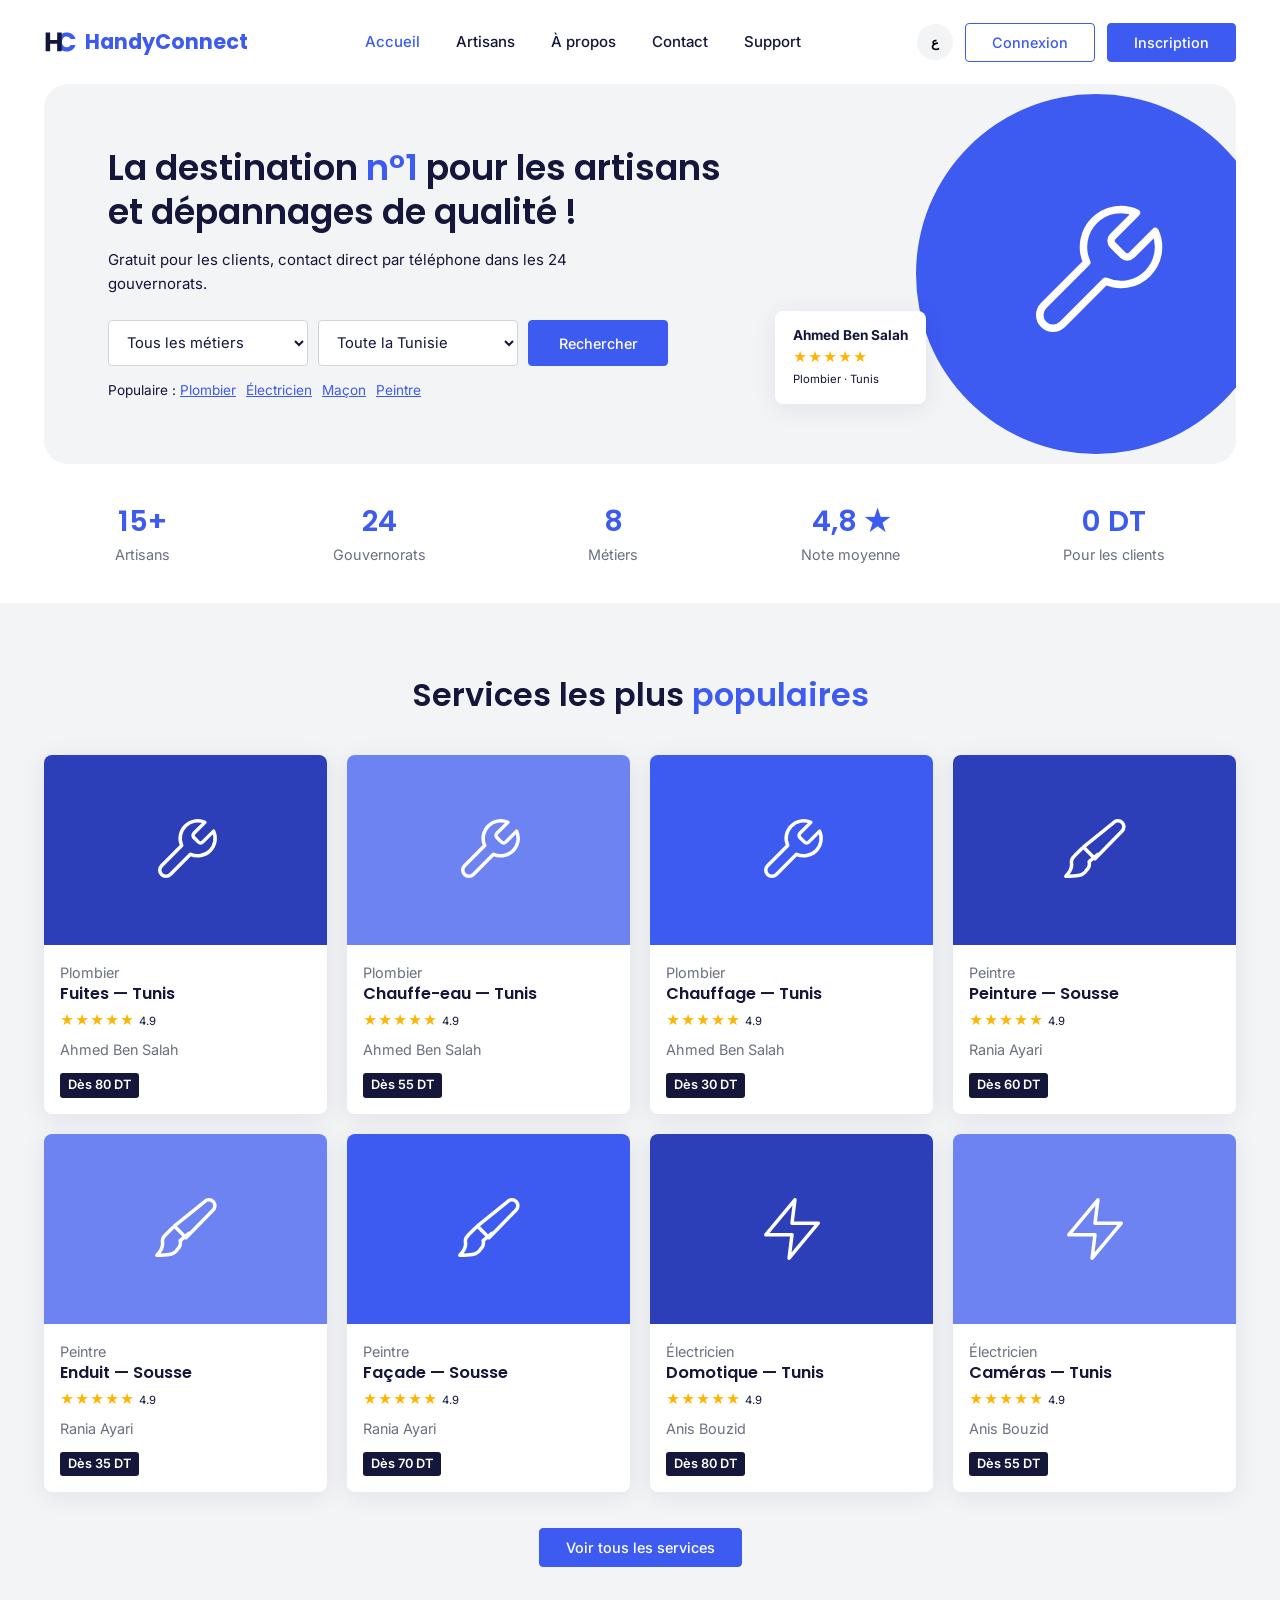
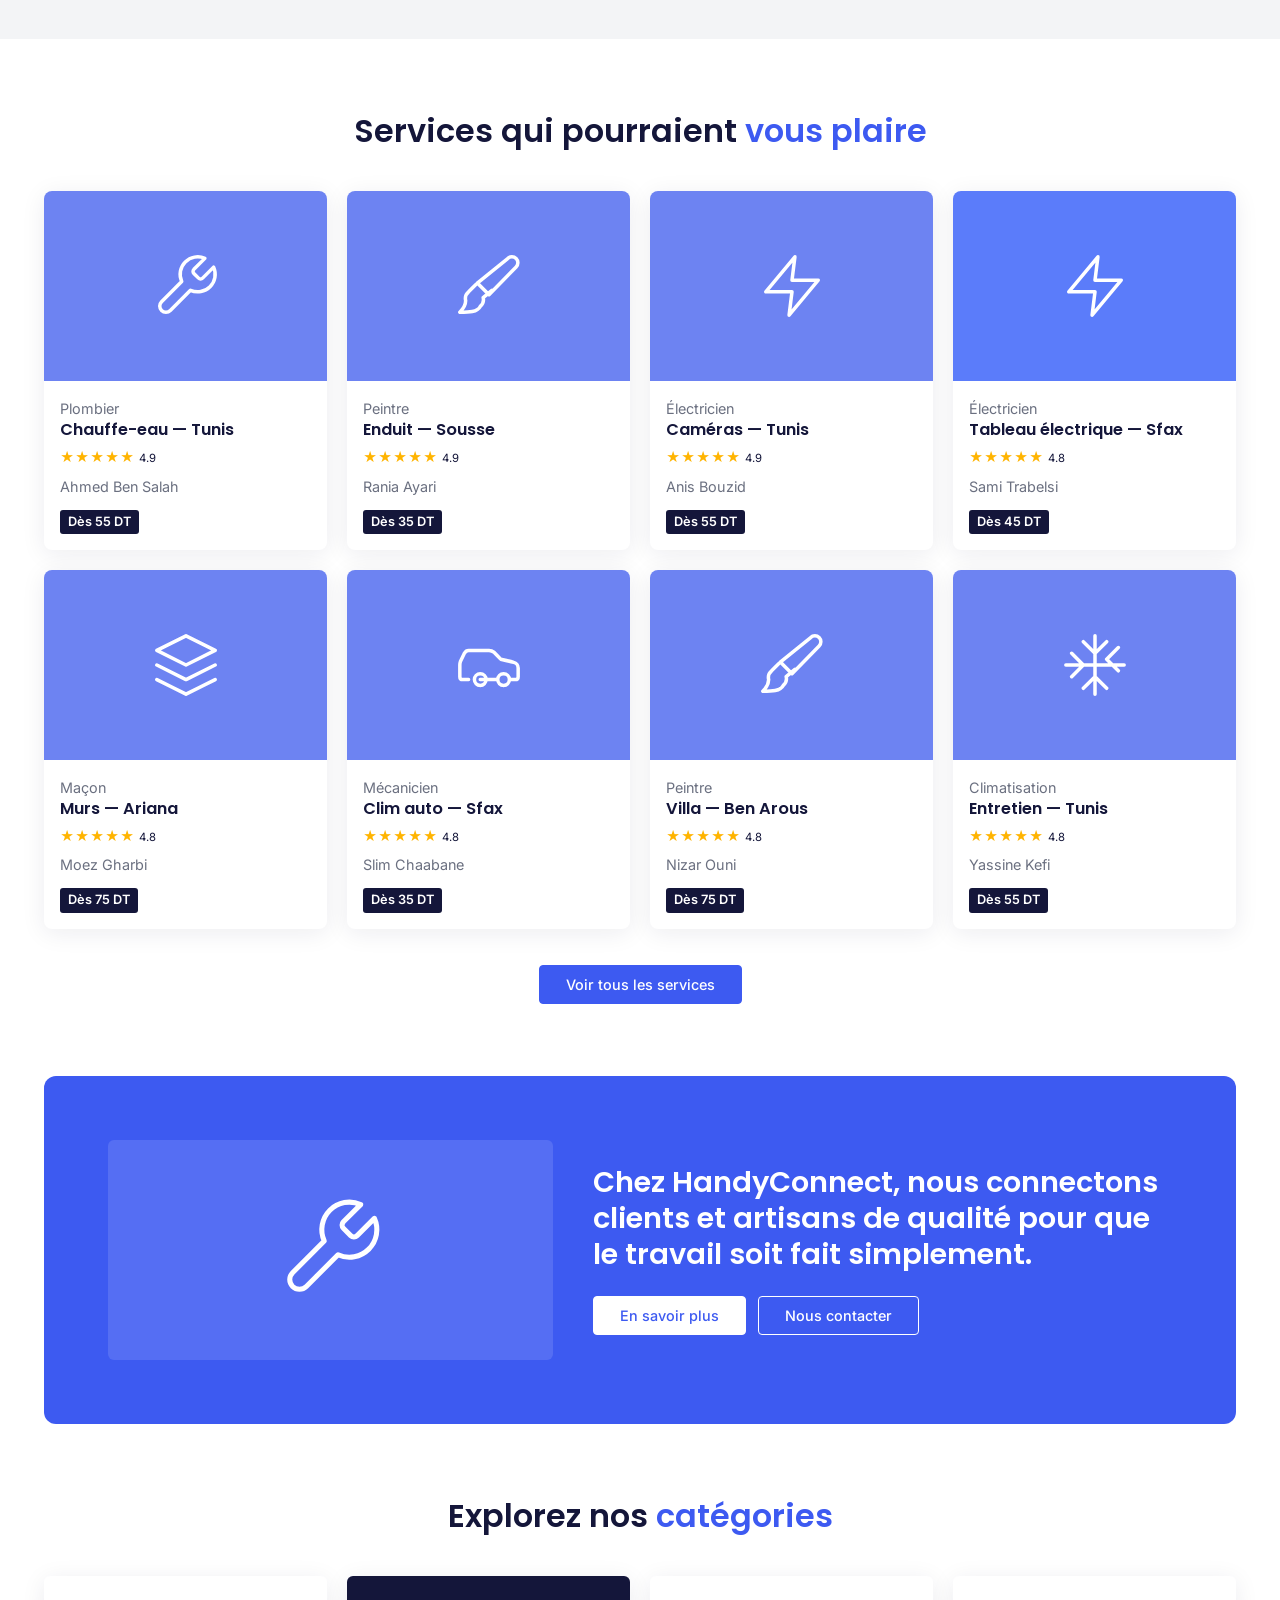
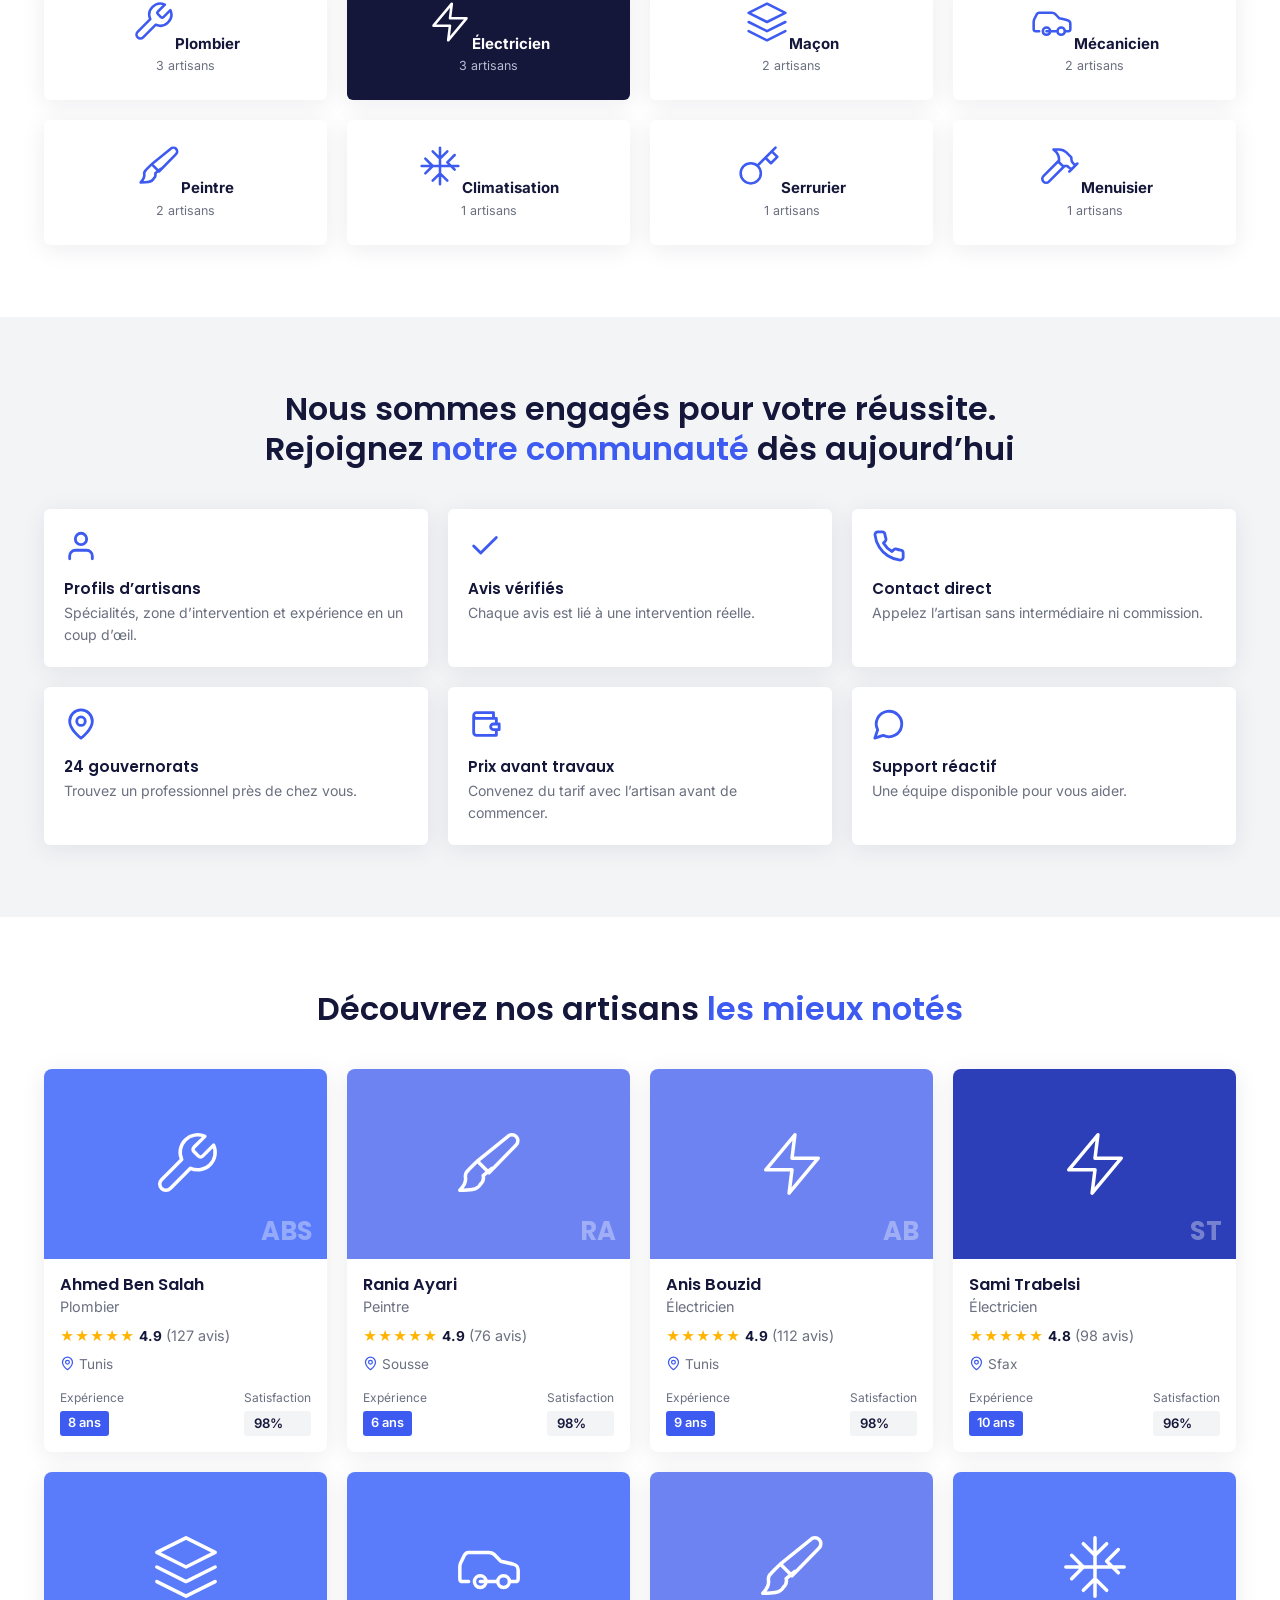
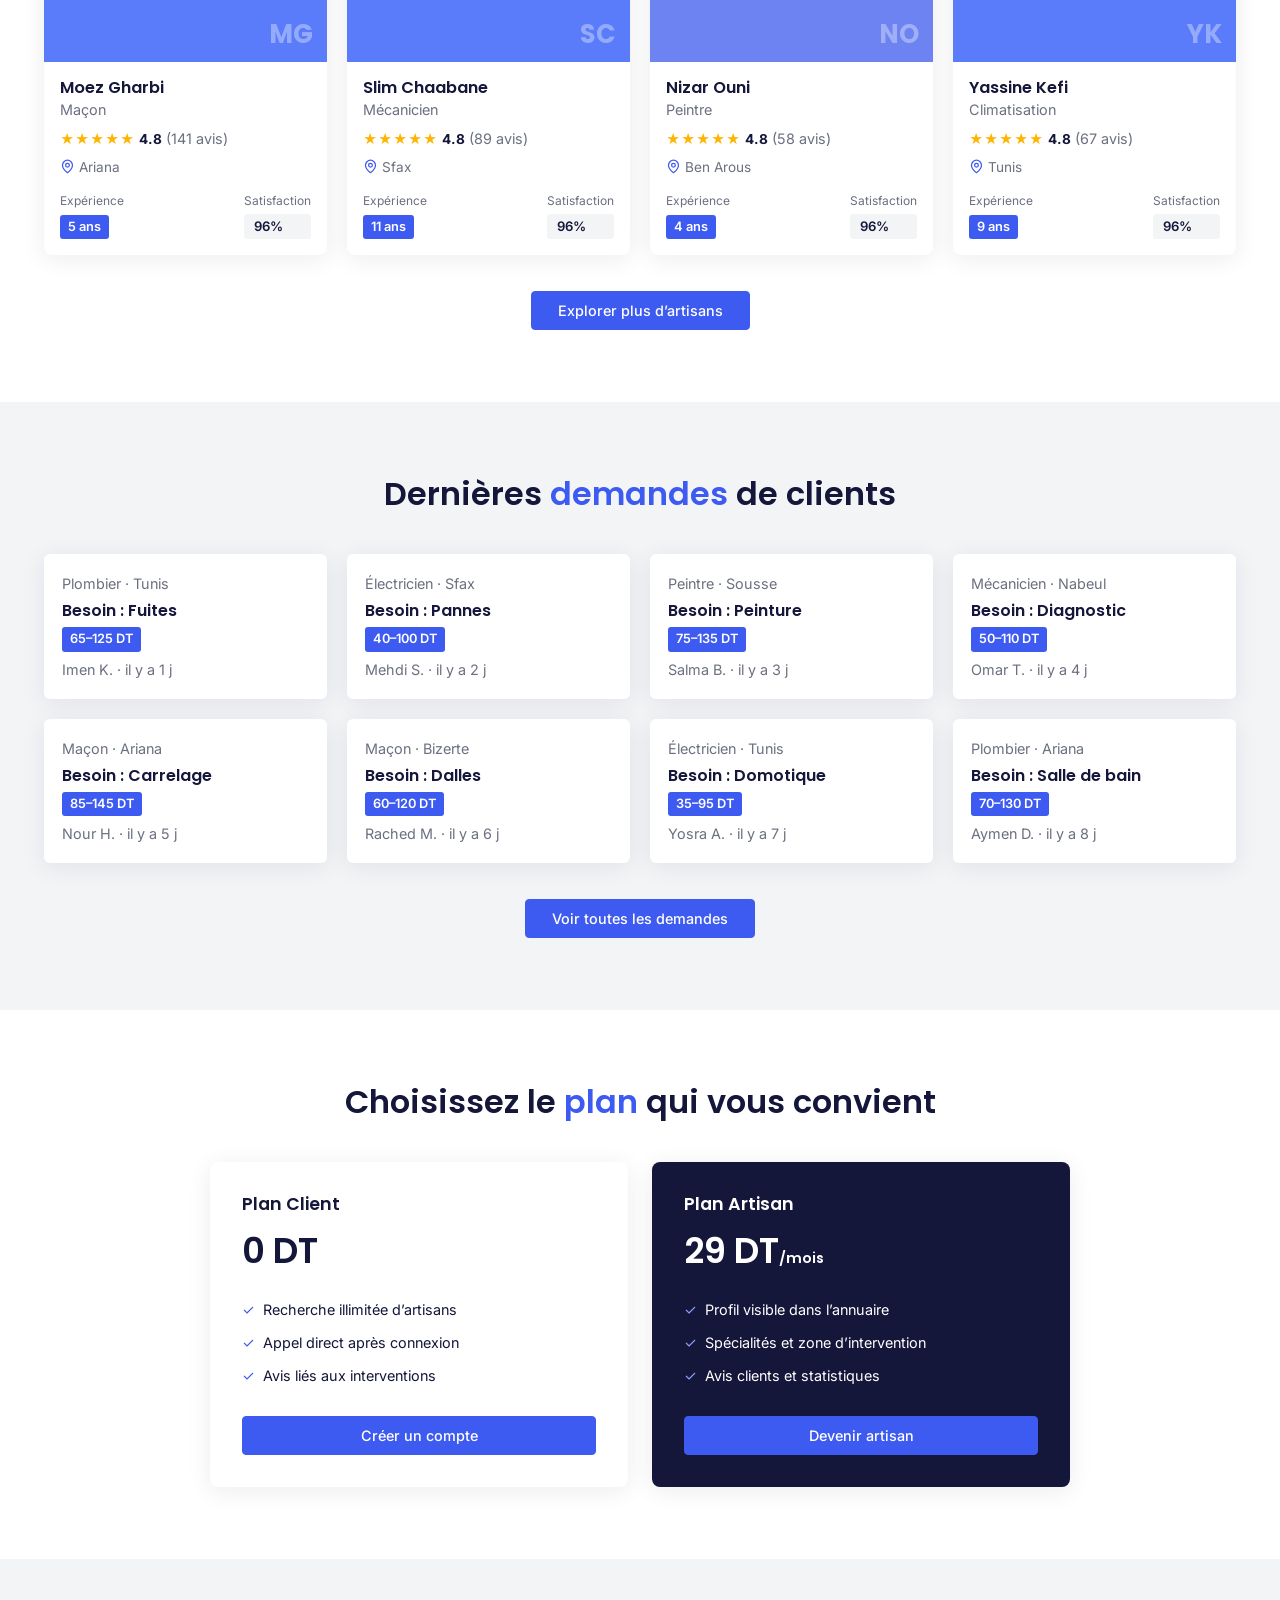
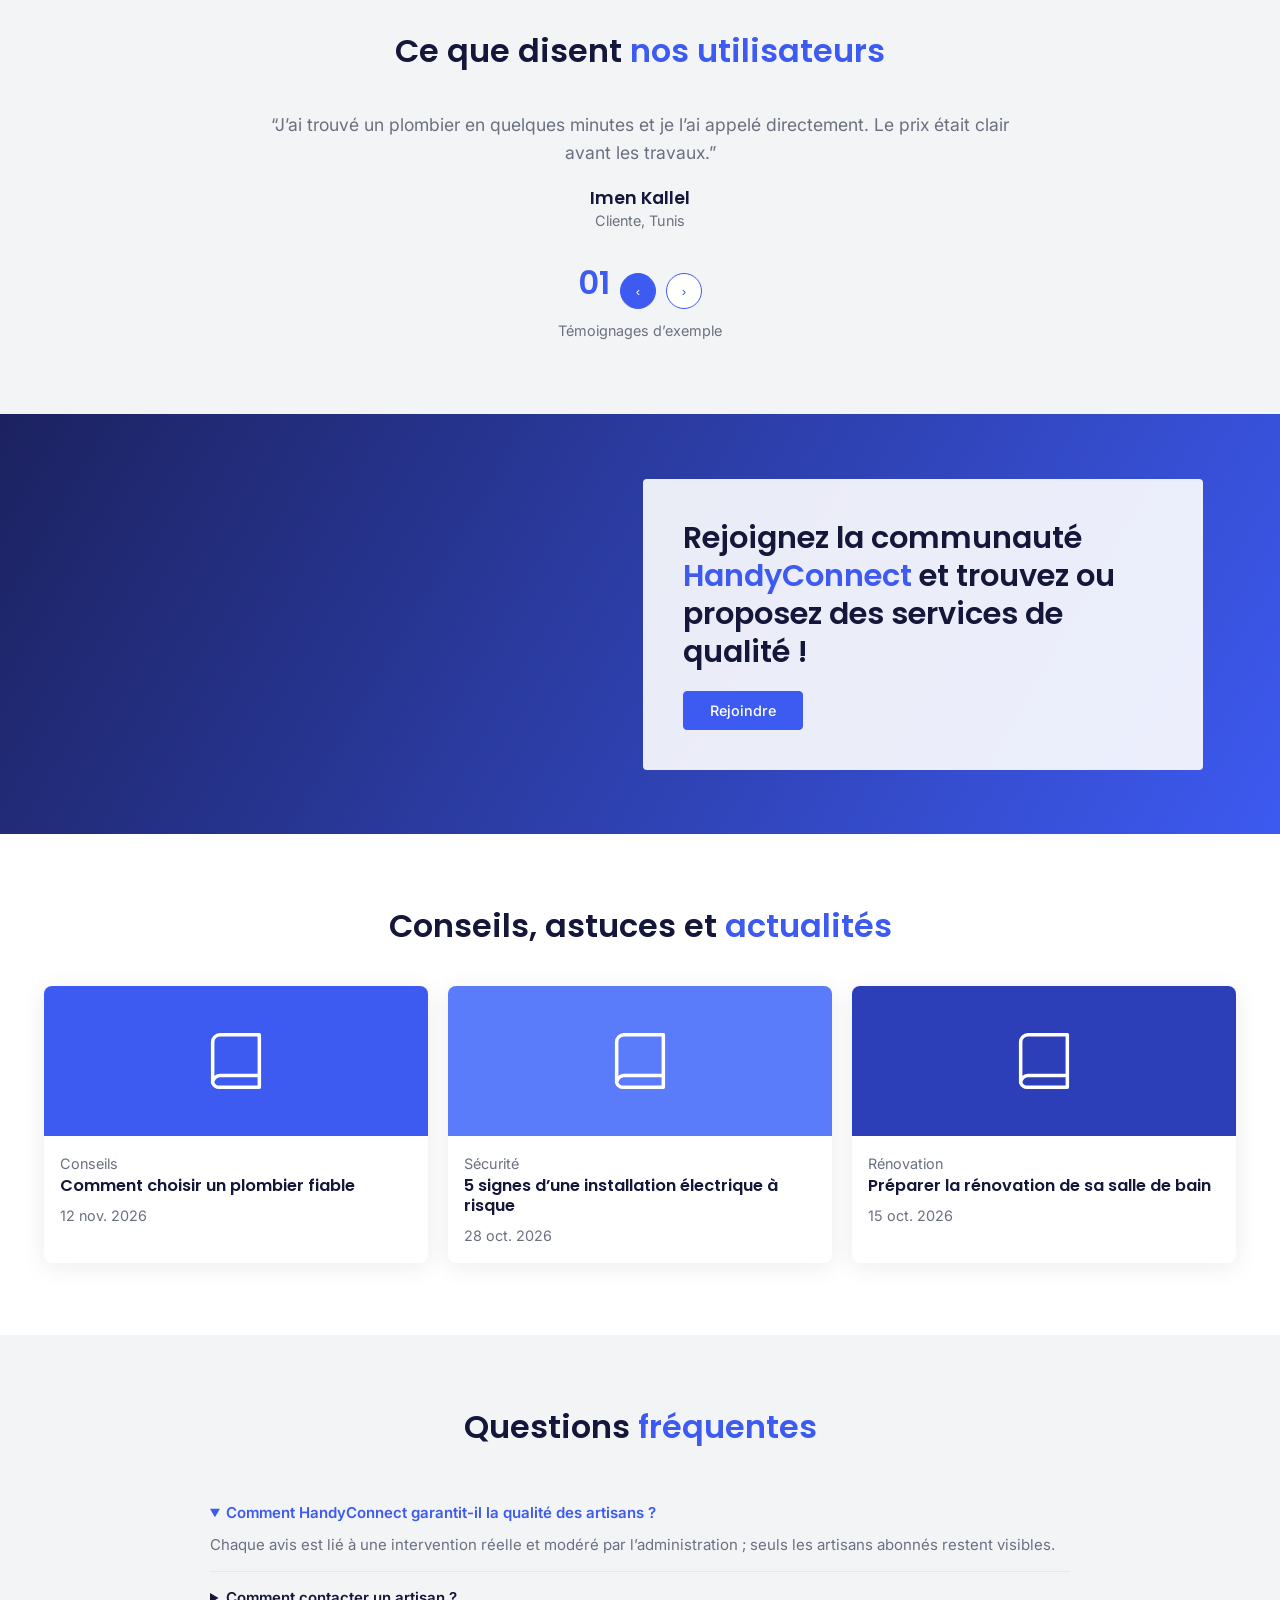
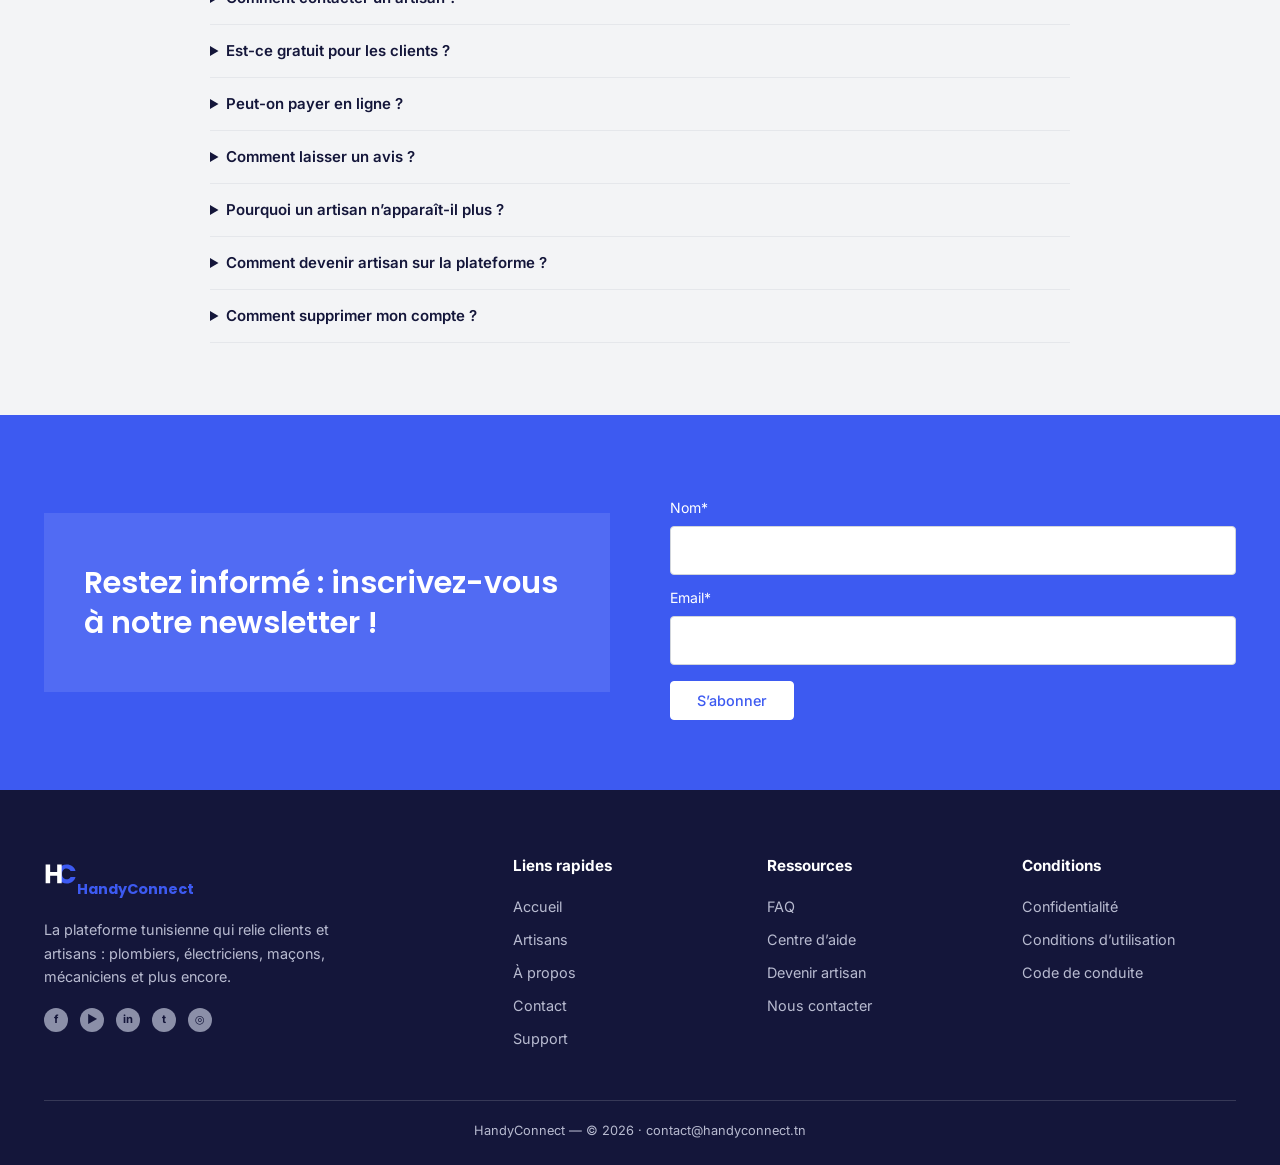
==== index.html @ 137a17ba "v0" ====
<!DOCTYPE html><html lang="fr"><head><meta charset="UTF-8"><meta name="viewport" content="width=device-width,initial-scale=1"><title>Accueil — HandyConnect</title><meta name="theme-color" content="#3D5AF1"><link href="https://fonts.googleapis.com/css2?family=Cairo:wght@400;700&family=Inter:wght@400;500;600&family=Poppins:wght@500;600;700&display=swap" rel="stylesheet"><link rel="icon" href="img/logo.svg"><link rel="stylesheet" href="style.css"></head><body><div id="hd"></div>
<main class="w"><div class="hc"><div><h1 data-ar="الوجهة <span>الأولى</span> للحرفيين والخدمات الجيدة في تونس!">La destination <span>n°1</span> pour les artisans et dépannages de qualité !</h1><p data-ar="مجاني للحرفاء، اتصال هاتفي مباشر.">Gratuit pour les clients, contact direct par téléphone dans les 24 gouvernorats.</p><form class="srch" id="hf"><select class="jm"></select><select class="jv"></select><button class="bf" data-ar="بحث">Rechercher</button></form><p class="pop">Populaire : <a href="artisans.html?m=Plombier">Plombier</a><a href="artisans.html?m=Électricien">Électricien</a><a href="artisans.html?m=Maçon">Maçon</a><a href="artisans.html?m=Peintre">Peintre</a></p></div><div class="hv"><div class="cr"><span data-ic="wrench"></span></div><div class="fc"><b>Ahmed Ben Salah</b><br><span class="sr">★★★★★</span><br><small>Plombier · Tunis</small></div></div></div>
<div class="stt"><div><b>15+</b><span>Artisans</span></div><div><b>24</b><span>Gouvernorats</span></div><div><b>8</b><span>Métiers</span></div><div><b>4,8 ★</b><span>Note moyenne</span></div><div><b>0 DT</b><span>Pour les clients</span></div></div></main>
<section class="sec bg"><div class="w"><h2 class="st" data-ar="الخدمات <span>الأكثر طلبا</span>">Services les plus <span>populaires</span></h2><div class="g4" id="pop"></div><p class="c"><a class="bf" href="artisans.html" data-ar="عرض الكل">Voir tous les services</a></p></div></section>
<section class="sec"><div class="w"><h2 class="st" data-ar="خدمات <span>قد تعجبك</span>">Services qui pourraient <span>vous plaire</span></h2><div class="g4" id="lik"></div><p class="c"><a class="bf" href="artisans.html">Voir tous les services</a></p></div></section>
<section class="w"><div class="bb"><div class="vi"><span data-ic="wrench"></span></div><div><h2 data-ar="في HandyConnect نربطك بأفضل الحرفيين ليسهل إنجاز عملك.">Chez HandyConnect, nous connectons clients et artisans de qualité pour que le travail soit fait simplement.</h2><div class="bt"><a class="bf" href="about.html">En savoir plus</a><a class="bo" href="contact.html">Nous contacter</a></div></div></div></section>
<section class="sec"><div class="w"><h2 class="st" data-ar="استكشف <span>فئات خدماتنا</span>">Explorez nos <span>catégories</span></h2><div class="g4" id="tl"></div></div></section>
<section class="sec bg"><div class="w"><h2 class="st" style="max-width:760px;margin:0 auto 40px" data-ar="نحن ملتزمون بنجاحك. انضم إلى <span>مجتمعنا</span> اليوم">Nous sommes engagés pour votre réussite. Rejoignez <span>notre communauté</span> dès aujourd’hui</h2><div class="g3 ft6" id="f6"></div></div></section>
<section class="sec"><div class="w"><h2 class="st" data-ar="اكتشف <span>نجوم</span> الحرفيين">Découvrez nos artisans <span>les mieux notés</span></h2><div class="g4" id="rs"></div><p class="c"><a class="bf" href="artisans.html">Explorer plus d’artisans</a></p></div></section>
<section class="sec bg"><div class="w"><h2 class="st" data-ar="أحدث <span>الطلبات</span>">Dernières <span>demandes</span> de clients</h2><div class="g4" id="pj"></div><p class="c"><a class="bf" href="signup.html?r=a">Voir toutes les demandes</a></p></div></section>
<section class="sec"><div class="w"><h2 class="st" data-ar="اختر <span>الخطة</span> المناسبة">Choisissez le <span>plan</span> qui vous convient</h2><div class="pl"><div class="plan"><h3>Plan Client</h3><span class="pr">0 DT</span><ul><li>Recherche illimitée d’artisans</li><li>Appel direct après connexion</li><li>Avis liés aux interventions</li></ul><a class="bf" href="signup.html">Créer un compte</a></div><div class="plan k"><h3>Plan Artisan</h3><span class="pr">29 DT<small style="font-size:.9rem">/mois</small></span><ul><li>Profil visible dans l’annuaire</li><li>Spécialités et zone d’intervention</li><li>Avis clients et statistiques</li></ul><a class="bf" href="signup.html?r=a">Devenir artisan</a></div></div></div></section>
<section class="sec bg"><div class="w"><h2 class="st" data-ar="ماذا يقول <span>مستخدمونا</span>">Ce que disent <span>nos utilisateurs</span></h2><div class="tt" id="tt"></div><div class="tn"><b id="tc">01</b><span class="ar2"><button onclick="tn(-1)" aria-label="Précédent">‹</button><button onclick="tn(1)" aria-label="Suivant">›</button></span></div><p class="mu c" style="margin-top:10px">Témoignages d’exemple</p></div></section>
<section class="bn" data-cta></section>
<section class="sec"><div class="w"><h2 class="st" data-ar="نصائح <span>ومقالات</span>">Conseils, astuces et <span>actualités</span></h2><div class="g3" id="bl"></div></div></section>
<section class="sec bg"><div class="w"><h2 class="st" data-ar="الأسئلة <span>الشائعة</span>">Questions <span>fréquentes</span></h2><div class="faq" id="fq" style="max-width:860px;margin:auto"></div></div></section>
<section class="nl" data-nl></section><div id="ft"></div><script src="app.js"></script></body></html>
---- style.css ----
:root{--b:#3D5AF1;--d:#14163A;--g:#F3F4F6;--m:#6B7080;--l:#E5E7EB;--sh:0 4px 24px rgba(20,22,58,.08)}
*{margin:0;padding:0;box-sizing:border-box}html{scroll-behavior:smooth}
body{font:15px/1.6 Inter,system-ui,sans-serif;color:var(--d);background:#fff}
h1,h2,h3,.logo{font-family:Poppins,sans-serif;line-height:1.25;font-weight:600}
[dir=rtl] body,[dir=rtl] h1,[dir=rtl] h2,[dir=rtl] h3,[dir=rtl] .logo{font-family:Cairo,sans-serif}
a{color:inherit;text-decoration:none}.i{width:1.1em;height:1.1em;vertical-align:-.17em;flex-shrink:0}
.w{max-width:1240px;margin:auto;padding:0 24px}h1 span,h2 span{color:var(--b)}.c{text-align:center;margin-top:36px}
.nv{background:#fff;position:sticky;top:0;z-index:20}.ni{height:84px;display:flex;align-items:center;justify-content:space-between;gap:24px}
.logo{display:flex;align-items:center;gap:8px;font-size:1.3rem;font-weight:700;color:var(--b)}
.lm{width:34px;height:34px;border-radius:50%;background:var(--g);display:grid;place-items:center;font-size:1rem}
.nv nav{display:flex;gap:36px;font-weight:500}.nv nav a.on,.nv nav a:hover{color:var(--b)}
.nr{display:flex;gap:12px;align-items:center}
.bf,.bo{display:inline-flex;align-items:center;justify-content:center;gap:8px;padding:10px 26px;border-radius:4px;font:500 .9rem Inter,sans-serif;cursor:pointer;border:1px solid var(--b)}
.bf{background:var(--b);color:#fff}.bo{background:#fff;color:var(--b)}.bf:hover{filter:brightness(.92)}
.lgb{width:36px;height:36px;border:0;background:var(--g);border-radius:50%;cursor:pointer;font-weight:700}
.hc{background:var(--g);border-radius:24px;display:grid;grid-template-columns:1.2fr 1fr;align-items:center;min-height:300px;overflow:hidden;padding:40px 0 40px 64px}
.hc h1{font-size:2.2rem;margin-bottom:14px}.hc p{max-width:480px}
.hv{position:relative;height:300px}.cr{position:absolute;right:-40px;top:-30px;width:360px;height:360px;border-radius:50%;background:var(--b);display:grid;place-items:center;color:#fff}
.cr .i{width:150px;height:150px;stroke-width:1.2}
.fc{position:absolute;left:10%;bottom:20px;background:#fff;border-radius:8px;padding:14px 18px;box-shadow:var(--sh);font-size:.85rem;z-index:2}
.sr{color:#FFB400;letter-spacing:1px}.sr i{color:#D1D5DB;font-style:normal}
input,select,textarea{font:inherit;font-size:.92rem;padding:12px 14px;border:1px solid #D1D5DB;border-radius:4px;background:#fff;color:var(--d);width:100%}
.srch{display:flex;gap:10px;margin-top:24px;flex-wrap:wrap;max-width:560px}.srch>*{flex:1;min-width:140px}.srch .bf{flex:0 0 auto}
.sec{padding:72px 0}.bg{background:var(--g)}.st{text-align:center;font-size:2rem;margin-bottom:40px}
.g4{display:grid;grid-template-columns:repeat(4,1fr);gap:20px}.g3{display:grid;grid-template-columns:repeat(3,1fr);gap:20px}
.cc{background:#fff;box-shadow:var(--sh);border-radius:6px;padding:28px 22px;text-align:center;cursor:pointer}
.cc .i{width:56px;height:56px;color:var(--b);stroke-width:1.3;margin-bottom:14px}.cc h3{font-size:1rem;margin-bottom:8px}.cc p{color:var(--m);font-size:.9rem}
.card{background:#fff;box-shadow:var(--sh);border-radius:8px;overflow:hidden;cursor:pointer;transition:.2s}.card:hover{transform:translateY(-4px)}
.av{height:190px;display:grid;place-items:center;position:relative;color:#fff}.av .i{width:70px;height:70px;stroke-width:1.2}
.av span{position:absolute;bottom:8px;right:14px;font:700 1.6rem Poppins;opacity:.35}
.c0{background:#3D5AF1}.c1{background:#5B7CFA}.c2{background:#2D3FB8}.c3{background:#6D83F2}
.cb{padding:16px}.cb h3{font-size:1.02rem}.mu{color:var(--m);font-size:.9rem}.rt{font-size:.85rem;margin:6px 0}.lc{font-size:.85rem;color:var(--m)}.lc .i{color:var(--b)}
.rr{display:flex;justify-content:space-between;align-items:flex-end;margin-top:12px;font-size:.75rem;color:var(--m)}.rr div{display:flex;flex-direction:column;gap:4px}
.tag{background:var(--b);color:#fff;padding:2px 8px;border-radius:3px;font-size:.8rem;font-weight:600;width:fit-content}.sat{background:var(--g);padding:2px 10px;border-radius:3px;color:var(--d);font-weight:600;font-size:.82rem}
.nm{width:34px;height:34px;background:var(--b);color:#fff;display:grid;place-items:center;font-weight:600;font-size:.85rem;border-radius:3px;flex-shrink:0}
.nc{display:flex;gap:16px;background:#fff;box-shadow:var(--sh);padding:20px;border-radius:6px;align-items:flex-start}.nc p{color:var(--m);font-size:.88rem}.nc h3{font-size:.95rem;margin-bottom:4px}
.bn{background:linear-gradient(120deg,#1c2260,#3D5AF1);min-height:420px;display:flex;align-items:center;justify-content:flex-end;padding:40px 6%}
.bn>div{background:rgba(255,255,255,.9);max-width:560px;padding:40px;border-radius:4px}.bn h2{font-size:1.9rem;margin-bottom:20px}
.nl{background:var(--b);color:#fff;padding:70px 0}.nli{display:grid;grid-template-columns:1fr 1fr;gap:60px;align-items:center}
.pn{background:rgba(255,255,255,.1);padding:50px 40px;font:600 1.9rem/1.3 Poppins,sans-serif}
.nl label,.fm label{display:block;margin:12px 0 6px;font-size:.88rem}.nl .bf{background:#fff;color:var(--b);margin-top:16px;border-color:#fff}
footer{background:var(--d);color:#B8BBD0;padding:64px 0 24px}.fg{display:grid;grid-template-columns:2fr 1fr 1fr 1fr;gap:40px}
.fg h4{color:#fff;margin-bottom:16px;font-size:.95rem}.fg a{display:block;margin-bottom:10px;font-size:.9rem}.fg a:hover{color:#fff}.fg p{margin:20px 0;max-width:340px;font-size:.9rem}
.fb{border-top:1px solid rgba(255,255,255,.15);margin-top:40px;padding-top:20px;text-align:center;font-size:.8rem}
.sc{display:flex;gap:12px}.sc span{width:24px;height:24px;border-radius:50%;background:#8b8fa8;color:var(--d);display:grid;place-items:center;font-size:.7rem;font-weight:700}
footer .lm{background:#fff;width:50px;height:50px}
.lay{display:grid;grid-template-columns:240px 1fr;gap:36px;padding:48px 0 72px}
.gp{padding-bottom:20px;margin-bottom:20px;border-bottom:1px solid var(--l)}.gp h4{font-size:.9rem;margin-bottom:12px}
.gp label{display:flex;gap:10px;align-items:center;font-size:.88rem;margin-bottom:10px;cursor:pointer}.gp label span{margin-inline-start:auto;color:#9CA3AF}.gp input{width:auto;accent-color:var(--b)}
.tb{display:flex;gap:10px;margin-bottom:24px}.tb input{flex:2}.tb select{flex:1}.empty{grid-column:1/-1;padding:40px;text-align:center;color:var(--m)}
.cv{height:230px;border-radius:24px;background:linear-gradient(120deg,#e8ebf5,#c9d2fb)}
.pt{display:grid;grid-template-columns:260px 1fr;gap:40px;margin-top:-120px;padding:0 40px}
.pa{background:var(--b);height:340px;border-radius:12px;display:grid;place-items:center;color:#fff}.pa .i{width:120px;height:120px;stroke-width:1.1}
.pb{display:flex;gap:10px;margin-top:16px}.pb a{flex:1;padding:10px 8px}.pi{padding-top:130px}.pi h2{font-size:1.5rem}
.pi dl{display:grid;grid-template-columns:1fr 1fr;gap:10px 30px;font-size:.88rem;margin:16px 0}.pi dt{font-weight:700;display:inline}.pi dd{display:inline;color:var(--m)}.pi>p{color:var(--m)}
.row{display:flex;gap:20px;overflow-x:auto;scroll-behavior:smooth;padding:8px 4px 16px}.row>.card{flex:0 0 260px}
.ar2{display:flex;gap:10px;align-items:center;margin-top:16px}.ar2 button{width:36px;height:36px;border-radius:50%;border:1px solid var(--b);background:#fff;color:var(--b);cursor:pointer;display:grid;place-items:center}.ar2 button:first-of-type{background:var(--b);color:#fff}
.vs{display:grid;grid-template-columns:1fr 1.6fr;gap:0;align-items:center}.vi{height:340px;background:var(--b);color:#fff;display:grid;place-items:center;border-radius:6px}.vi .i{width:110px;height:110px;stroke-width:1.1}
.vp{background:var(--g);padding:40px;display:flex;flex-direction:column;gap:16px}.vp h2{font-size:1.7rem}
.ms{background:linear-gradient(120deg,#1c2260,#3D5AF1);border-radius:6px;padding:150px 40px 0;margin-bottom:-90px;position:relative}.ms .g3{transform:translateY(90px)}.ms .nc{flex-direction:column;min-height:170px}
.vc{width:64px;height:64px;border-radius:50%;background:var(--g);display:grid;place-items:center;margin:0 auto 12px;color:var(--b)}.vc .i{width:28px;height:28px}
.mil{position:relative;display:grid;grid-template-columns:1fr 1fr;gap:20px 56px}.mil:before{content:'';position:absolute;left:50%;top:0;bottom:0;width:1px;background:var(--b)}.mil .nc:nth-child(even){margin-top:40px}.mil .nc{align-items:center}
.fm{background:#fff;box-shadow:var(--sh);padding:40px;border-radius:6px}.fm h2{font-size:1.8rem;margin-bottom:8px}.fm em{color:#e11;font-style:normal}.fm .bf{margin-top:20px}.fm textarea{min-height:110px}
.cg{display:grid;grid-template-columns:1.2fr 1fr;gap:60px;padding:48px 0;align-items:start}
.dk{background:var(--d);color:#fff;padding:44px;border-radius:6px}.dk h2{font-size:1.9rem;margin-bottom:24px}.dk div{display:flex;gap:14px;margin-bottom:20px}.dk small{display:block;opacity:.8}.dk b{font-size:1.05rem}
.ofc{display:grid;grid-template-columns:1fr 1fr;gap:20px;background:#fff;padding:0}.mp{min-height:420px;background:#e9edf0 repeating-linear-gradient(45deg,transparent 0 40px,#fff 40px 43px),repeating-linear-gradient(-30deg,transparent 0 60px,#dfe4e8 60px 64px);position:relative;border-radius:4px}
.mp .i{position:absolute;width:30px;height:30px;color:var(--b);fill:#fff}.ol{display:flex;flex-direction:column;gap:16px;justify-content:center;padding:20px}
.of{display:flex;gap:16px;align-items:center;border:1px solid #9CA3AF;border-radius:4px;padding:16px 24px;cursor:pointer}.of.on{box-shadow:var(--sh);border-color:#fff}.of .th{width:80px;height:60px;border-radius:4px;background:var(--b);display:grid;place-items:center;color:#fff}
.faq details{border-bottom:1px solid var(--l);padding:14px 0}.faq summary{font-weight:600;cursor:pointer}.faq p{color:var(--m);margin-top:8px}
.sp{display:grid;grid-template-columns:1fr 1fr;gap:40px;align-items:stretch}.sp .vi{height:100%;min-height:420px}
.au{max-width:900px;margin:40px auto;display:grid;grid-template-columns:1fr 1.2fr;box-shadow:var(--sh);border-radius:12px;overflow:hidden}
.al{background:var(--b);color:#fff;padding:40px;display:flex;flex-direction:column;gap:14px}.al h2{font-size:1.8rem}.al ul{list-style:none;margin-top:auto;display:flex;flex-direction:column;gap:8px}
.ar{padding:40px}.ar h1{font-size:1.7rem}.ar label{display:block;margin:14px 0 4px;font-weight:500;font-size:.88rem}.ar .bf{width:100%;margin-top:18px}.ar p.alt{text-align:center;margin-top:14px}.ar a{color:var(--b);font-weight:600}
.tabs{display:flex;gap:8px;margin-top:12px}.tabs label{flex:1;margin:0;text-align:center;border:1px solid var(--b);border-radius:4px;padding:9px;cursor:pointer}.tabs input{display:none;width:auto}.tabs label:has(input:checked){background:var(--b);color:#fff}
.pw{position:relative}.pe{position:absolute;right:10px;top:50%;transform:translateY(-50%);border:0;background:none;cursor:pointer;color:var(--m)}
[dir=rtl] .pe{right:auto;left:10px}
@media(max-width:900px){.nv nav{display:none}.hc{grid-template-columns:1fr;padding:32px 24px}.hv{display:none}.g4,.g3{grid-template-columns:1fr 1fr}.lay,.vs,.cg,.ofc,.sp,.au,.nli,.pt,.fg{grid-template-columns:1fr}.pt{margin-top:-60px;padding:0 16px}.pi{padding-top:0}.mil{grid-template-columns:1fr}.mil:before{display:none}.ms .g3{transform:none}.ms{padding:40px 16px;margin:0}.nr .bo{display:none}}
@media(max-width:560px){.g4,.g3{grid-template-columns:1fr}}
.av img,.pa img{position:absolute;inset:0;width:100%;height:100%;object-fit:cover}.pa{position:relative;overflow:hidden}
.stt{display:flex;justify-content:space-around;flex-wrap:wrap;gap:20px;padding:36px 0;text-align:center}.stt b{display:block;font:600 1.8rem Poppins,sans-serif;color:var(--b)}.stt span{color:var(--m);font-size:.9rem}
.pop{margin-top:14px;font-size:.85rem}.pop a{color:var(--b);margin-inline-end:10px;text-decoration:underline}
.bb{background:var(--b);color:#fff;border-radius:12px;padding:64px;display:grid;grid-template-columns:1fr 1.3fr;gap:40px;align-items:center}.bb h2{font-size:1.8rem}.bb .bo{border-color:#fff;background:none;color:#fff}.bb .bf{background:#fff;color:var(--b);border-color:#fff}.bb .bt{display:flex;gap:12px;margin-top:24px;flex-wrap:wrap}.bb .vi{background:rgba(255,255,255,.12);height:220px}
.tile{background:#fff;box-shadow:var(--sh);border-radius:6px;padding:24px 16px;text-align:center;cursor:pointer}.tile.on{background:var(--d);color:#fff}.tile .i{width:44px;height:44px;margin-bottom:8px;color:var(--b);stroke-width:1.4}.tile.on .i{color:#fff}.tile small{display:block;color:var(--m)}.tile.on small{color:#B8BBD0}
.ft6 .nc{flex-direction:column}.ft6 .i{width:34px;height:34px;color:var(--b)}
.pl{display:grid;grid-template-columns:1fr 1fr;gap:24px;max-width:860px;margin:auto}.plan{padding:32px;border-radius:8px;box-shadow:var(--sh);background:#fff}.plan.k{background:var(--d);color:#fff}.plan .pr{font:600 2.2rem Poppins,sans-serif;display:block;margin:8px 0}.plan ul{list-style:none;margin:16px 0 24px}.plan li{padding:5px 0;display:flex;gap:8px;font-size:.9rem}.plan li:before{content:'✓';color:var(--b)}.plan.k li:before{color:#8fa2ff}.plan .bf{width:100%}
.tt{max-width:760px;margin:auto;text-align:center}.tt p{font-size:1.1rem;color:var(--m);margin-bottom:20px}.tn{display:flex;gap:10px;align-items:center;justify-content:center;margin-top:24px}.tn b{font:600 2rem Poppins,sans-serif;color:var(--b)}
.pc{background:#fff;box-shadow:var(--sh);border-radius:6px;padding:18px;display:flex;flex-direction:column;gap:6px;font-size:.9rem}.bl .av{height:150px}
.faq details[open] summary{color:var(--b)}
@media(max-width:900px){.bb,.pl{grid-template-columns:1fr;padding:32px 20px}.bb{padding:32px 20px}}
.lg{height:40px;width:auto}
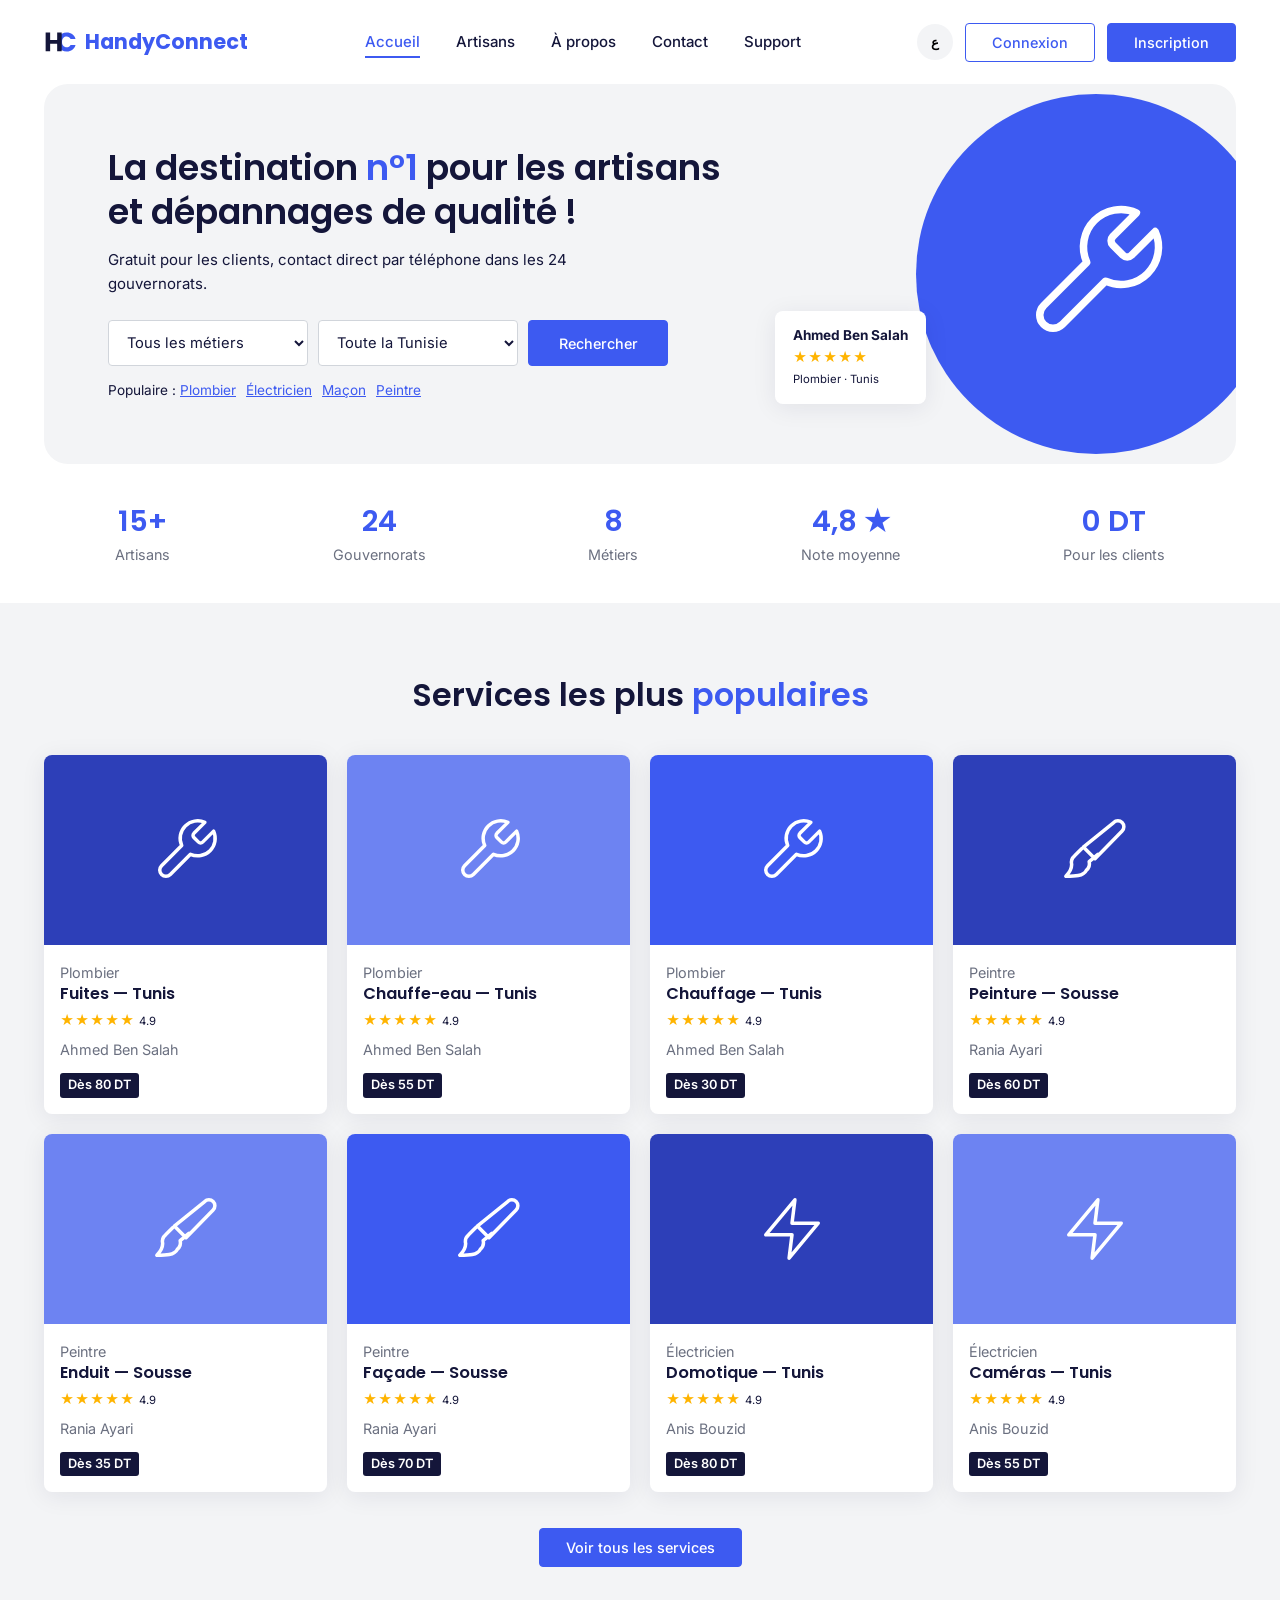
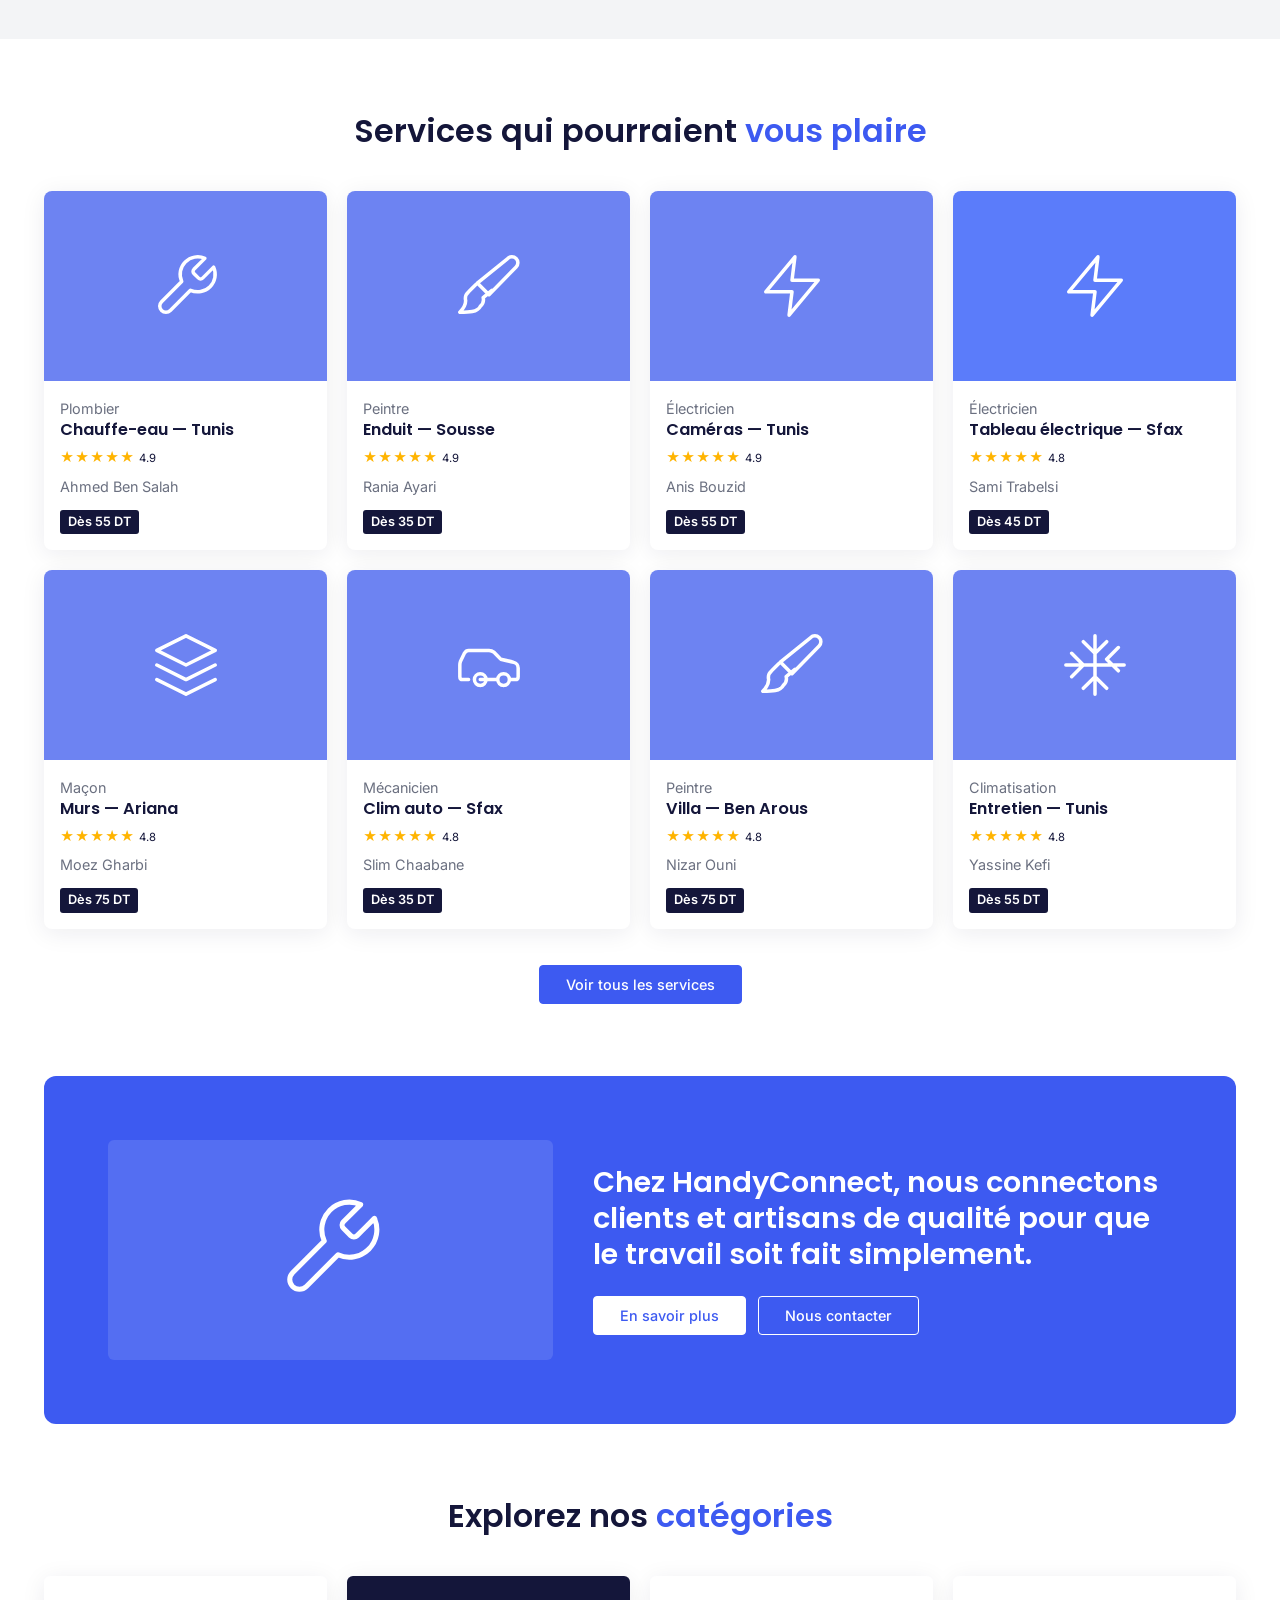
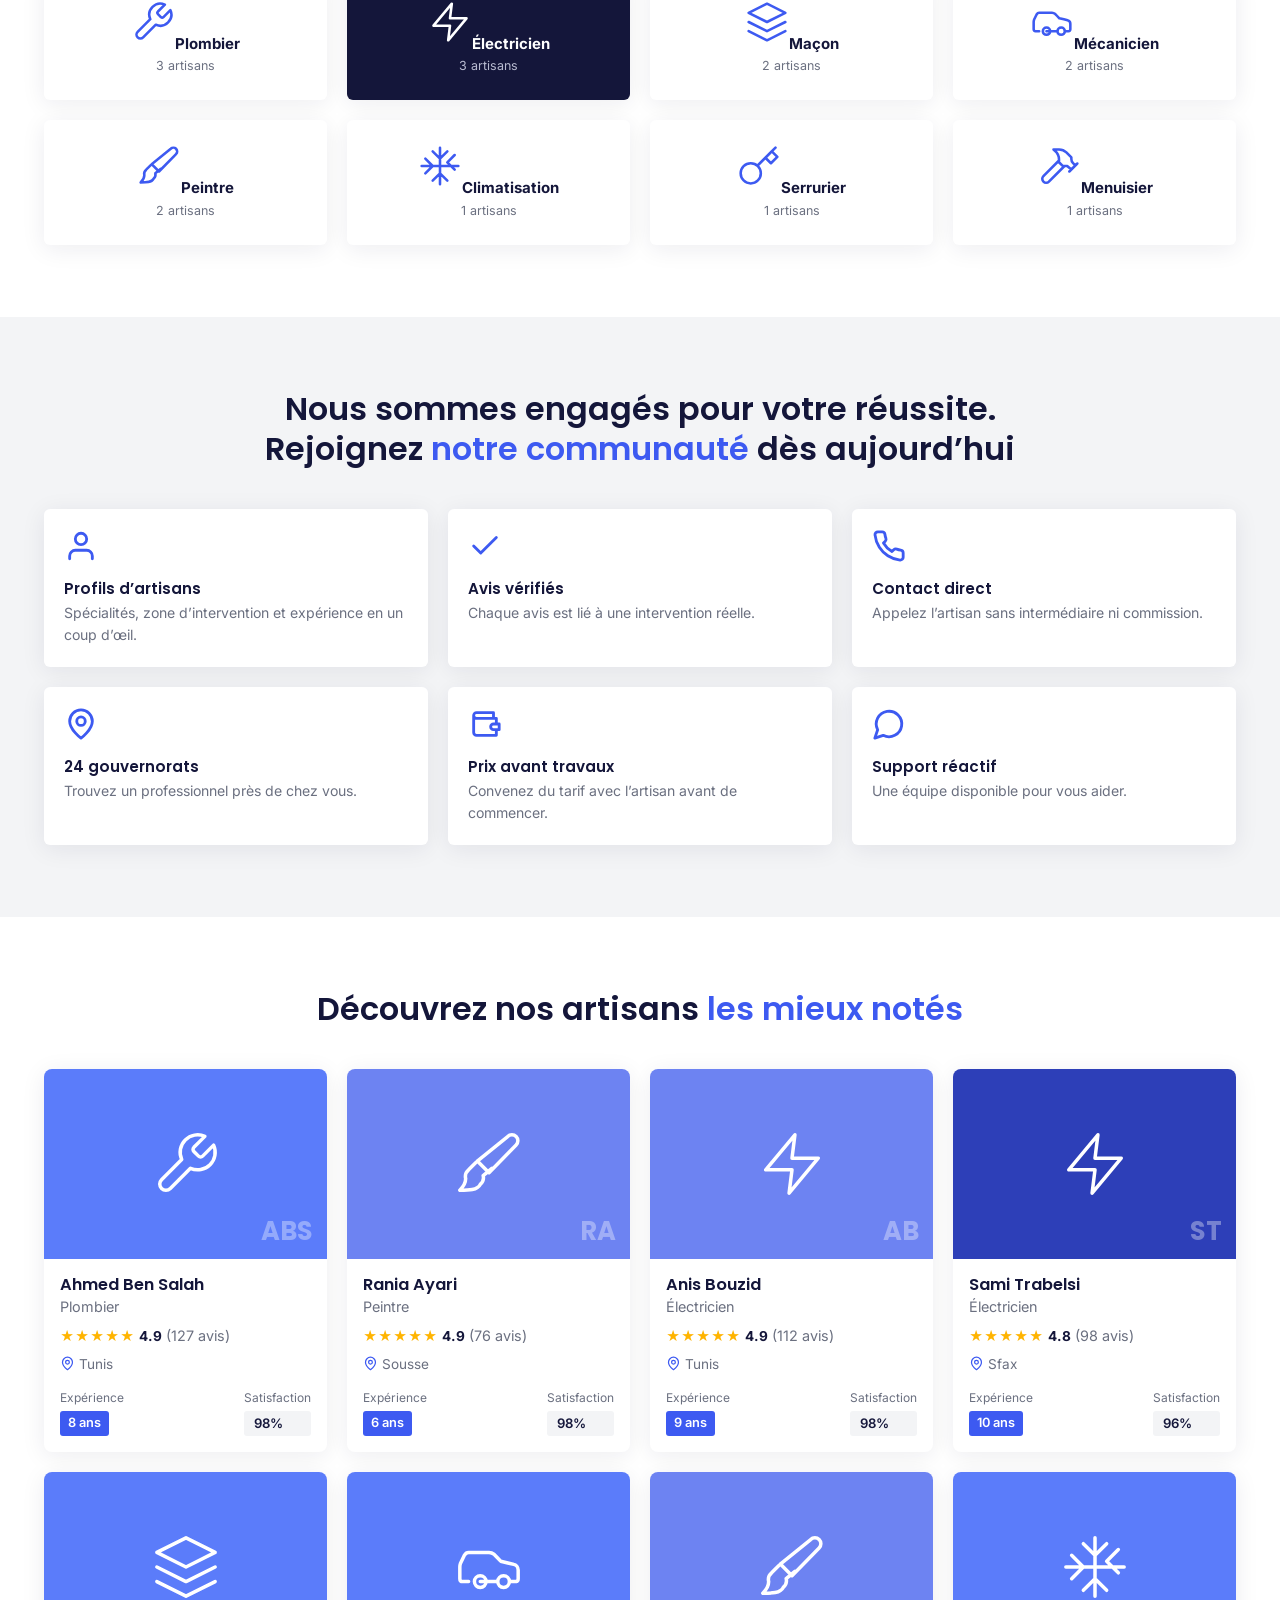
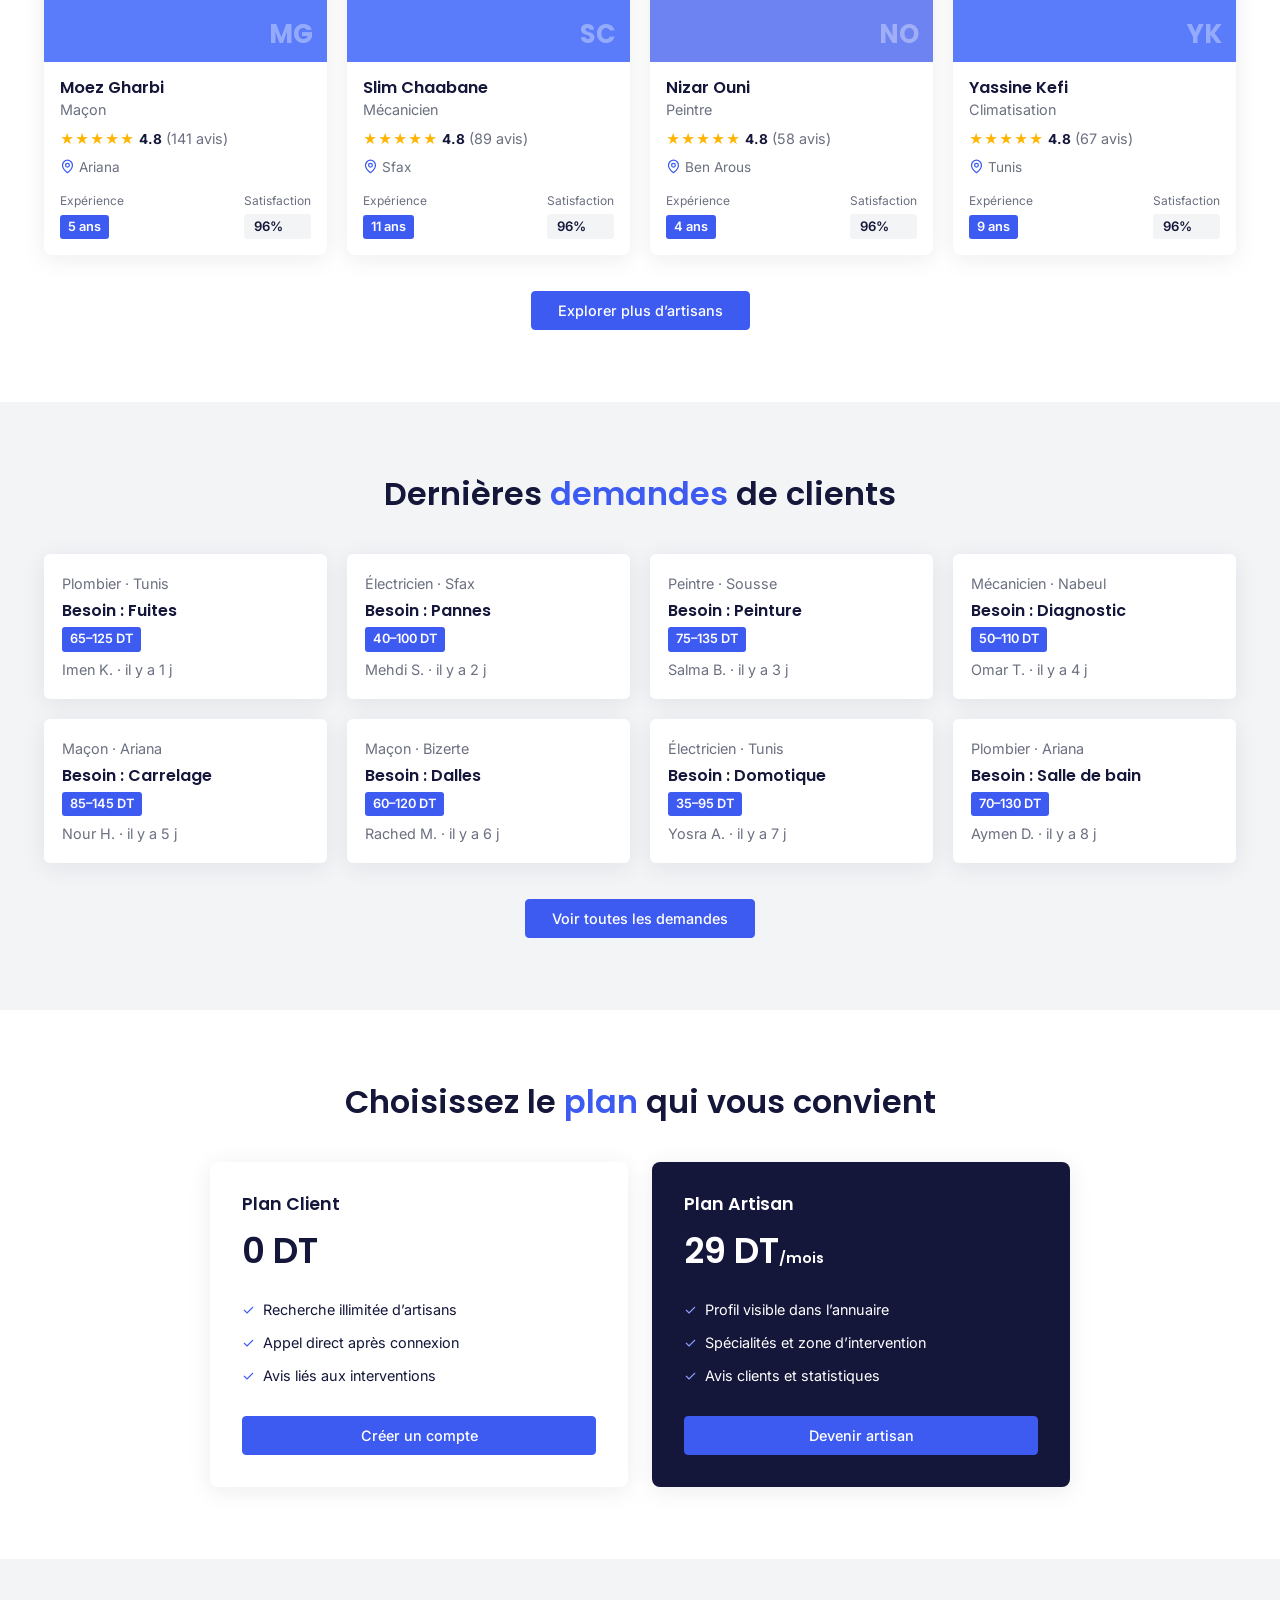
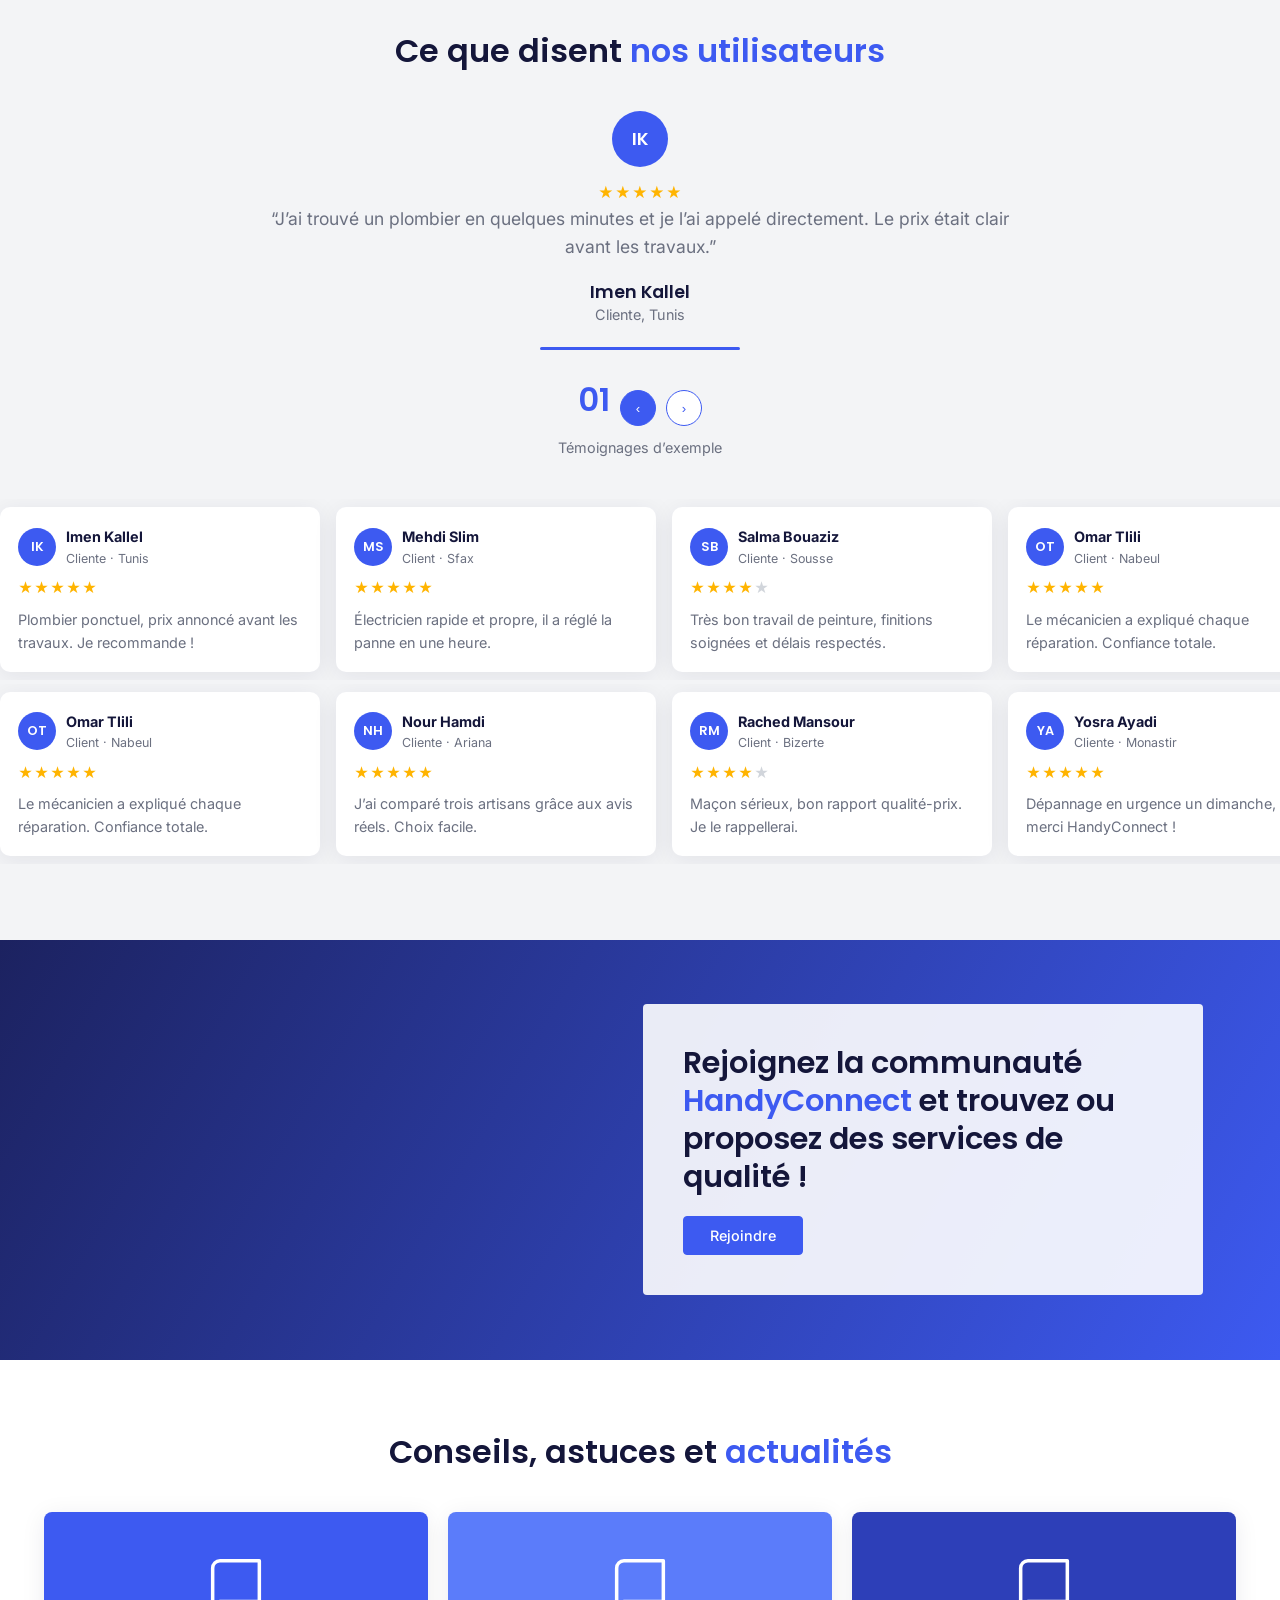
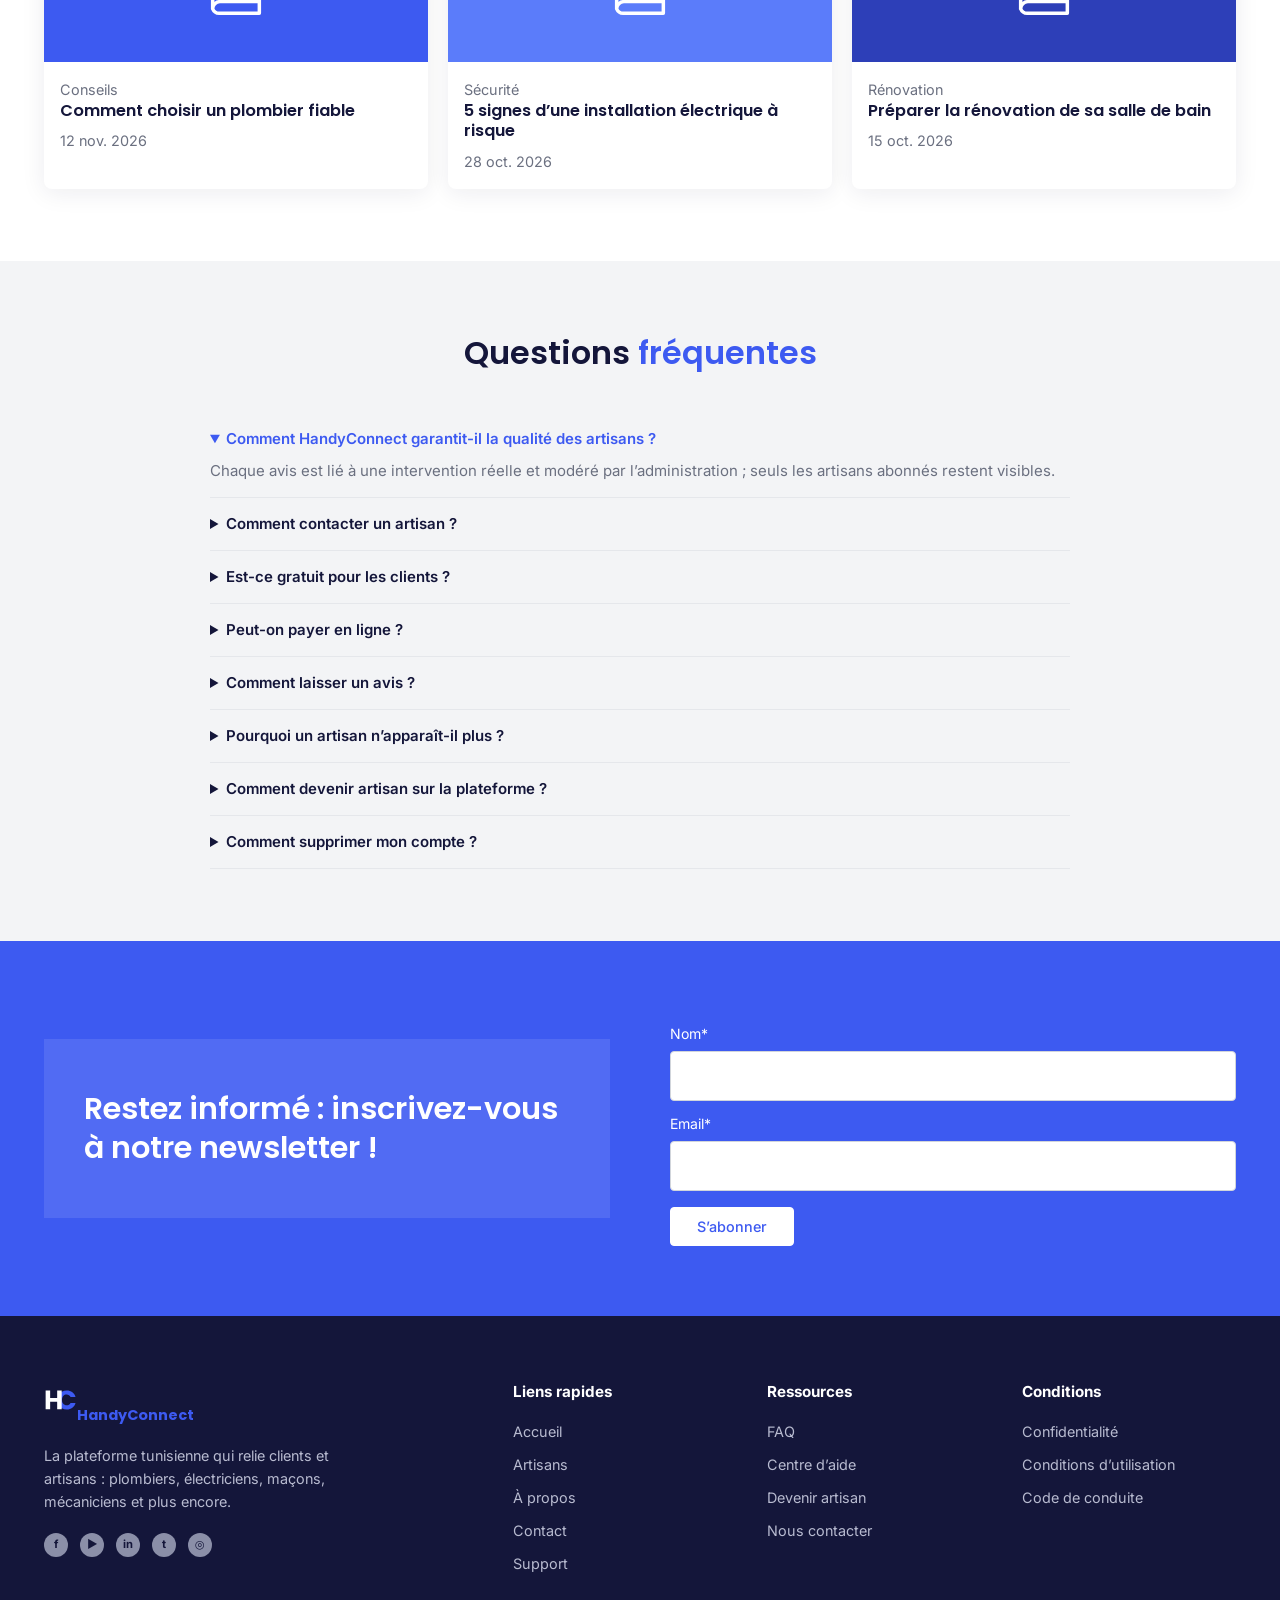
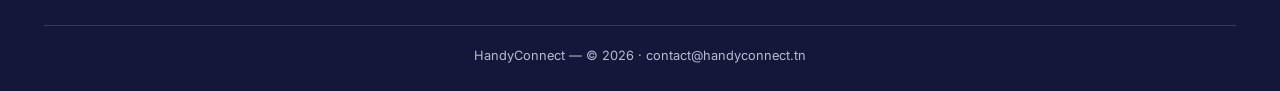
==== commit 6be7aab5: "v1" ====
--- a/index.html
+++ b/index.html
@@ -9,7 +9,7 @@
 <section class="sec"><div class="w"><h2 class="st" data-ar="اكتشف <span>نجوم</span> الحرفيين">Découvrez nos artisans <span>les mieux notés</span></h2><div class="g4" id="rs"></div><p class="c"><a class="bf" href="artisans.html">Explorer plus d’artisans</a></p></div></section>
 <section class="sec bg"><div class="w"><h2 class="st" data-ar="أحدث <span>الطلبات</span>">Dernières <span>demandes</span> de clients</h2><div class="g4" id="pj"></div><p class="c"><a class="bf" href="signup.html?r=a">Voir toutes les demandes</a></p></div></section>
 <section class="sec"><div class="w"><h2 class="st" data-ar="اختر <span>الخطة</span> المناسبة">Choisissez le <span>plan</span> qui vous convient</h2><div class="pl"><div class="plan"><h3>Plan Client</h3><span class="pr">0 DT</span><ul><li>Recherche illimitée d’artisans</li><li>Appel direct après connexion</li><li>Avis liés aux interventions</li></ul><a class="bf" href="signup.html">Créer un compte</a></div><div class="plan k"><h3>Plan Artisan</h3><span class="pr">29 DT<small style="font-size:.9rem">/mois</small></span><ul><li>Profil visible dans l’annuaire</li><li>Spécialités et zone d’intervention</li><li>Avis clients et statistiques</li></ul><a class="bf" href="signup.html?r=a">Devenir artisan</a></div></div></div></section>
-<section class="sec bg"><div class="w"><h2 class="st" data-ar="ماذا يقول <span>مستخدمونا</span>">Ce que disent <span>nos utilisateurs</span></h2><div class="tt" id="tt"></div><div class="tn"><b id="tc">01</b><span class="ar2"><button onclick="tn(-1)" aria-label="Précédent">‹</button><button onclick="tn(1)" aria-label="Suivant">›</button></span></div><p class="mu c" style="margin-top:10px">Témoignages d’exemple</p></div></section>
+<section class="sec bg"><div class="w"><h2 class="st" data-ar="ماذا يقول <span>مستخدمونا</span>">Ce que disent <span>nos utilisateurs</span></h2><div class="tt" id="tt"></div><div class="tn"><b id="tc">01</b><span class="ar2"><button onclick="tn(-1)" aria-label="Précédent">‹</button><button onclick="tn(1)" aria-label="Suivant">›</button></span></div><p class="mu c" style="margin-top:10px">Témoignages d’exemple</p></div><div id="mq" style="margin-top:40px"></div></section>
 <section class="bn" data-cta></section>
 <section class="sec"><div class="w"><h2 class="st" data-ar="نصائح <span>ومقالات</span>">Conseils, astuces et <span>actualités</span></h2><div class="g3" id="bl"></div></div></section>
 <section class="sec bg"><div class="w"><h2 class="st" data-ar="الأسئلة <span>الشائعة</span>">Questions <span>fréquentes</span></h2><div class="faq" id="fq" style="max-width:860px;margin:auto"></div></div></section>
--- a/style.css
+++ b/style.css
@@ -88,3 +88,40 @@
 .faq details[open] summary{color:var(--b)}
 @media(max-width:900px){.bb,.pl{grid-template-columns:1fr;padding:32px 20px}.bb{padding:32px 20px}}
 .lg{height:40px;width:auto}
+/* animations */
+@keyframes fu{from{opacity:0;transform:translateY(18px)}to{opacity:1;transform:none}}
+@keyframes fl{50%{transform:translateY(-12px)}}@keyframes pop{from{opacity:0;transform:scale(0) rotate(-40deg)}to{opacity:1;transform:none}}
+@keyframes mq{to{transform:translateX(-50%)}}@keyframes spin{to{transform:rotate(360deg)}}@keyframes pg{from{width:0}to{width:100%}}
+@keyframes bl{to{transform:translate(40px,30px) scale(1.2)}}@keyframes pl{50%{transform:scale(1.08)}}
+@keyframes orb{from{transform:rotate(var(--a)) translateX(105px) rotate(calc(var(--a)*-1))}to{transform:rotate(calc(var(--a) + 360deg)) translateX(105px) rotate(calc((var(--a) + 360deg)*-1))}}
+body{animation:fu .5s both}:focus-visible{outline:2px solid var(--b);outline-offset:2px}
+.cr{animation:fl 7s ease-in-out infinite}.fc{animation:fl 5s ease-in-out infinite reverse}
+.hc>div>*{animation:fu .7s both}.hc>div>:nth-child(2){animation-delay:.1s}.hc>div>:nth-child(3){animation-delay:.2s}.hc>div>:nth-child(4){animation-delay:.3s}
+.rv{opacity:0;transform:translateY(26px);transition:opacity .6s ease,transform .6s cubic-bezier(.2,.7,.2,1),box-shadow .25s}.rv.in{opacity:1;transform:none}.card.rv.in:hover{transform:translateY(-6px);box-shadow:0 14px 34px rgba(20,22,58,.16)}
+.bf,.bo,.cc,.tile,.nc,.of{transition:transform .25s,box-shadow .25s,filter .25s,background .25s,color .25s}.bf:hover,.bo:hover{transform:translateY(-2px);box-shadow:0 8px 18px rgba(61,90,241,.28)}
+.cc.in:hover,.tile.in:hover,.nc.in:hover{transform:translateY(-5px);box-shadow:0 12px 28px rgba(20,22,58,.14)}
+.cc .i,.tile .i,.av .i{transition:transform .35s cubic-bezier(.3,1.6,.5,1)}.cc:hover .i,.tile:hover .i,.card:hover .av .i{transform:translateY(-4px) scale(1.12) rotate(-5deg)}
+.nv{transition:box-shadow .3s}.nv.sd{box-shadow:0 4px 20px rgba(20,22,58,.08)}.nv nav a{position:relative}.nv nav a:after{content:'';position:absolute;left:0;bottom:-4px;height:2px;width:0;background:var(--b);transition:width .3s}.nv nav a:hover:after,.nv nav a.on:after{width:100%}
+input,select,textarea{transition:border-color .2s,box-shadow .2s}input:focus,select:focus,textarea:focus{outline:0;border-color:var(--b);box-shadow:0 0 0 3px rgba(61,90,241,.15)}
+.ar form>*{animation:fu .5s both}
+.faq details p{animation:fu .35s both}.faq summary{transition:color .2s}
+/* reviews */
+.sa b{display:inline-block;font-weight:400;opacity:0;animation:pop .45s cubic-bezier(.3,1.6,.5,1) both}.rv:not(.in) .sa b{animation-play-state:paused}
+.tt>:not(.avc){animation:fu .6s both}.avc{width:56px;height:56px;border-radius:50%;background:var(--b);color:#fff;display:grid;place-items:center;font:600 1.1rem Poppins,sans-serif;margin:0 auto 14px;animation:pop .5s both}
+.pgb{height:3px;background:var(--l);max-width:200px;margin:20px auto 0;border-radius:2px;overflow:hidden}.pgb i{display:block;height:100%;background:var(--b);animation:pg 5.5s linear both}
+.mq{overflow:hidden;direction:ltr;padding:8px 0;margin-bottom:4px}.mt{display:flex;width:max-content;animation:mq 45s linear infinite}.mt.rv2{animation-direction:reverse}.mq:hover .mt{animation-play-state:paused}
+.rc{flex:0 0 320px;margin-inline-end:16px;background:#fff;box-shadow:var(--sh);border-radius:10px;padding:18px;font-size:.9rem;direction:ltr;text-align:left}.rc p{margin-top:8px;color:var(--m)}.rh{display:flex;gap:10px;align-items:center;margin-bottom:8px}.rh small{display:block;color:var(--m);font-size:.78rem}
+.avc2{width:38px;height:38px;border-radius:50%;background:var(--b);color:#fff;display:grid;place-items:center;font:600 .8rem Poppins,sans-serif}#prv .rc{flex:none;margin:0}
+/* auth art */
+.al{position:relative;overflow:hidden;background:linear-gradient(rgba(61,90,241,.88),rgba(20,22,58,.94)),url(img/auth.jpg) center/cover,var(--b)}.al>*:not(.bl1):not(.bl2){position:relative;z-index:1}
+.bl1,.bl2{position:absolute;border-radius:50%;filter:blur(40px);opacity:.5;animation:bl 12s ease-in-out infinite alternate}.bl1{width:240px;height:240px;background:#8fa2ff;top:-60px;right:-60px}.bl2{width:200px;height:200px;background:#E8552D;bottom:-40px;left:-60px;opacity:.35;animation-delay:-5s}
+.orb{height:250px;width:250px;margin:0 auto 8px}.ring{position:absolute;inset:20px;border:2px dashed rgba(255,255,255,.4);border-radius:50%;animation:spin 30s linear infinite}
+.core{position:absolute;top:50%;left:50%;width:84px;height:84px;margin:-42px;border-radius:50%;background:#fff;color:var(--b);display:grid;place-items:center;box-shadow:0 0 0 12px rgba(255,255,255,.15);animation:pl 3s ease-in-out infinite}.core .i{width:38px;height:38px}
+.ob{position:absolute;top:50%;left:50%;width:42px;height:42px;margin:-21px;border-radius:50%;background:rgba(255,255,255,.18);backdrop-filter:blur(4px);display:grid;place-items:center;animation:orb 16s linear infinite}
+.al ul{margin-top:8px}.fr{margin-top:auto;background:rgba(255,255,255,.14);backdrop-filter:blur(6px);border-radius:10px;padding:16px;font-size:.88rem}.fr p{margin:6px 0}.fr small{opacity:.7}.fx{animation:fu .6s both}
+/* misc */
+.ts{position:fixed;bottom:28px;left:50%;transform:translate(-50%,30px);background:var(--d);color:#fff;padding:12px 24px;border-radius:30px;opacity:0;transition:.4s;z-index:99;box-shadow:var(--sh)}.ts.on{opacity:1;transform:translate(-50%,0)}
+.up{position:fixed;right:20px;bottom:20px;width:44px;height:44px;border:0;border-radius:50%;background:var(--b);color:#fff;font-size:1.2rem;cursor:pointer;opacity:0;pointer-events:none;transform:translateY(20px);transition:.3s;z-index:30}.up.on{opacity:1;pointer-events:auto;transform:none}
+.bm{display:none;width:38px;height:38px;border:0;border-radius:6px;background:var(--g);font-size:1.2rem;cursor:pointer}
+@media(max-width:900px){.bm{display:grid;place-items:center}.mn .nv nav{display:flex;position:absolute;top:84px;left:0;right:0;background:#fff;flex-direction:column;gap:0;padding:8px 24px 16px;box-shadow:var(--sh);animation:fu .3s both}.mn .nv nav a{padding:12px 0;border-bottom:1px solid var(--l)}.orb{transform:scale(.8);margin-top:-20px}}
+@media(prefers-reduced-motion:reduce){*,*:before,*:after{animation:none!important;transition:none!important}.rv{opacity:1;transform:none}.sa b{opacity:1}}
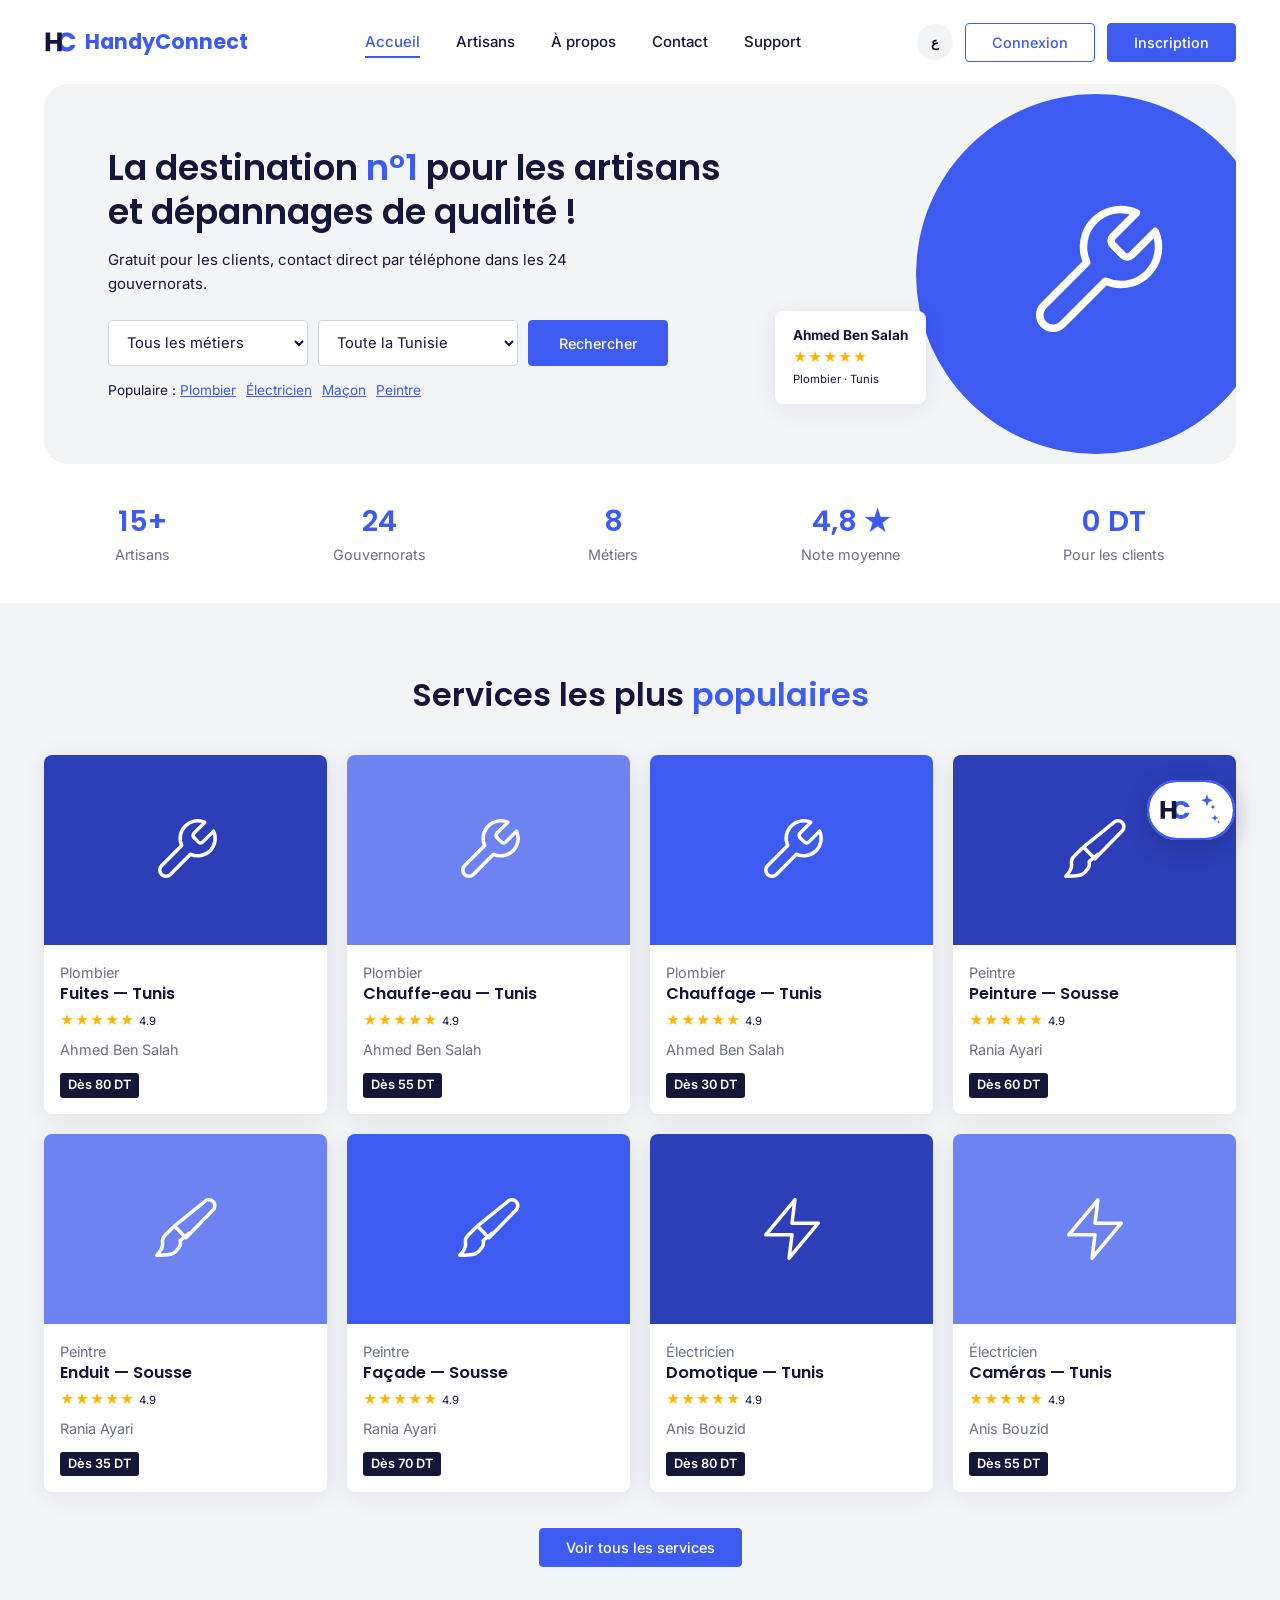
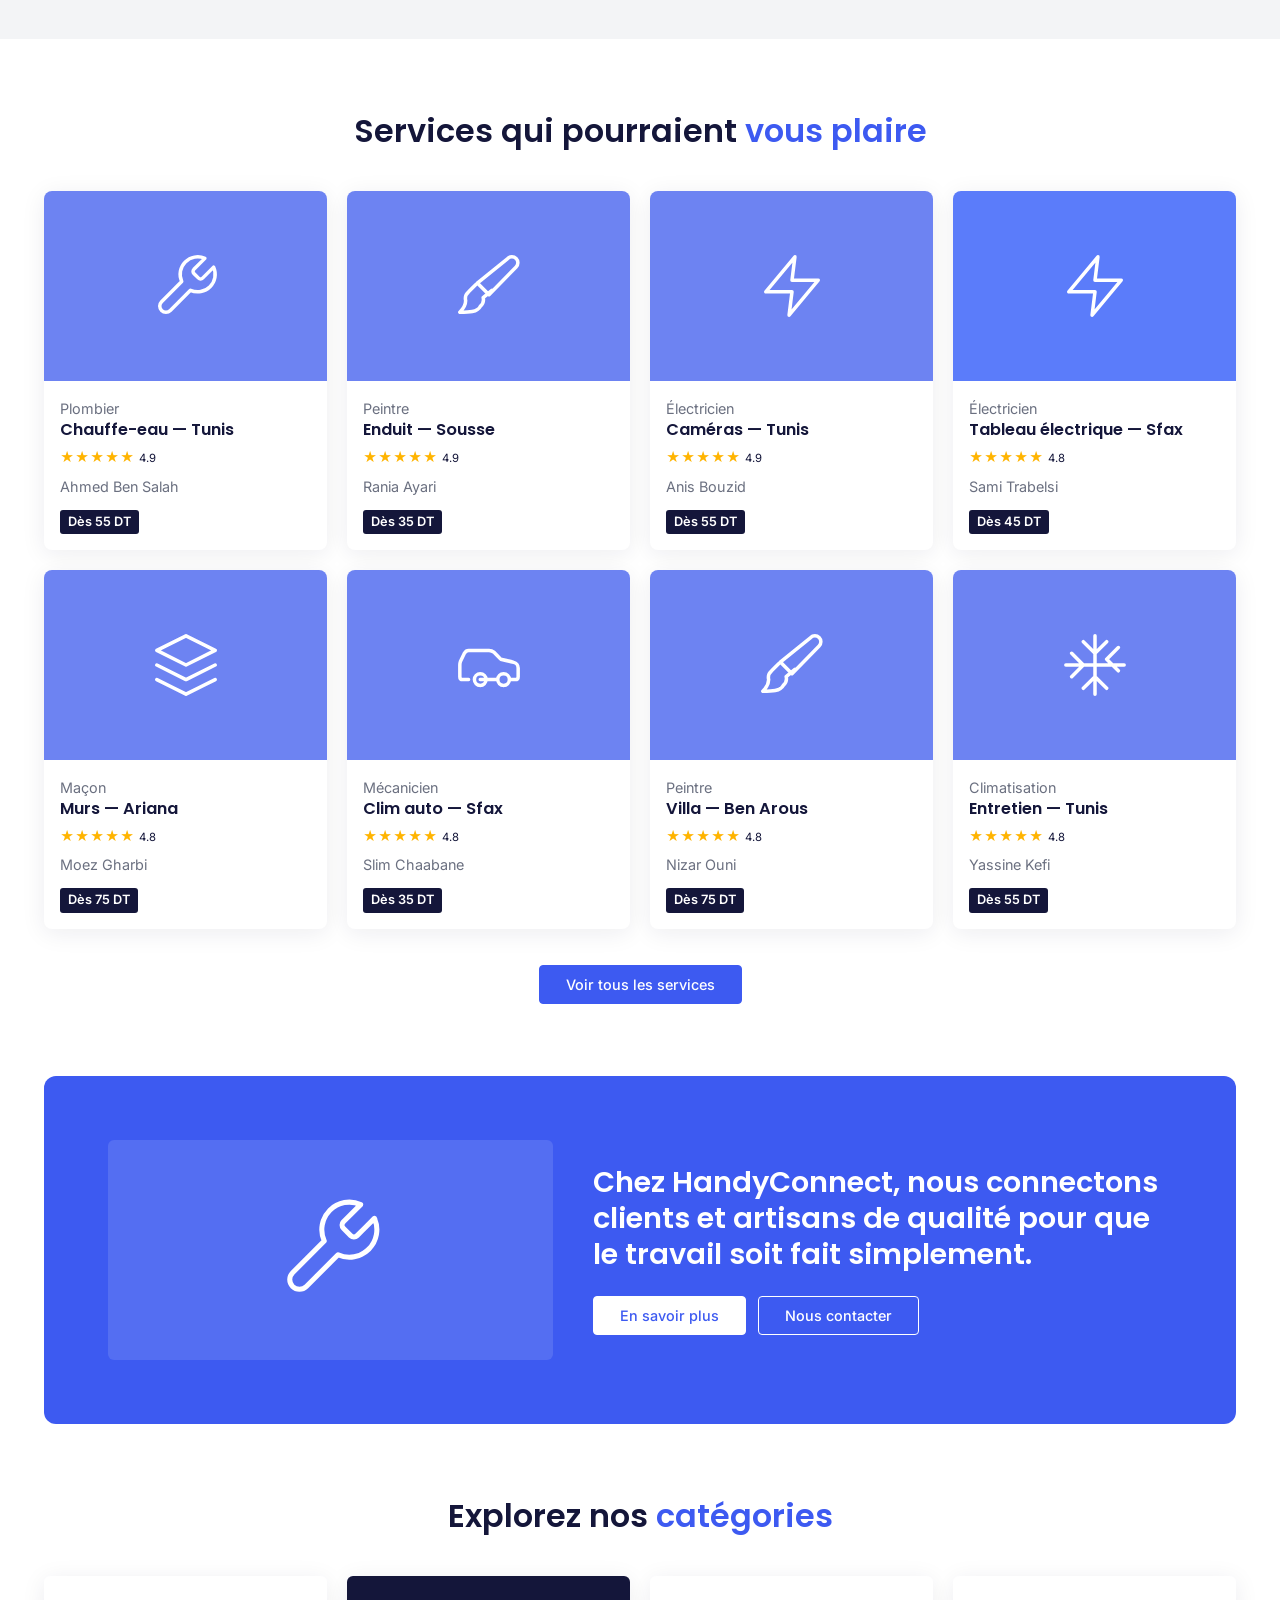
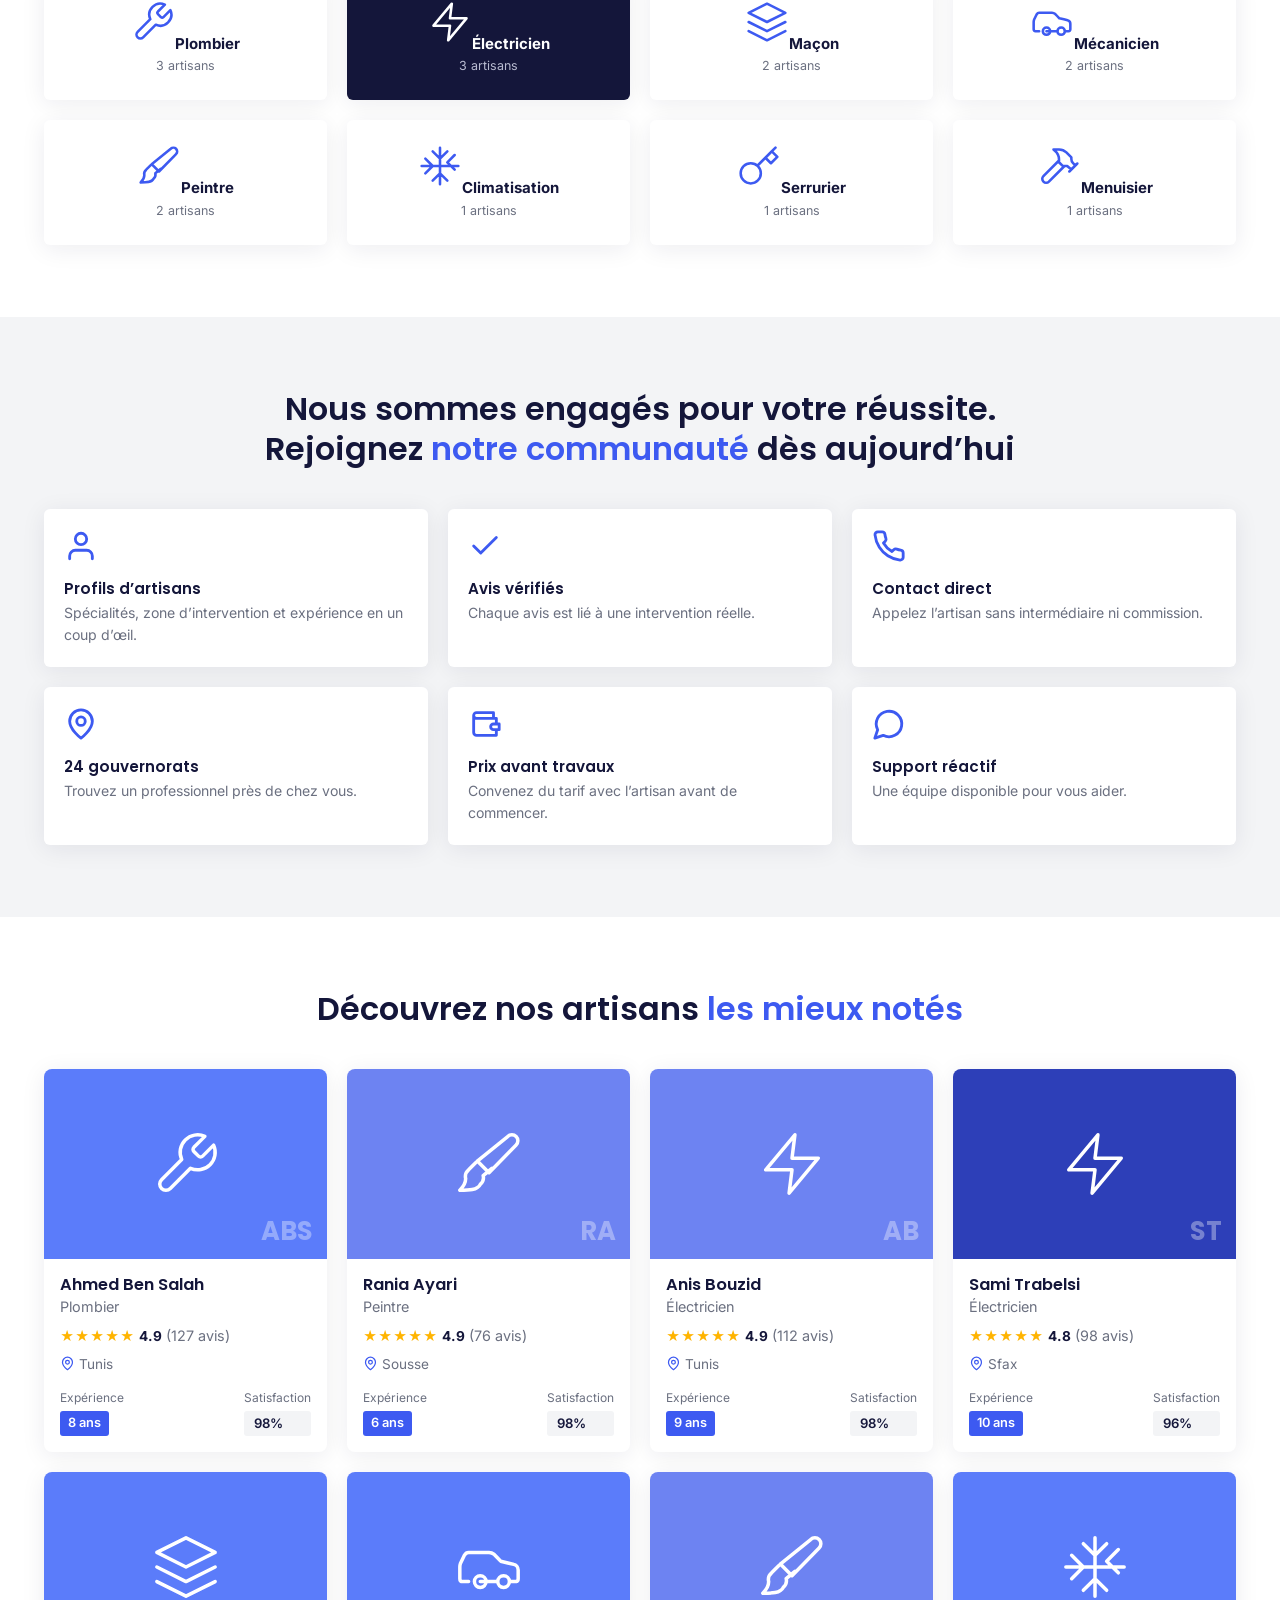
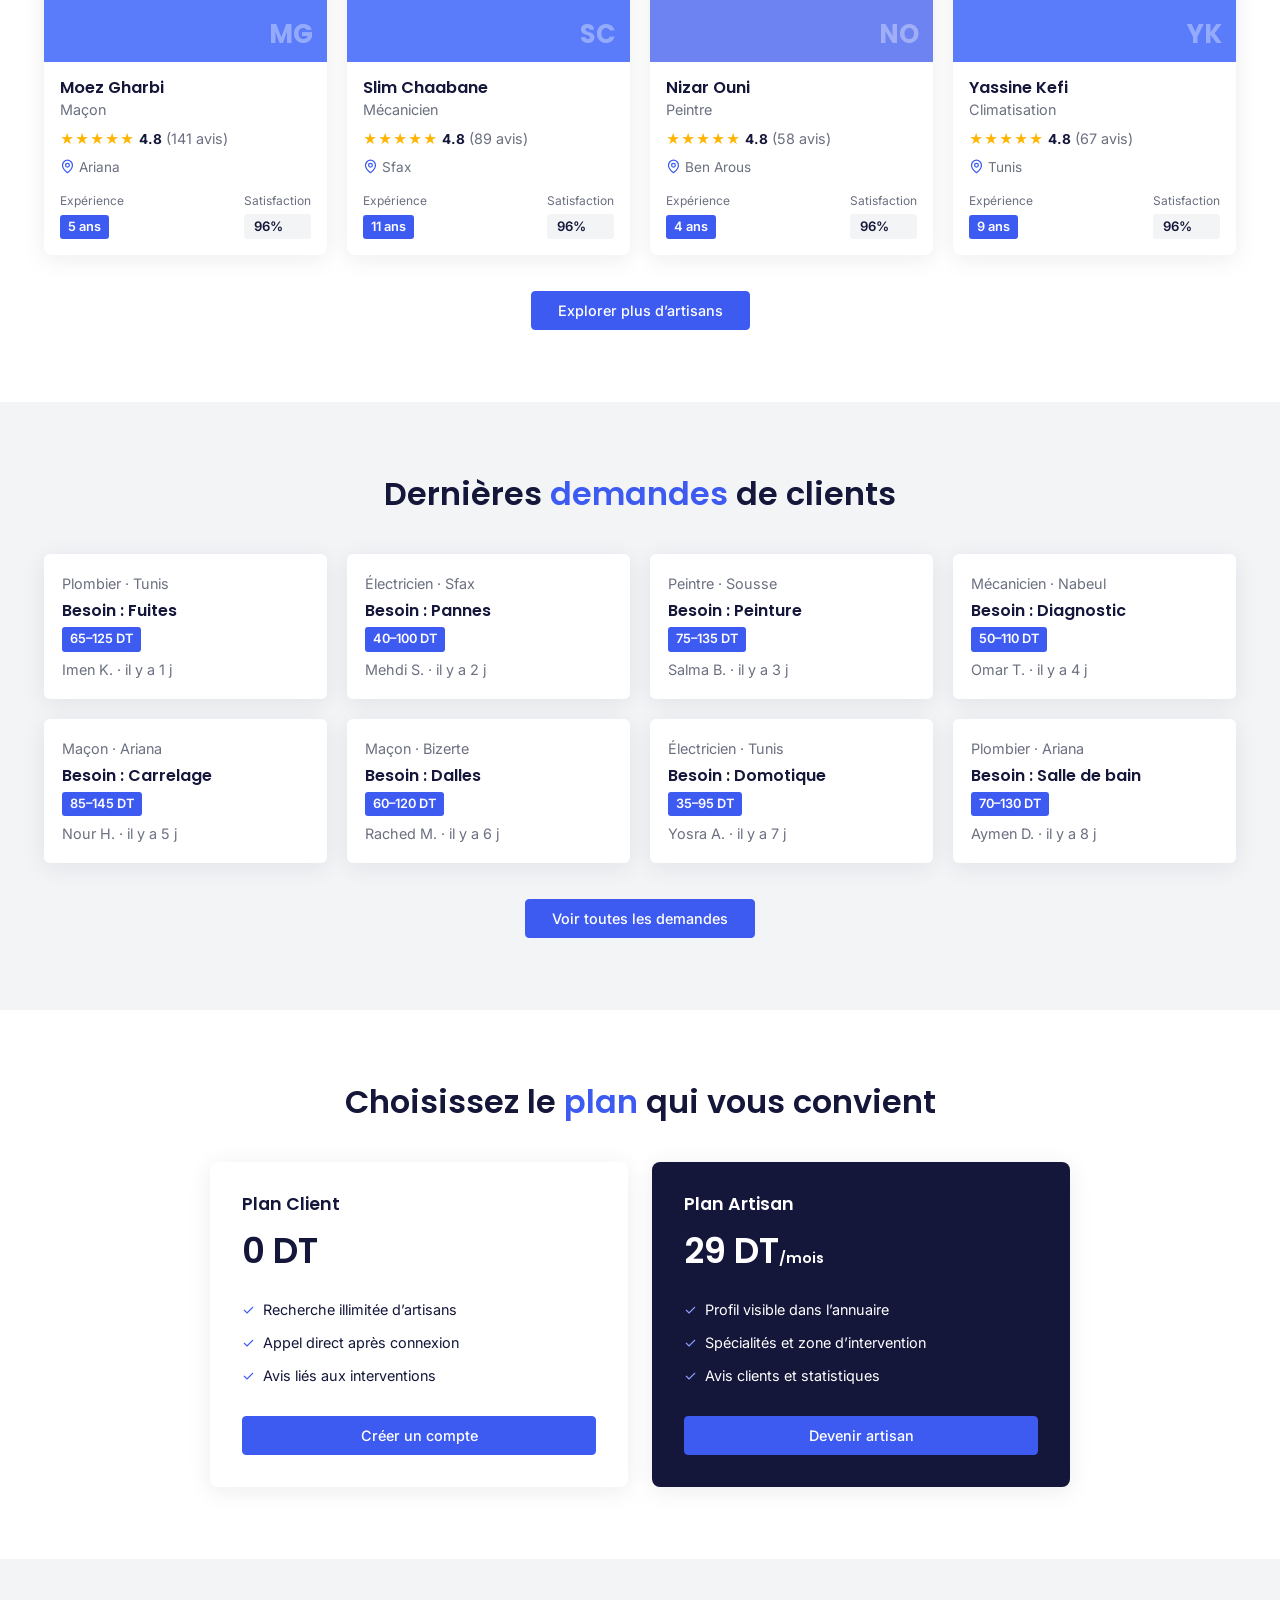
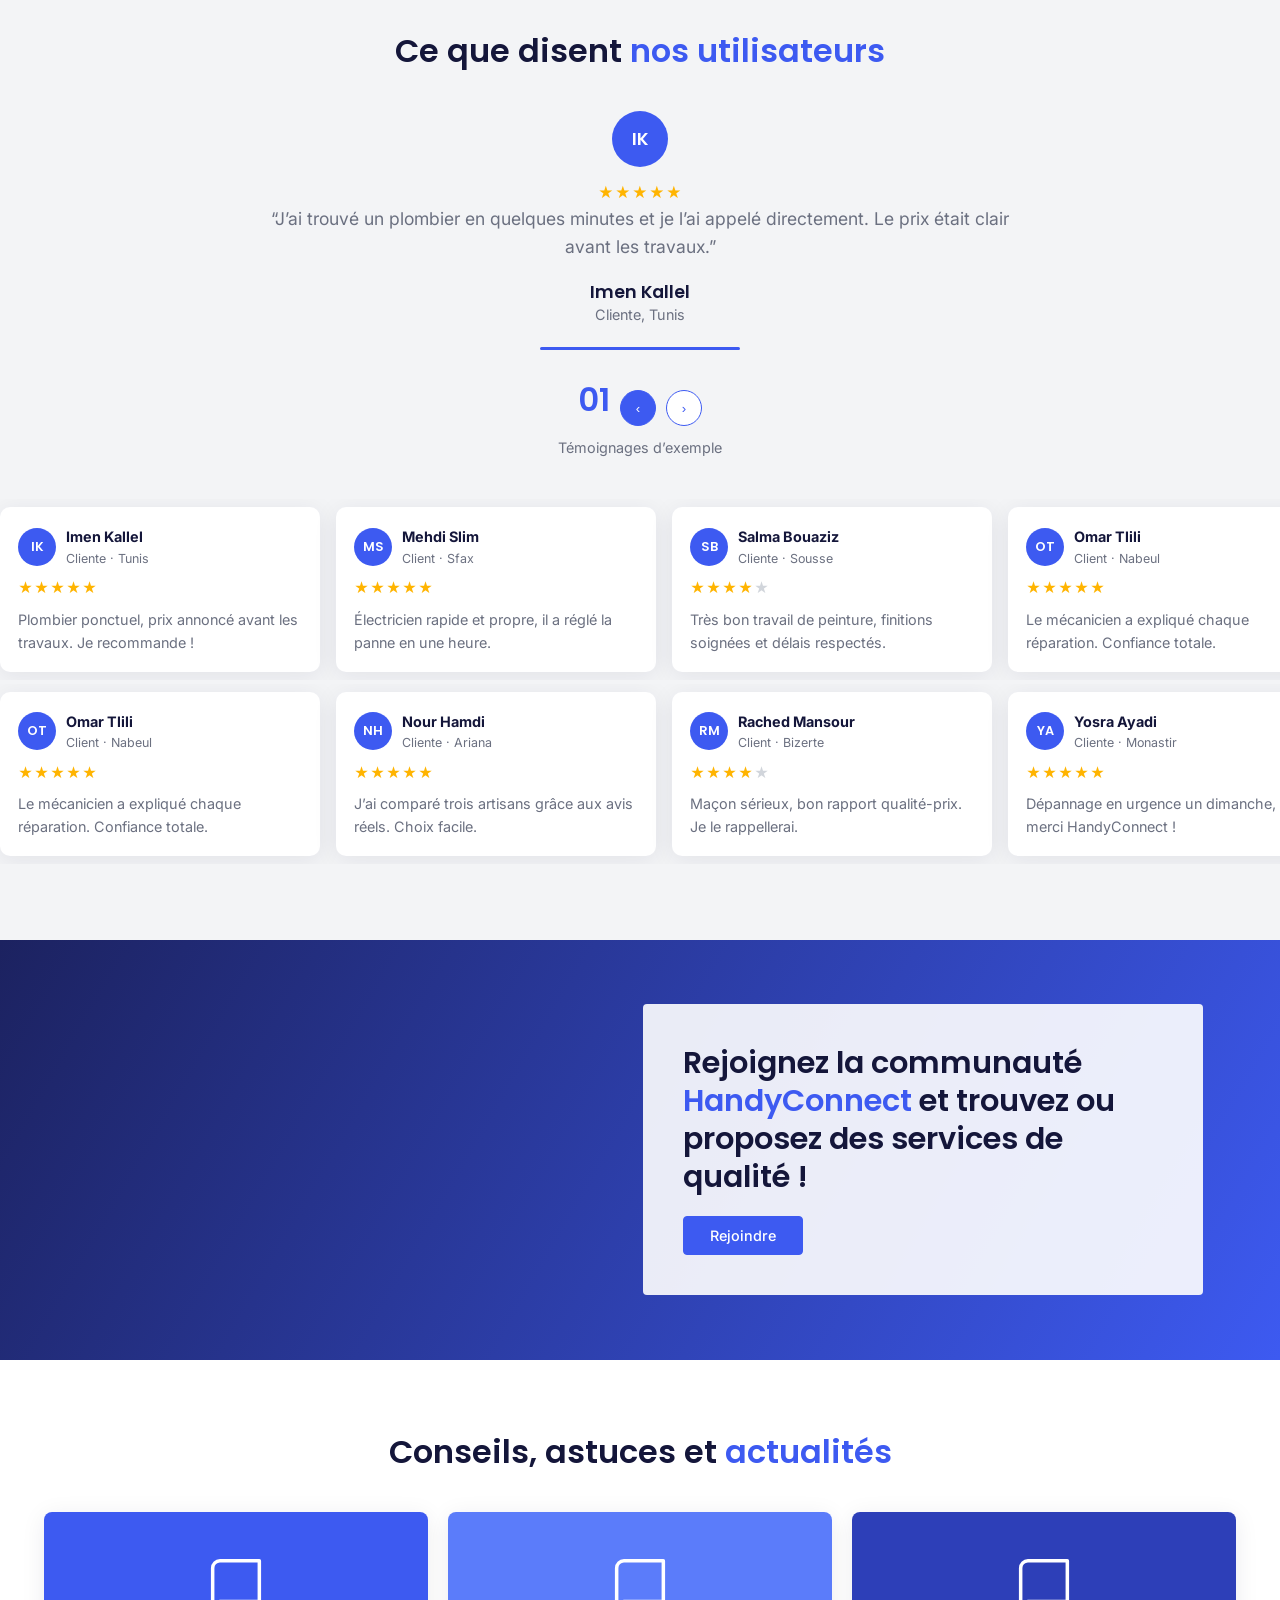
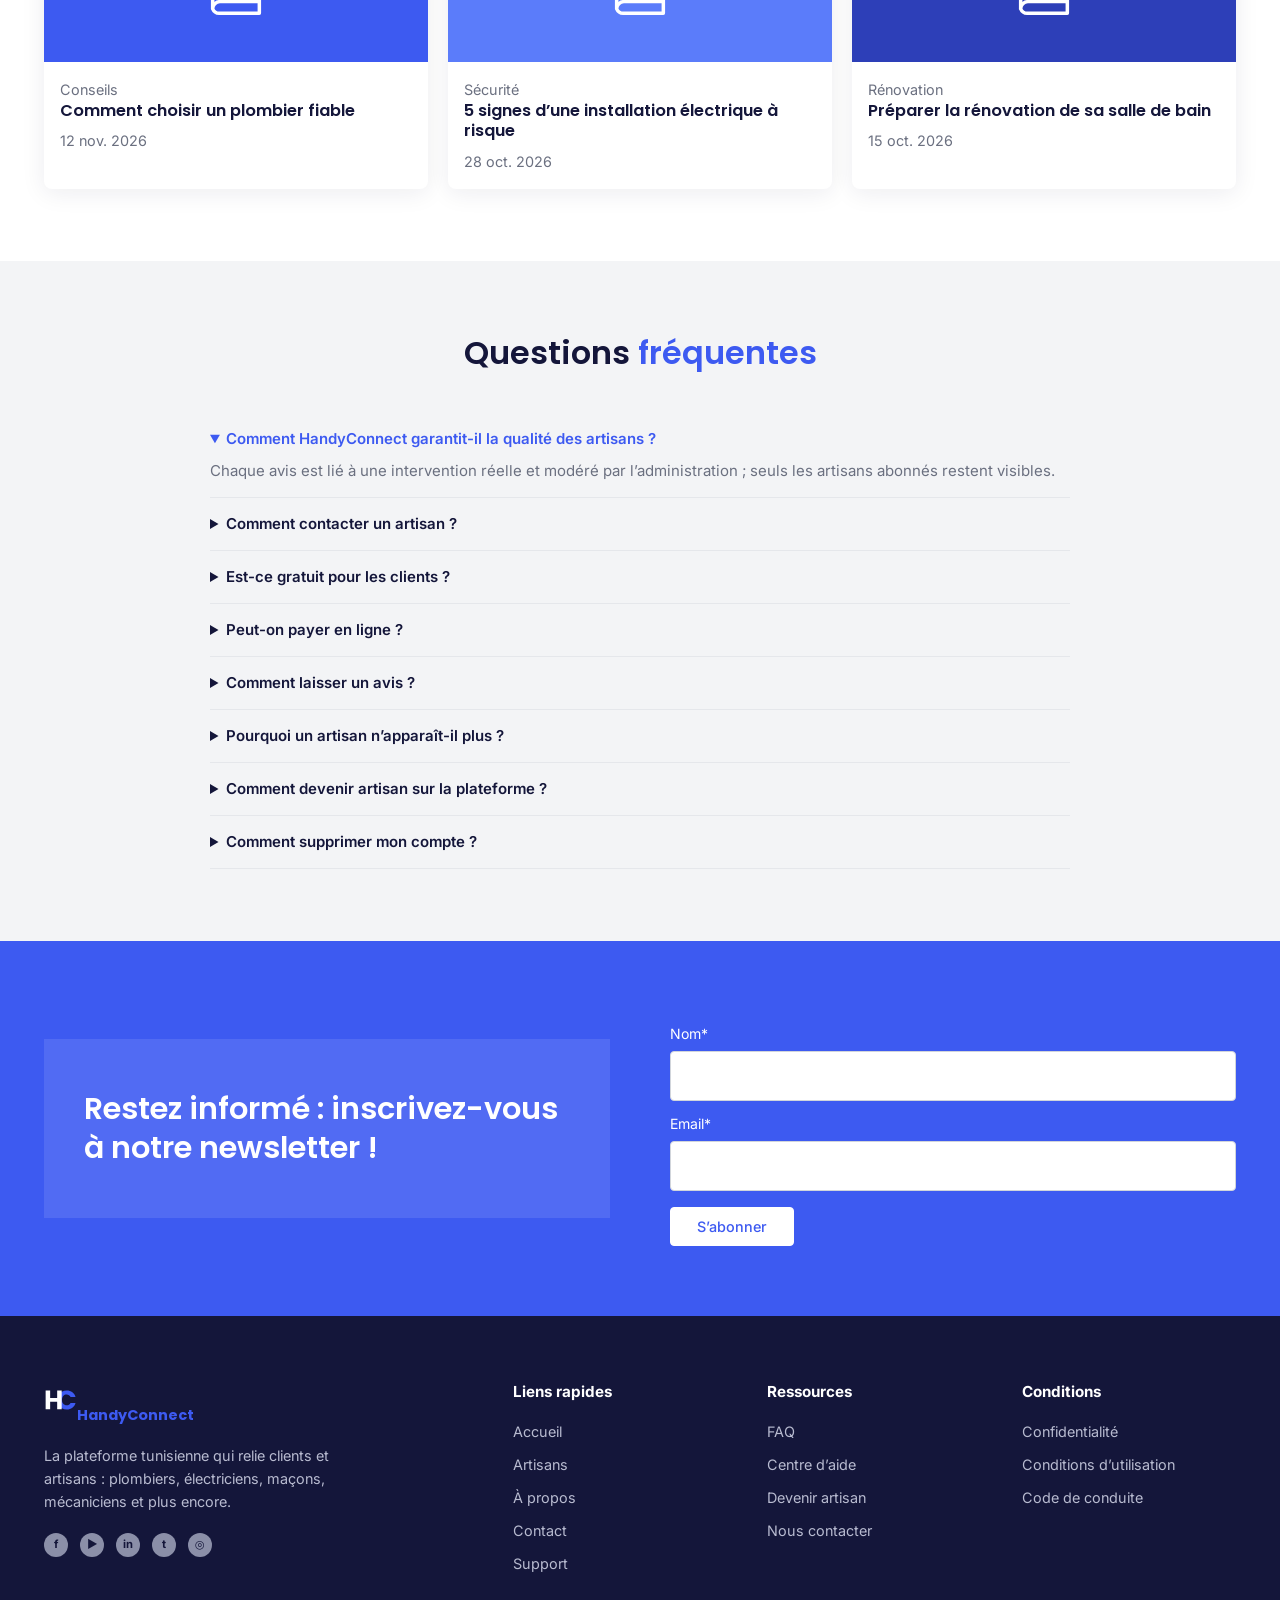
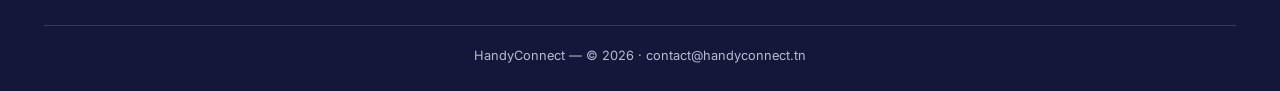
==== commit 6f9e684d: "v3" ====
--- a/index.html
+++ b/index.html
@@ -13,4 +13,4 @@
 <section class="bn" data-cta></section>
 <section class="sec"><div class="w"><h2 class="st" data-ar="نصائح <span>ومقالات</span>">Conseils, astuces et <span>actualités</span></h2><div class="g3" id="bl"></div></div></section>
 <section class="sec bg"><div class="w"><h2 class="st" data-ar="الأسئلة <span>الشائعة</span>">Questions <span>fréquentes</span></h2><div class="faq" id="fq" style="max-width:860px;margin:auto"></div></div></section>
-<section class="nl" data-nl></section><div id="ft"></div><script src="app.js"></script></body></html>
+<section class="nl" data-nl></section><div id="ft"></div><script src="app.js"></script><script src="ai.js"></script></body></html>
--- a/style.css
+++ b/style.css
@@ -94,7 +94,7 @@
 @keyframes mq{to{transform:translateX(-50%)}}@keyframes spin{to{transform:rotate(360deg)}}@keyframes pg{from{width:0}to{width:100%}}
 @keyframes bl{to{transform:translate(40px,30px) scale(1.2)}}@keyframes pl{50%{transform:scale(1.08)}}
 @keyframes orb{from{transform:rotate(var(--a)) translateX(105px) rotate(calc(var(--a)*-1))}to{transform:rotate(calc(var(--a) + 360deg)) translateX(105px) rotate(calc((var(--a) + 360deg)*-1))}}
-body{animation:fu .5s both}:focus-visible{outline:2px solid var(--b);outline-offset:2px}
+body{animation:fo .5s both}@keyframes fo{from{opacity:0}to{opacity:1}}:focus-visible{outline:2px solid var(--b);outline-offset:2px}
 .cr{animation:fl 7s ease-in-out infinite}.fc{animation:fl 5s ease-in-out infinite reverse}
 .hc>div>*{animation:fu .7s both}.hc>div>:nth-child(2){animation-delay:.1s}.hc>div>:nth-child(3){animation-delay:.2s}.hc>div>:nth-child(4){animation-delay:.3s}
 .rv{opacity:0;transform:translateY(26px);transition:opacity .6s ease,transform .6s cubic-bezier(.2,.7,.2,1),box-shadow .25s}.rv.in{opacity:1;transform:none}.card.rv.in:hover{transform:translateY(-6px);box-shadow:0 14px 34px rgba(20,22,58,.16)}
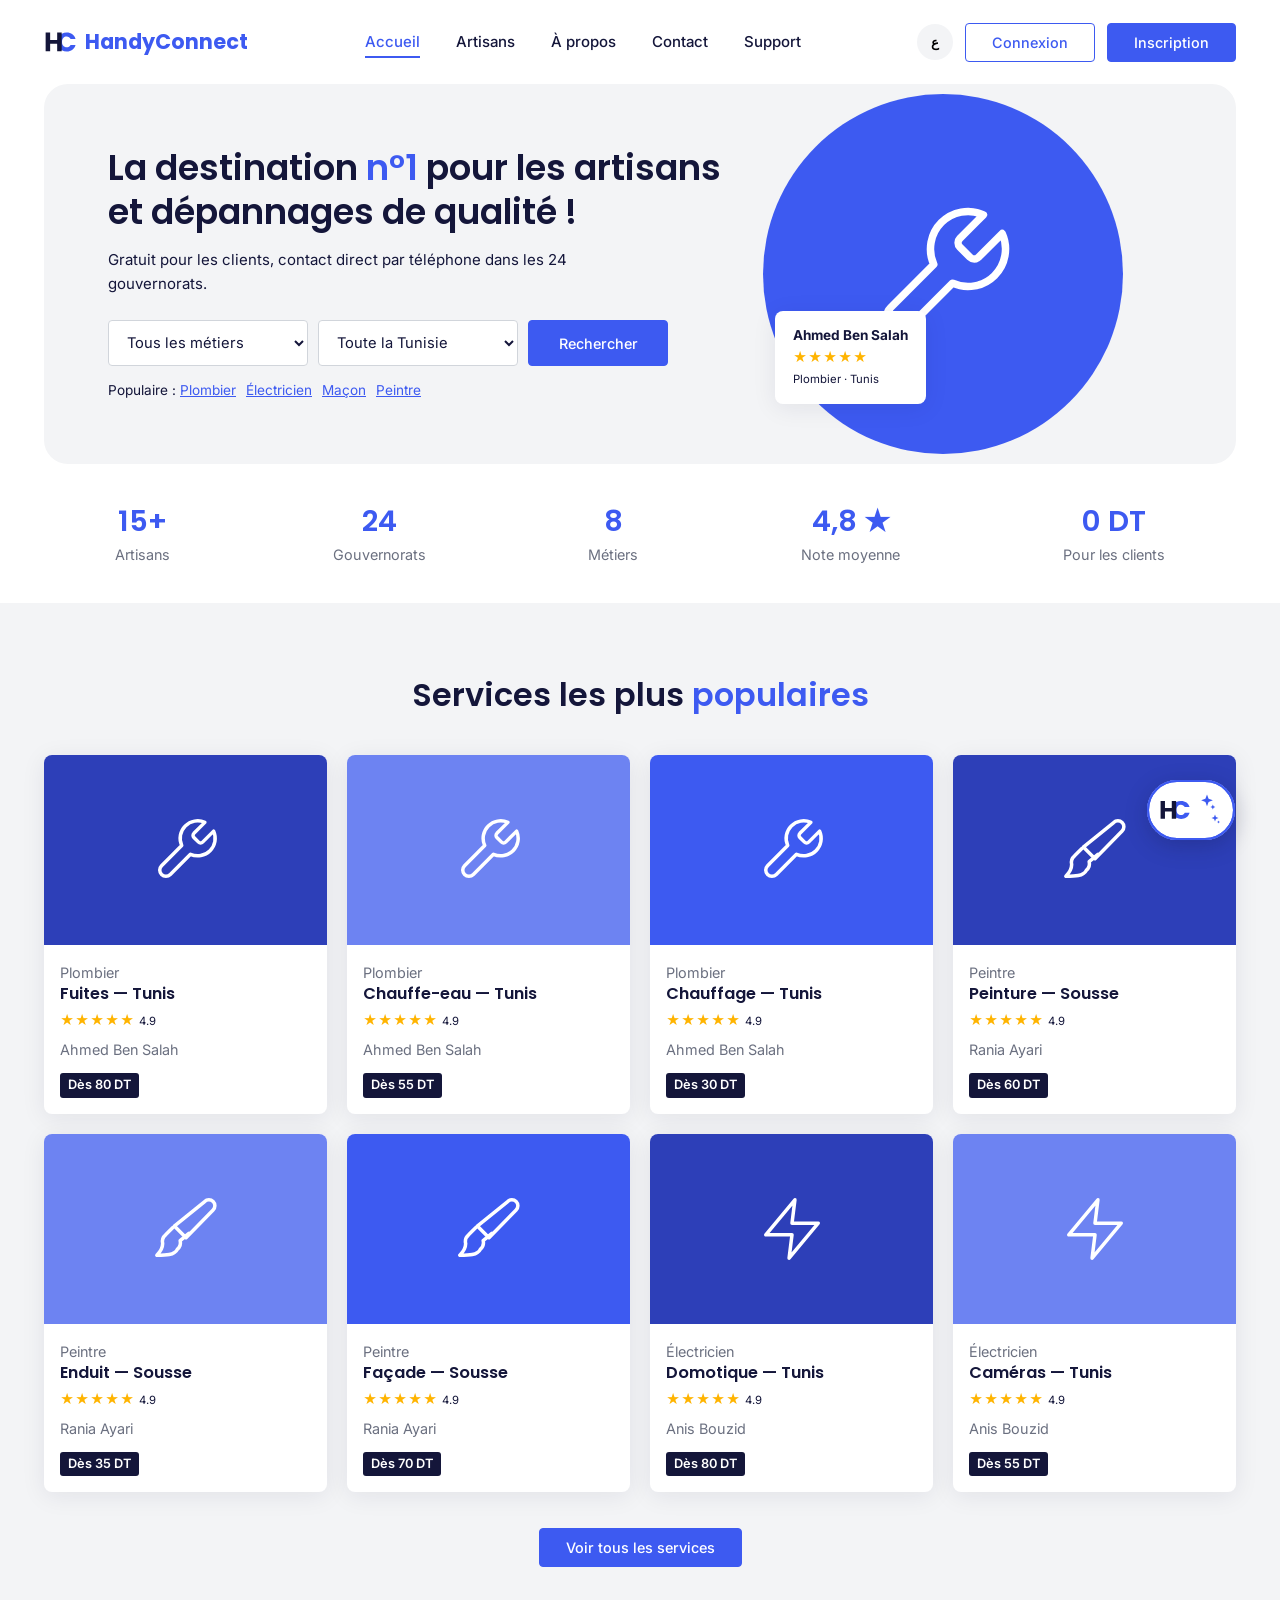
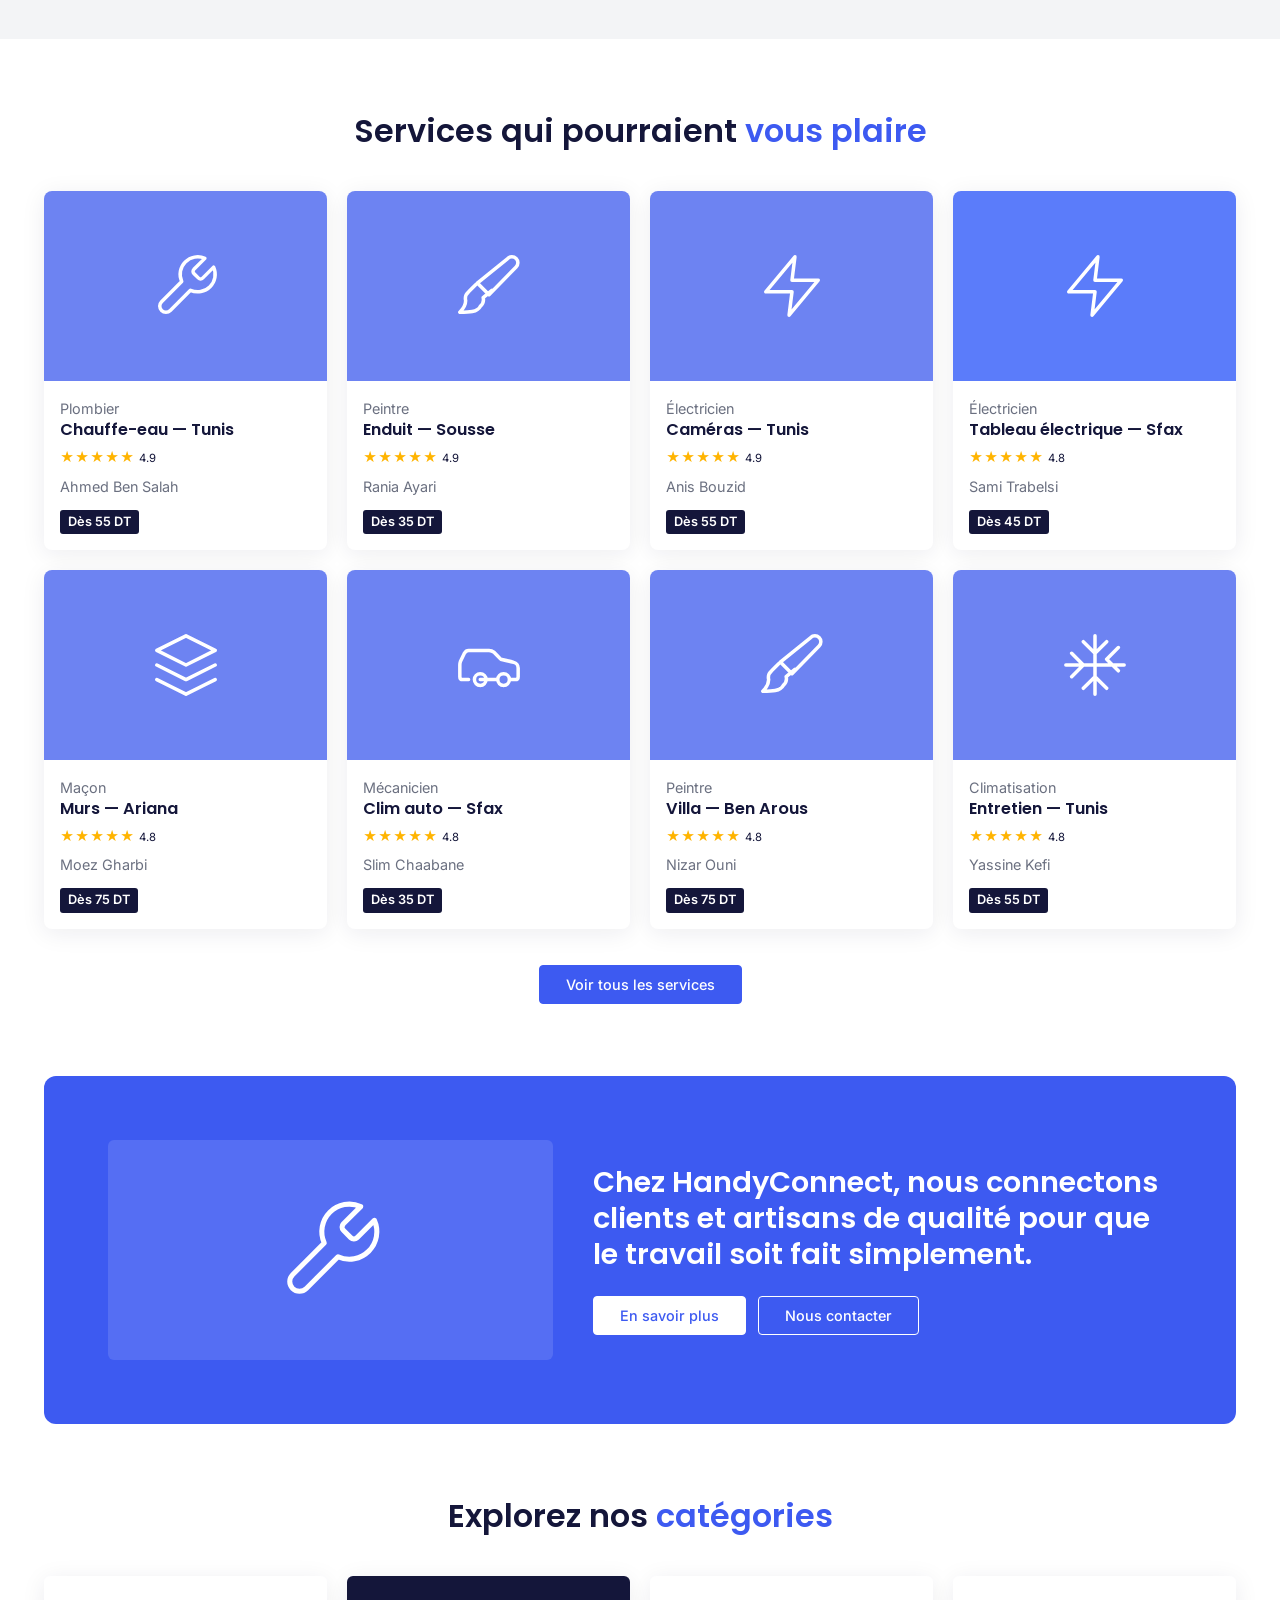
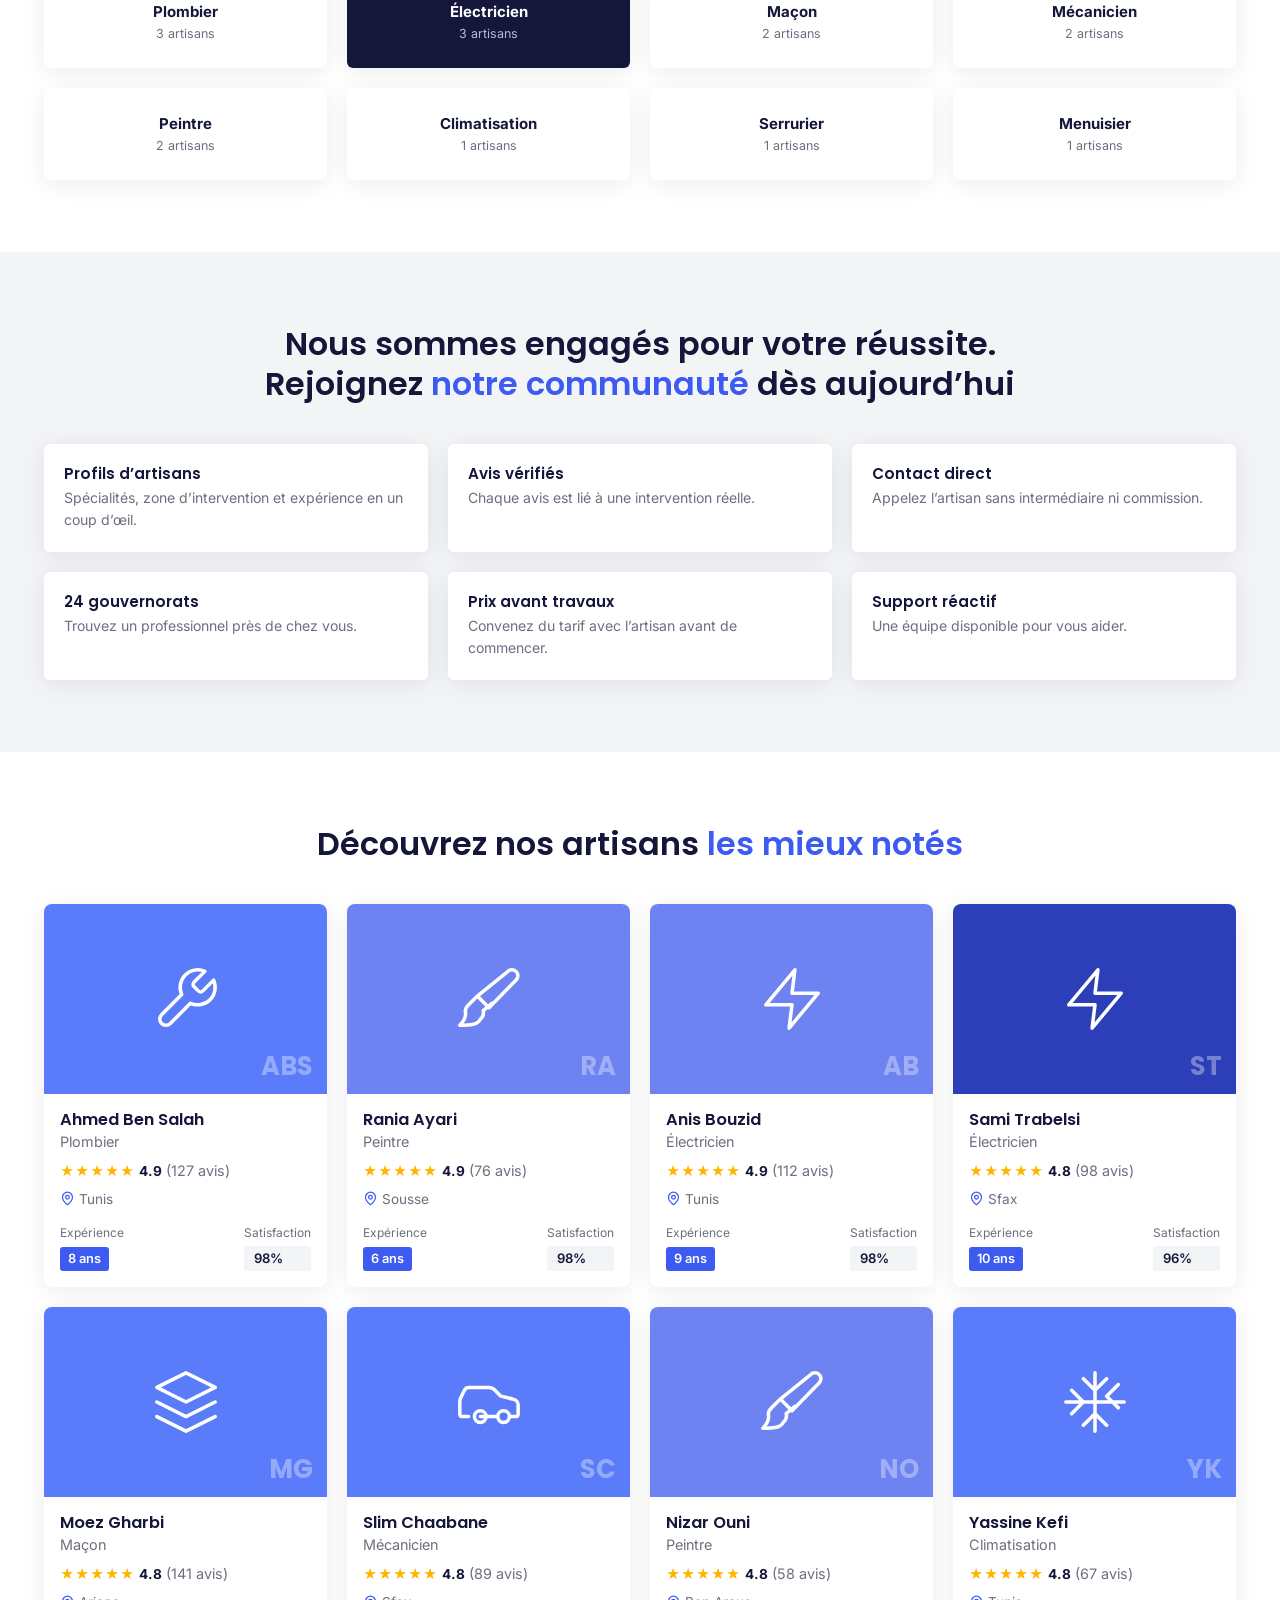
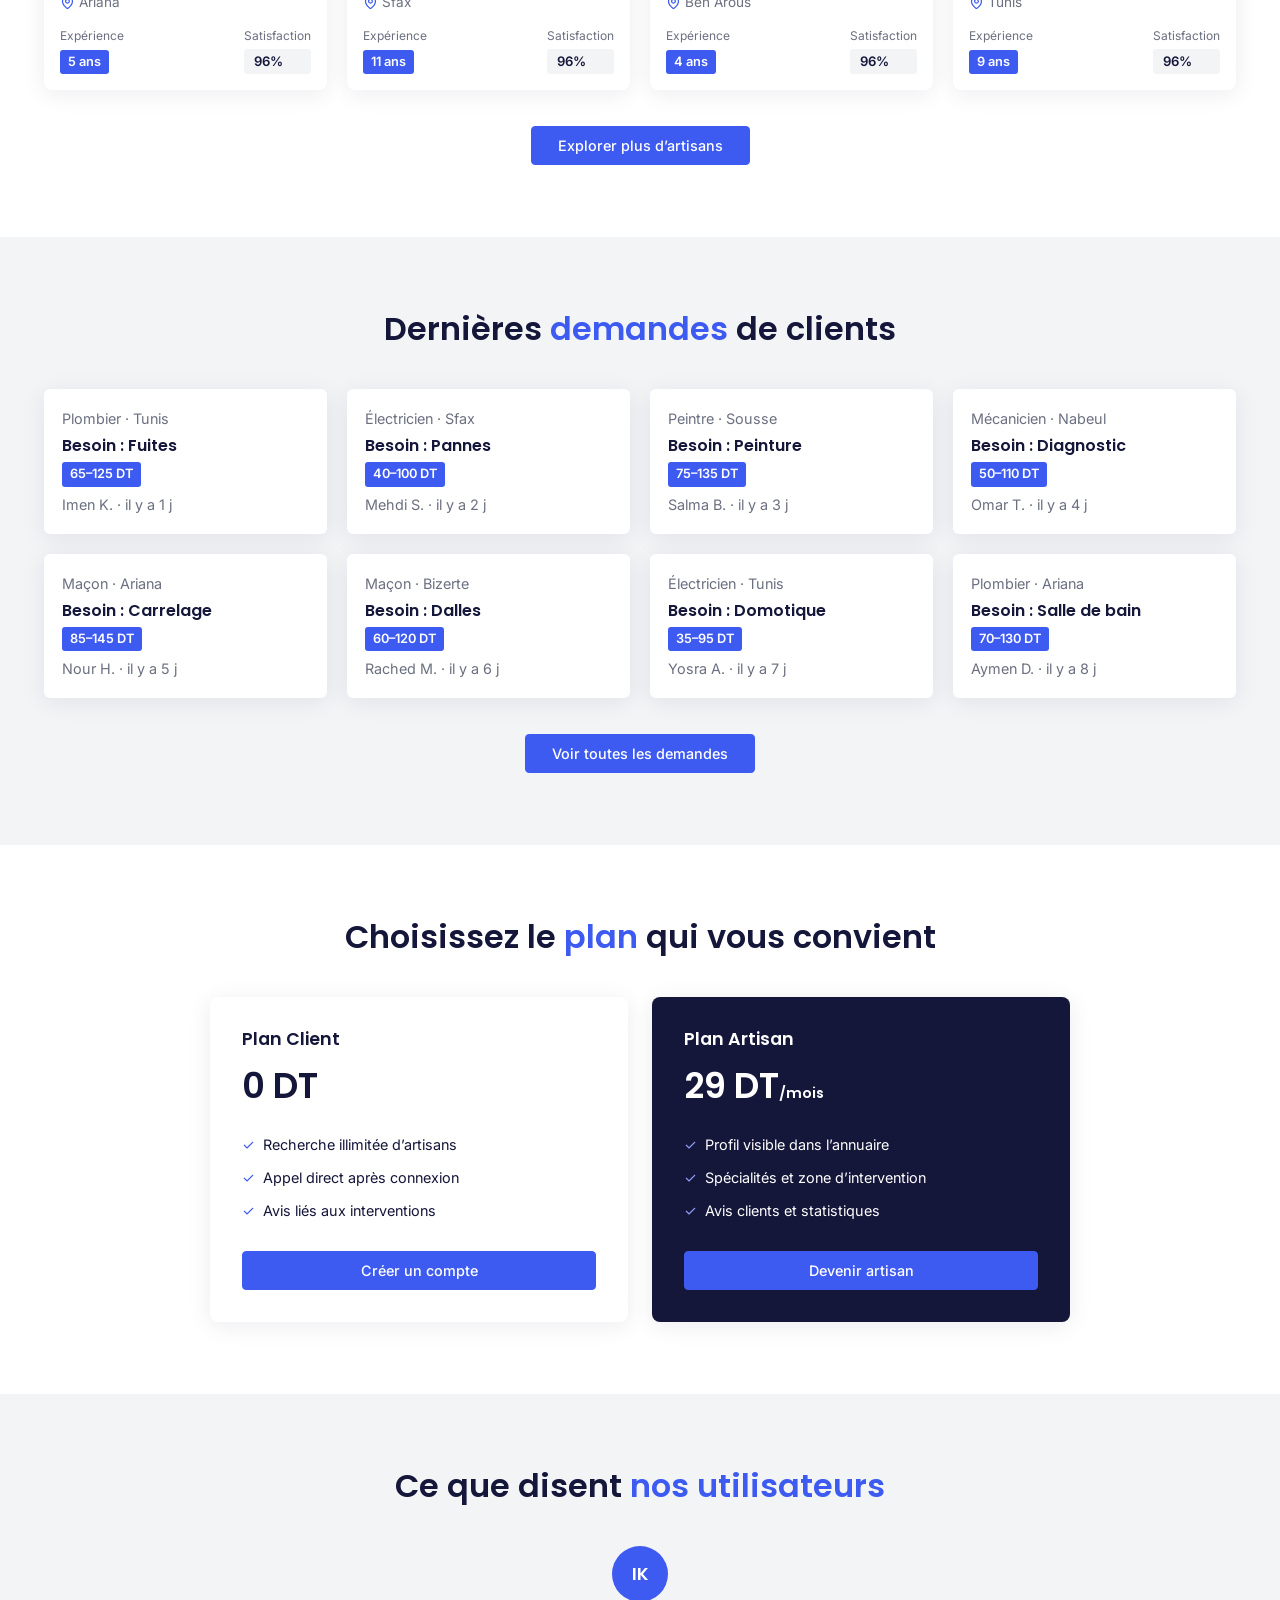
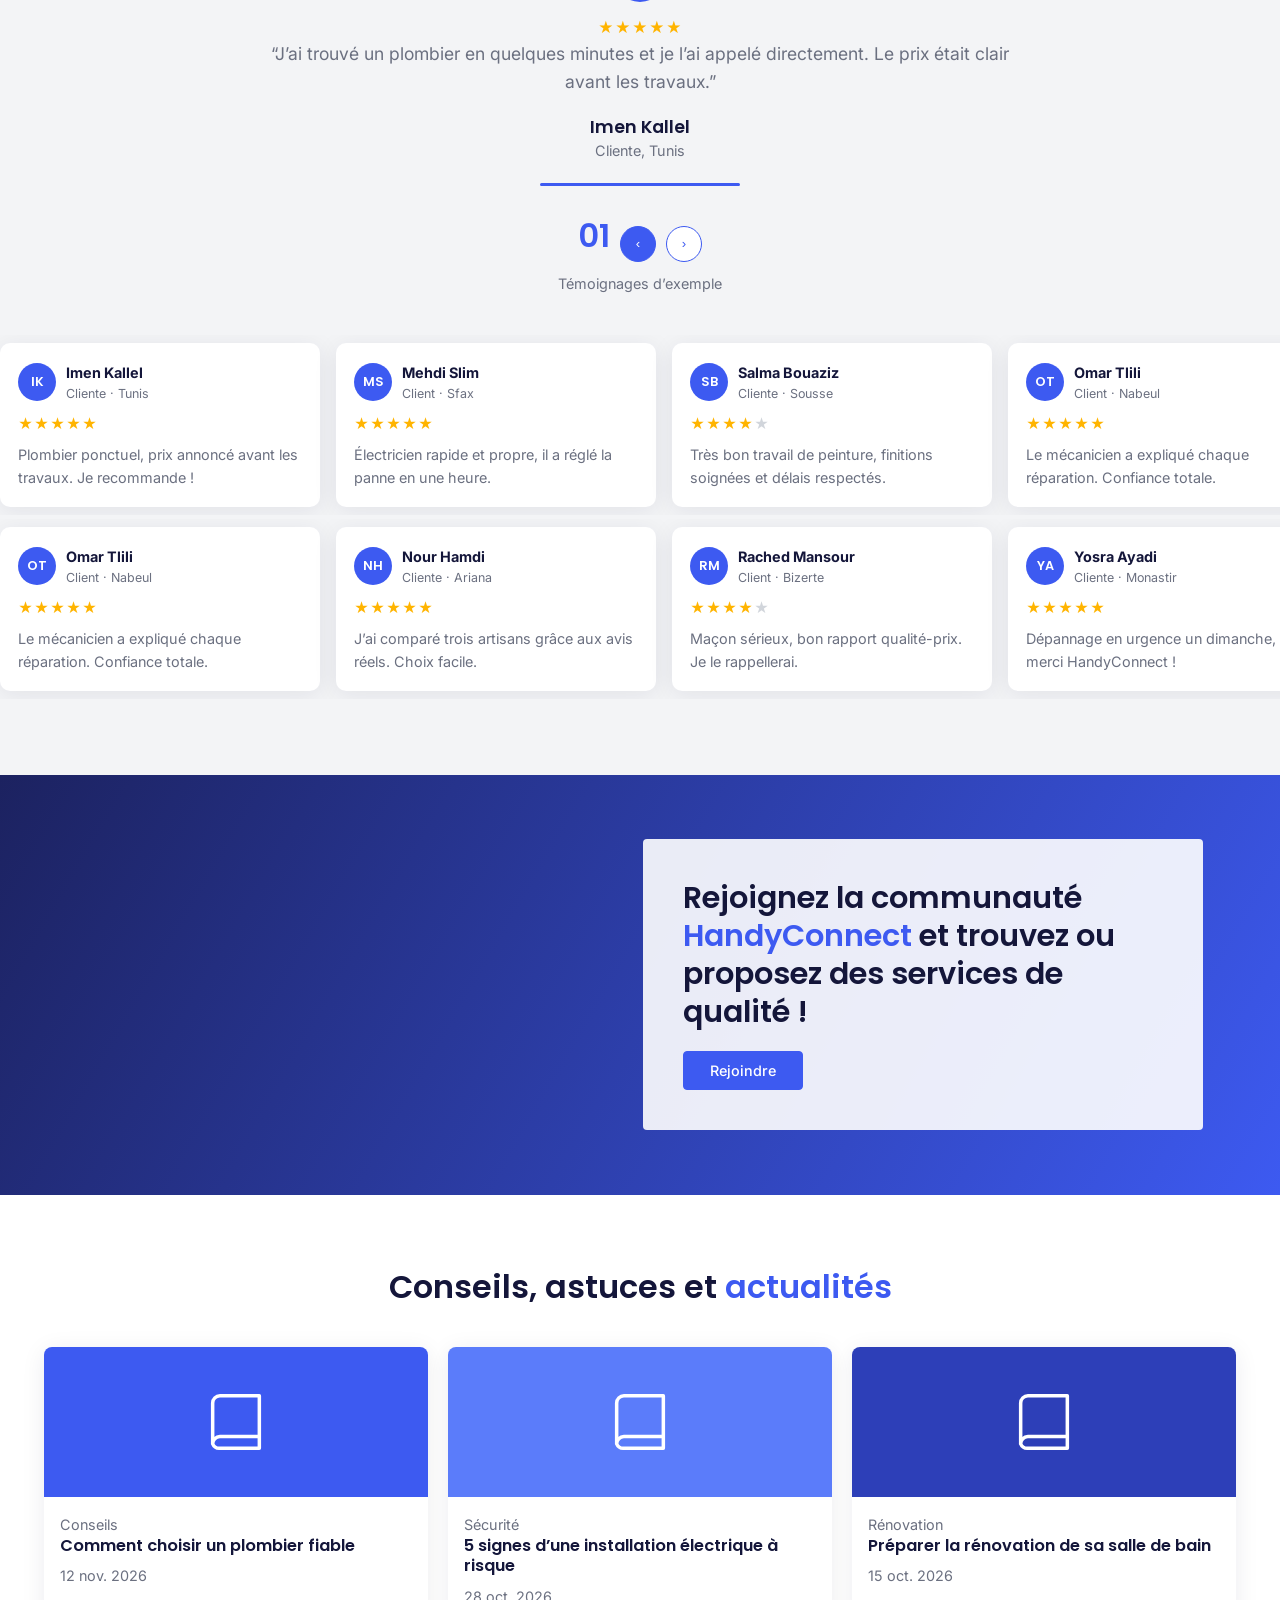
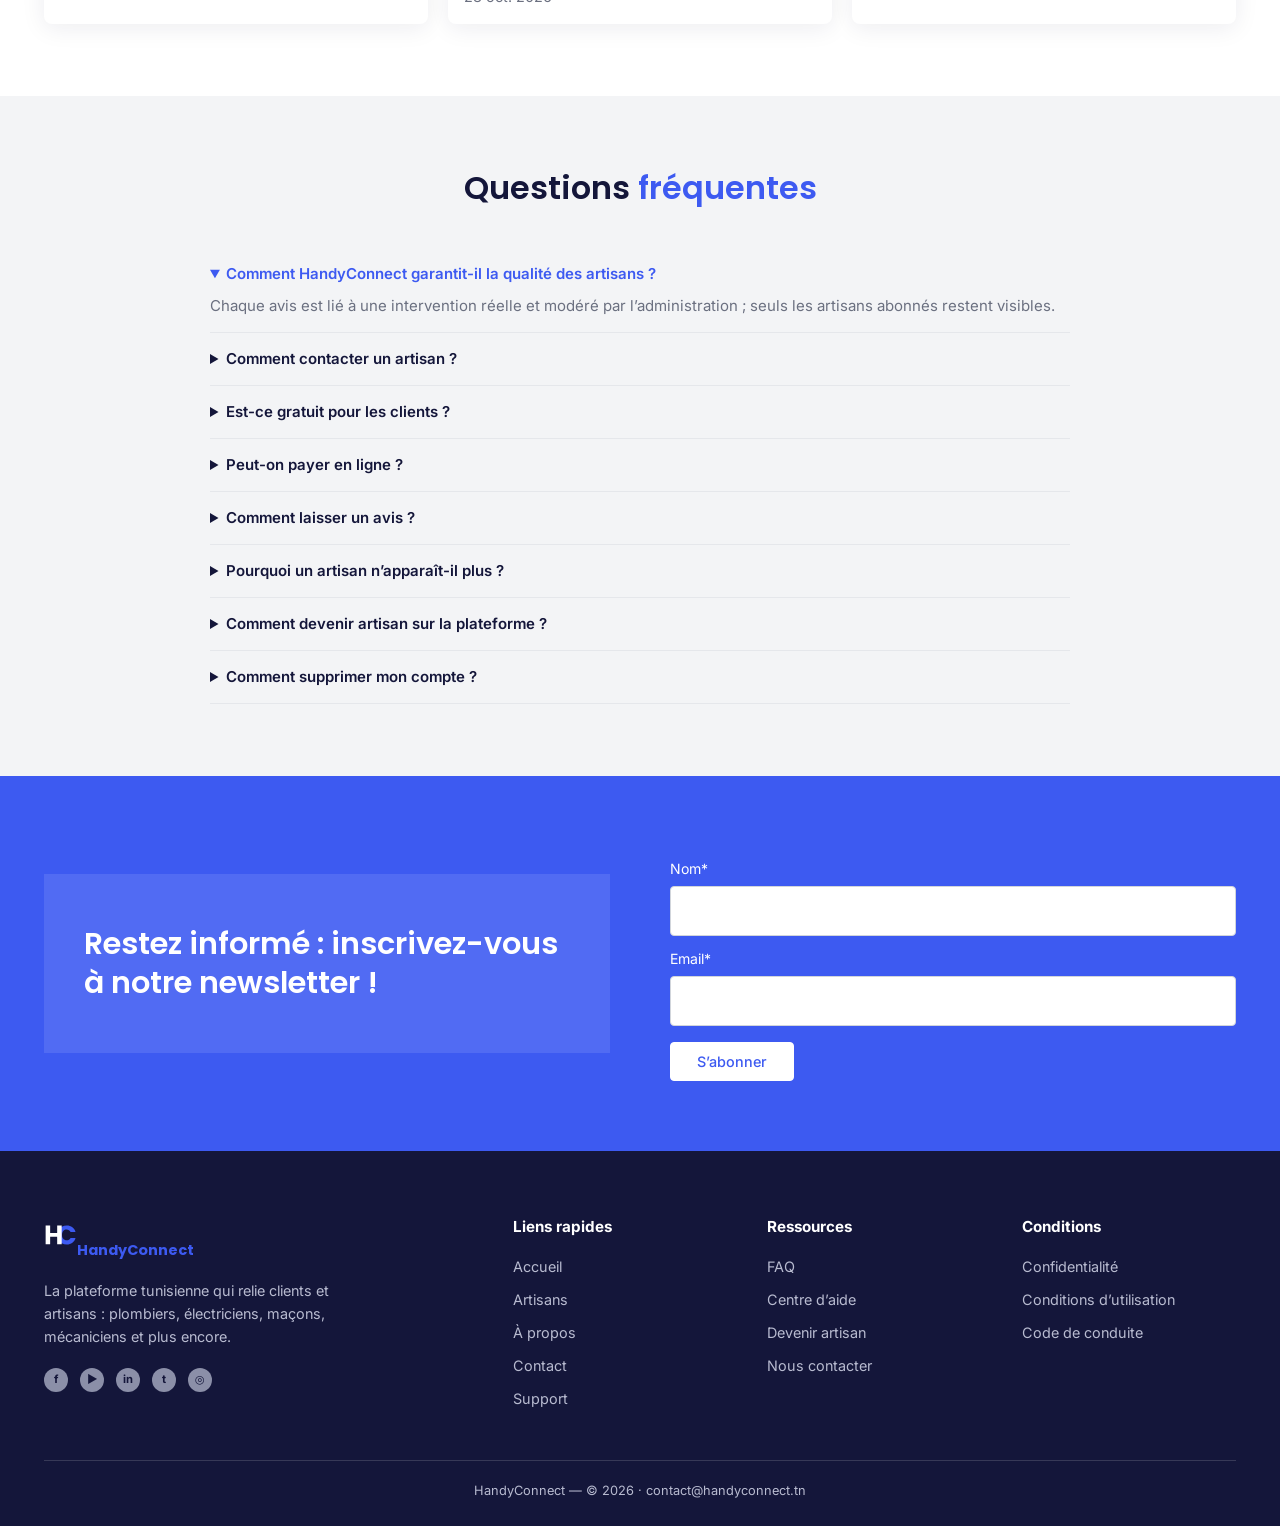
==== commit 17b6f175: "v4" ====
--- a/index.html
+++ b/index.html
@@ -1,16 +1,156 @@
-<!DOCTYPE html><html lang="fr"><head><meta charset="UTF-8"><meta name="viewport" content="width=device-width,initial-scale=1"><title>Accueil — HandyConnect</title><meta name="theme-color" content="#3D5AF1"><link href="https://fonts.googleapis.com/css2?family=Cairo:wght@400;700&family=Inter:wght@400;500;600&family=Poppins:wght@500;600;700&display=swap" rel="stylesheet"><link rel="icon" href="img/logo.svg"><link rel="stylesheet" href="style.css"></head><body><div id="hd"></div>
-<main class="w"><div class="hc"><div><h1 data-ar="الوجهة <span>الأولى</span> للحرفيين والخدمات الجيدة في تونس!">La destination <span>n°1</span> pour les artisans et dépannages de qualité !</h1><p data-ar="مجاني للحرفاء، اتصال هاتفي مباشر.">Gratuit pour les clients, contact direct par téléphone dans les 24 gouvernorats.</p><form class="srch" id="hf"><select class="jm"></select><select class="jv"></select><button class="bf" data-ar="بحث">Rechercher</button></form><p class="pop">Populaire : <a href="artisans.html?m=Plombier">Plombier</a><a href="artisans.html?m=Électricien">Électricien</a><a href="artisans.html?m=Maçon">Maçon</a><a href="artisans.html?m=Peintre">Peintre</a></p></div><div class="hv"><div class="cr"><span data-ic="wrench"></span></div><div class="fc"><b>Ahmed Ben Salah</b><br><span class="sr">★★★★★</span><br><small>Plombier · Tunis</small></div></div></div>
-<div class="stt"><div><b>15+</b><span>Artisans</span></div><div><b>24</b><span>Gouvernorats</span></div><div><b>8</b><span>Métiers</span></div><div><b>4,8 ★</b><span>Note moyenne</span></div><div><b>0 DT</b><span>Pour les clients</span></div></div></main>
-<section class="sec bg"><div class="w"><h2 class="st" data-ar="الخدمات <span>الأكثر طلبا</span>">Services les plus <span>populaires</span></h2><div class="g4" id="pop"></div><p class="c"><a class="bf" href="artisans.html" data-ar="عرض الكل">Voir tous les services</a></p></div></section>
-<section class="sec"><div class="w"><h2 class="st" data-ar="خدمات <span>قد تعجبك</span>">Services qui pourraient <span>vous plaire</span></h2><div class="g4" id="lik"></div><p class="c"><a class="bf" href="artisans.html">Voir tous les services</a></p></div></section>
-<section class="w"><div class="bb"><div class="vi"><span data-ic="wrench"></span></div><div><h2 data-ar="في HandyConnect نربطك بأفضل الحرفيين ليسهل إنجاز عملك.">Chez HandyConnect, nous connectons clients et artisans de qualité pour que le travail soit fait simplement.</h2><div class="bt"><a class="bf" href="about.html">En savoir plus</a><a class="bo" href="contact.html">Nous contacter</a></div></div></div></section>
-<section class="sec"><div class="w"><h2 class="st" data-ar="استكشف <span>فئات خدماتنا</span>">Explorez nos <span>catégories</span></h2><div class="g4" id="tl"></div></div></section>
-<section class="sec bg"><div class="w"><h2 class="st" style="max-width:760px;margin:0 auto 40px" data-ar="نحن ملتزمون بنجاحك. انضم إلى <span>مجتمعنا</span> اليوم">Nous sommes engagés pour votre réussite. Rejoignez <span>notre communauté</span> dès aujourd’hui</h2><div class="g3 ft6" id="f6"></div></div></section>
-<section class="sec"><div class="w"><h2 class="st" data-ar="اكتشف <span>نجوم</span> الحرفيين">Découvrez nos artisans <span>les mieux notés</span></h2><div class="g4" id="rs"></div><p class="c"><a class="bf" href="artisans.html">Explorer plus d’artisans</a></p></div></section>
-<section class="sec bg"><div class="w"><h2 class="st" data-ar="أحدث <span>الطلبات</span>">Dernières <span>demandes</span> de clients</h2><div class="g4" id="pj"></div><p class="c"><a class="bf" href="signup.html?r=a">Voir toutes les demandes</a></p></div></section>
-<section class="sec"><div class="w"><h2 class="st" data-ar="اختر <span>الخطة</span> المناسبة">Choisissez le <span>plan</span> qui vous convient</h2><div class="pl"><div class="plan"><h3>Plan Client</h3><span class="pr">0 DT</span><ul><li>Recherche illimitée d’artisans</li><li>Appel direct après connexion</li><li>Avis liés aux interventions</li></ul><a class="bf" href="signup.html">Créer un compte</a></div><div class="plan k"><h3>Plan Artisan</h3><span class="pr">29 DT<small style="font-size:.9rem">/mois</small></span><ul><li>Profil visible dans l’annuaire</li><li>Spécialités et zone d’intervention</li><li>Avis clients et statistiques</li></ul><a class="bf" href="signup.html?r=a">Devenir artisan</a></div></div></div></section>
-<section class="sec bg"><div class="w"><h2 class="st" data-ar="ماذا يقول <span>مستخدمونا</span>">Ce que disent <span>nos utilisateurs</span></h2><div class="tt" id="tt"></div><div class="tn"><b id="tc">01</b><span class="ar2"><button onclick="tn(-1)" aria-label="Précédent">‹</button><button onclick="tn(1)" aria-label="Suivant">›</button></span></div><p class="mu c" style="margin-top:10px">Témoignages d’exemple</p></div><div id="mq" style="margin-top:40px"></div></section>
-<section class="bn" data-cta></section>
-<section class="sec"><div class="w"><h2 class="st" data-ar="نصائح <span>ومقالات</span>">Conseils, astuces et <span>actualités</span></h2><div class="g3" id="bl"></div></div></section>
-<section class="sec bg"><div class="w"><h2 class="st" data-ar="الأسئلة <span>الشائعة</span>">Questions <span>fréquentes</span></h2><div class="faq" id="fq" style="max-width:860px;margin:auto"></div></div></section>
-<section class="nl" data-nl></section><div id="ft"></div><script src="app.js"></script><script src="ai.js"></script></body></html>
+<!DOCTYPE html>
+<html lang="fr">
+
+<head>
+    <meta charset="UTF-8">
+    <meta name="viewport" content="width=device-width,initial-scale=1">
+    <title>Accueil — HandyConnect</title>
+    <meta name="theme-color" content="#3D5AF1">
+    <link
+        href="https://fonts.googleapis.com/css2?family=Cairo:wght@400;700&family=Inter:wght@400;500;600&family=Poppins:wght@500;600;700&display=swap"
+        rel="stylesheet">
+    <link rel="icon" href="img/logo.svg">
+    <link rel="stylesheet" href="css/style.css">
+</head>
+
+<body>
+    <div id="hd"></div>
+    <main class="w">
+        <div class="hc">
+            <div>
+                <h1 data-ar="الوجهة <span>الأولى</span> للحرفيين والخدمات الجيدة في تونس!">La destination
+                    <span>n°1</span> pour les artisans et dépannages de qualité !</h1>
+                <p data-ar="مجاني للحرفاء، اتصال هاتفي مباشر.">Gratuit pour les clients, contact direct par téléphone
+                    dans les 24 gouvernorats.</p>
+                <form class="srch" id="hf" action="artisans.html" method="get"><select class="jm" name="m"
+                        aria-label="Métier"></select><select class="jv" name="v"
+                        aria-label="Gouvernorat"></select><button class="bf" data-ar="بحث">Rechercher</button></form>
+                <p class="pop">Populaire : <a href="artisans.html?m=Plombier">Plombier</a><a
+                        href="artisans.html?m=Électricien">Électricien</a><a href="artisans.html?m=Maçon">Maçon</a><a
+                        href="artisans.html?m=Peintre">Peintre</a></p>
+            </div>
+            <div class="hv">
+                <div class="cr"><span data-ic="wrench"></span></div>
+                <div class="fc"><b>Ahmed Ben Salah</b><br><span class="sr">★★★★★</span><br><small>Plombier ·
+                        Tunis</small></div>
+            </div>
+        </div>
+        <div class="stt">
+            <div><b>15+</b><span>Artisans</span></div>
+            <div><b>24</b><span>Gouvernorats</span></div>
+            <div><b>8</b><span>Métiers</span></div>
+            <div><b>4,8 ★</b><span>Note moyenne</span></div>
+            <div><b>0 DT</b><span>Pour les clients</span></div>
+        </div>
+    </main>
+    <section class="sec bg">
+        <div class="w">
+            <h2 class="st" data-ar="الخدمات <span>الأكثر طلبا</span>">Services les plus <span>populaires</span></h2>
+            <div class="g4" id="pop"></div>
+            <p class="c"><a class="bf" href="artisans.html" data-ar="عرض الكل">Voir tous les services</a></p>
+        </div>
+    </section>
+    <section class="sec">
+        <div class="w">
+            <h2 class="st" data-ar="خدمات <span>قد تعجبك</span>">Services qui pourraient <span>vous plaire</span></h2>
+            <div class="g4" id="lik"></div>
+            <p class="c"><a class="bf" href="artisans.html">Voir tous les services</a></p>
+        </div>
+    </section>
+    <section class="w">
+        <div class="bb">
+            <div class="vi"><span data-ic="wrench"></span></div>
+            <div>
+                <h2 data-ar="في HandyConnect نربطك بأفضل الحرفيين ليسهل إنجاز عملك.">Chez HandyConnect, nous connectons
+                    clients et artisans de qualité pour que le travail soit fait simplement.</h2>
+                <div class="bt"><a class="bf" href="about.html">En savoir plus</a><a class="bo" href="contact.html">Nous
+                        contacter</a></div>
+            </div>
+        </div>
+    </section>
+    <section class="sec">
+        <div class="w">
+            <h2 class="st" data-ar="استكشف <span>فئات خدماتنا</span>">Explorez nos <span>catégories</span></h2>
+            <div class="g4" id="tl"></div>
+        </div>
+    </section>
+    <section class="sec bg">
+        <div class="w">
+            <h2 class="st" style="max-width:760px;margin:0 auto 40px"
+                data-ar="نحن ملتزمون بنجاحك. انضم إلى <span>مجتمعنا</span> اليوم">Nous sommes engagés pour votre
+                réussite. Rejoignez <span>notre communauté</span> dès aujourd’hui</h2>
+            <div class="g3 ft6" id="f6"></div>
+        </div>
+    </section>
+    <section class="sec">
+        <div class="w">
+            <h2 class="st" data-ar="اكتشف <span>نجوم</span> الحرفيين">Découvrez nos artisans <span>les mieux
+                    notés</span></h2>
+            <div class="g4" id="rs"></div>
+            <p class="c"><a class="bf" href="artisans.html">Explorer plus d’artisans</a></p>
+        </div>
+    </section>
+    <section class="sec bg">
+        <div class="w">
+            <h2 class="st" data-ar="أحدث <span>الطلبات</span>">Dernières <span>demandes</span> de clients</h2>
+            <div class="g4" id="pj"></div>
+            <p class="c"><a class="bf" href="signup.html?r=a">Voir toutes les demandes</a></p>
+        </div>
+    </section>
+    <section class="sec">
+        <div class="w">
+            <h2 class="st" data-ar="اختر <span>الخطة</span> المناسبة">Choisissez le <span>plan</span> qui vous convient
+            </h2>
+            <div class="pl">
+                <div class="plan">
+                    <h3>Plan Client</h3><span class="pr">0 DT</span>
+                    <ul>
+                        <li>Recherche illimitée d’artisans</li>
+                        <li>Appel direct après connexion</li>
+                        <li>Avis liés aux interventions</li>
+                    </ul><a class="bf" href="signup.html">Créer un compte</a>
+                </div>
+                <div class="plan k">
+                    <h3>Plan Artisan</h3><span class="pr">29 DT<small style="font-size:.9rem">/mois</small></span>
+                    <ul>
+                        <li>Profil visible dans l’annuaire</li>
+                        <li>Spécialités et zone d’intervention</li>
+                        <li>Avis clients et statistiques</li>
+                    </ul><a class="bf" href="signup.html?r=a">Devenir artisan</a>
+                </div>
+            </div>
+        </div>
+    </section>
+    <section class="sec bg">
+        <div class="w">
+            <h2 class="st" data-ar="ماذا يقول <span>مستخدمونا</span>">Ce que disent <span>nos utilisateurs</span></h2>
+            <div class="tt" id="tt"></div>
+            <div class="tn"><b id="tc">01</b><span class="ar2"><button onclick="tn(-1)"
+                        aria-label="Précédent">‹</button><button onclick="tn(1)" aria-label="Suivant">›</button></span>
+            </div>
+            <p class="mu c" style="margin-top:10px">Témoignages d’exemple</p>
+        </div>
+        <div id="mq" style="margin-top:40px"></div>
+    </section>
+    <section class="bn" data-cta></section>
+    <section class="sec">
+        <div class="w">
+            <h2 class="st" data-ar="نصائح <span>ومقالات</span>">Conseils, astuces et <span>actualités</span></h2>
+            <div class="g3" id="bl"></div>
+        </div>
+    </section>
+    <section class="sec bg">
+        <div class="w">
+            <h2 class="st" data-ar="الأسئلة <span>الشائعة</span>">Questions <span>fréquentes</span></h2>
+            <div class="faq" id="fq" style="max-width:860px;margin:auto"></div>
+        </div>
+    </section>
+    <section class="nl" data-nl></section>
+    <div id="ft"></div>
+    <script src="js/data.js"></script>
+    <script src="js/app.js"></script>
+    <script src="js/forms.js"></script>
+    <script src="js/ai.js"></script>
+</body>
+
+</html>
--- a/css/style.css
+++ b/css/style.css
@@ -0,0 +1,141 @@
+:root{--b:#3D5AF1;--d:#14163A;--g:#F3F4F6;--m:#6B7080;--l:#E5E7EB;--sh:0 4px 24px rgba(20,22,58,.08)}
+*{margin:0;padding:0;box-sizing:border-box}html{scroll-behavior:smooth}
+body{font:15px/1.6 Inter,system-ui,sans-serif;color:var(--d);background:#fff}
+h1,h2,h3,.logo{font-family:Poppins,sans-serif;line-height:1.25;font-weight:600}
+[dir=rtl] body,[dir=rtl] h1,[dir=rtl] h2,[dir=rtl] h3,[dir=rtl] .logo{font-family:Cairo,sans-serif}
+a{color:inherit;text-decoration:none}.i{width:1.1em;height:1.1em;vertical-align:-.17em;flex-shrink:0}
+.w{max-width:1240px;margin:auto;padding:0 24px}h1 span,h2 span{color:var(--b)}.c{text-align:center;margin-top:36px}
+.nv{background:#fff;position:sticky;top:0;z-index:20}.ni{height:84px;display:flex;align-items:center;justify-content:space-between;gap:24px}
+.logo{display:flex;align-items:center;gap:8px;font-size:1.3rem;font-weight:700;color:var(--b)}
+.lm{width:34px;height:34px;border-radius:50%;background:var(--g);display:grid;place-items:center;font-size:1rem}
+.nv nav{display:flex;gap:36px;font-weight:500}.nv nav a.on,.nv nav a:hover{color:var(--b)}
+.nr{display:flex;gap:12px;align-items:center}
+.bf,.bo{display:inline-flex;align-items:center;justify-content:center;gap:8px;padding:10px 26px;border-radius:4px;font:500 .9rem Inter,sans-serif;cursor:pointer;border:1px solid var(--b)}
+.bf{background:var(--b);color:#fff}.bo{background:#fff;color:var(--b)}.bf:hover{filter:brightness(.92)}
+.lgb{width:36px;height:36px;border:0;background:var(--g);border-radius:50%;cursor:pointer;font-weight:700}
+.hc{background:var(--g);border-radius:24px;display:grid;grid-template-columns:1.2fr 1fr;align-items:center;min-height:300px;overflow:hidden;padding:40px 0 40px 64px}
+.hc h1{font-size:2.2rem;margin-bottom:14px}.hc p{max-width:480px}
+.hv{position:relative;height:300px}.cr{position:absolute;right:-40px;top:-30px;width:360px;height:360px;border-radius:50%;background:var(--b);display:grid;place-items:center;color:#fff}
+.cr .i{width:150px;height:150px;stroke-width:1.2}
+.fc{position:absolute;left:10%;bottom:20px;background:#fff;border-radius:8px;padding:14px 18px;box-shadow:var(--sh);font-size:.85rem;z-index:2}
+.sr{color:#FFB400;letter-spacing:1px}.sr i{color:#D1D5DB;font-style:normal}
+input,select,textarea{font:inherit;font-size:.92rem;padding:12px 14px;border:1px solid #D1D5DB;border-radius:4px;background:#fff;color:var(--d);width:100%}
+.srch{display:flex;gap:10px;margin-top:24px;flex-wrap:wrap;max-width:560px}.srch>*{flex:1;min-width:140px}.srch .bf{flex:0 0 auto}
+.sec{padding:72px 0}.bg{background:var(--g)}.st{text-align:center;font-size:2rem;margin-bottom:40px}
+.g4{display:grid;grid-template-columns:repeat(4,1fr);gap:20px}.g3{display:grid;grid-template-columns:repeat(3,1fr);gap:20px}
+.cc{background:#fff;box-shadow:var(--sh);border-radius:6px;padding:28px 22px;text-align:center;cursor:pointer}
+.cc .i{width:56px;height:56px;color:var(--b);stroke-width:1.3;margin-bottom:14px}.cc h3{font-size:1rem;margin-bottom:8px}.cc p{color:var(--m);font-size:.9rem}
+.card{background:#fff;box-shadow:var(--sh);border-radius:8px;overflow:hidden;cursor:pointer;transition:.2s}.card:hover{transform:translateY(-4px)}
+.av{height:190px;display:grid;place-items:center;position:relative;color:#fff}.av .i{width:70px;height:70px;stroke-width:1.2}
+.av span{position:absolute;bottom:8px;right:14px;font:700 1.6rem Poppins;opacity:.35}
+.c0{background:#3D5AF1}.c1{background:#5B7CFA}.c2{background:#2D3FB8}.c3{background:#6D83F2}
+.cb{padding:16px}.cb h3{font-size:1.02rem}.mu{color:var(--m);font-size:.9rem}.rt{font-size:.85rem;margin:6px 0}.lc{font-size:.85rem;color:var(--m)}.lc .i{color:var(--b)}
+.rr{display:flex;justify-content:space-between;align-items:flex-end;margin-top:12px;font-size:.75rem;color:var(--m)}.rr div{display:flex;flex-direction:column;gap:4px}
+.tag{background:var(--b);color:#fff;padding:2px 8px;border-radius:3px;font-size:.8rem;font-weight:600;width:fit-content}.sat{background:var(--g);padding:2px 10px;border-radius:3px;color:var(--d);font-weight:600;font-size:.82rem}
+.nm{width:34px;height:34px;background:var(--b);color:#fff;display:grid;place-items:center;font-weight:600;font-size:.85rem;border-radius:3px;flex-shrink:0}
+.nc{display:flex;gap:16px;background:#fff;box-shadow:var(--sh);padding:20px;border-radius:6px;align-items:flex-start}.nc p{color:var(--m);font-size:.88rem}.nc h3{font-size:.95rem;margin-bottom:4px}
+.bn{background:linear-gradient(120deg,#1c2260,#3D5AF1);min-height:420px;display:flex;align-items:center;justify-content:flex-end;padding:40px 6%}
+.bn>div{background:rgba(255,255,255,.9);max-width:560px;padding:40px;border-radius:4px}.bn h2{font-size:1.9rem;margin-bottom:20px}
+.nl{background:var(--b);color:#fff;padding:70px 0}.nli{display:grid;grid-template-columns:1fr 1fr;gap:60px;align-items:center}
+.pn{background:rgba(255,255,255,.1);padding:50px 40px;font:600 1.9rem/1.3 Poppins,sans-serif}
+.nl label,.fm label{display:block;margin:12px 0 6px;font-size:.88rem}.nl .bf{background:#fff;color:var(--b);margin-top:16px;border-color:#fff}
+footer{background:var(--d);color:#B8BBD0;padding:64px 0 24px}.fg{display:grid;grid-template-columns:2fr 1fr 1fr 1fr;gap:40px}
+.fg h4{color:#fff;margin-bottom:16px;font-size:.95rem}.fg a{display:block;margin-bottom:10px;font-size:.9rem}.fg a:hover{color:#fff}.fg p{margin:20px 0;max-width:340px;font-size:.9rem}
+.fb{border-top:1px solid rgba(255,255,255,.15);margin-top:40px;padding-top:20px;text-align:center;font-size:.8rem}
+.sc{display:flex;gap:12px}.sc span{width:24px;height:24px;border-radius:50%;background:#8b8fa8;color:var(--d);display:grid;place-items:center;font-size:.7rem;font-weight:700}
+footer .lm{background:#fff;width:50px;height:50px}
+.lay{display:grid;grid-template-columns:240px 1fr;gap:36px;padding:48px 0 72px}
+.gp{padding-bottom:20px;margin-bottom:20px;border-bottom:1px solid var(--l)}.gp h4{font-size:.9rem;margin-bottom:12px}
+.gp label{display:flex;gap:10px;align-items:center;font-size:.88rem;margin-bottom:10px;cursor:pointer}.gp label span{margin-inline-start:auto;color:#9CA3AF}.gp input{width:auto;accent-color:var(--b)}
+.tb{display:flex;gap:10px;margin-bottom:24px}.tb input{flex:2}.tb select{flex:1}.empty{grid-column:1/-1;padding:40px;text-align:center;color:var(--m)}
+.cv{height:230px;border-radius:24px;background:linear-gradient(120deg,#e8ebf5,#c9d2fb)}
+.pt{display:grid;grid-template-columns:260px 1fr;gap:40px;margin-top:-120px;padding:0 40px}
+.pa{background:var(--b);height:340px;border-radius:12px;display:grid;place-items:center;color:#fff}.pa .i{width:120px;height:120px;stroke-width:1.1}
+.pb{display:flex;gap:10px;margin-top:16px}.pb a{flex:1;padding:10px 8px}.pi{padding-top:130px}.pi h2{font-size:1.5rem}
+.pi dl{display:grid;grid-template-columns:1fr 1fr;gap:10px 30px;font-size:.88rem;margin:16px 0}.pi dt{font-weight:700;display:inline}.pi dd{display:inline;color:var(--m)}.pi>p{color:var(--m)}
+.row{display:flex;gap:20px;overflow-x:auto;scroll-behavior:smooth;padding:8px 4px 16px}.row>.card{flex:0 0 260px}
+.ar2{display:flex;gap:10px;align-items:center;margin-top:16px}.ar2 button{width:36px;height:36px;border-radius:50%;border:1px solid var(--b);background:#fff;color:var(--b);cursor:pointer;display:grid;place-items:center}.ar2 button:first-of-type{background:var(--b);color:#fff}
+.vs{display:grid;grid-template-columns:1fr 1.6fr;gap:0;align-items:center}.vi{height:340px;background:var(--b);color:#fff;display:grid;place-items:center;border-radius:6px}.vi .i{width:110px;height:110px;stroke-width:1.1}
+.vp{background:var(--g);padding:40px;display:flex;flex-direction:column;gap:16px}.vp h2{font-size:1.7rem}
+.ms{background:linear-gradient(120deg,#1c2260,#3D5AF1);border-radius:6px;padding:150px 40px 0;margin-bottom:-90px;position:relative}.ms .g3{transform:translateY(90px)}.ms .nc{flex-direction:column;min-height:170px}
+.vc{width:64px;height:64px;border-radius:50%;background:var(--g);display:grid;place-items:center;margin:0 auto 12px;color:var(--b)}.vc .i{width:28px;height:28px}
+.mil{position:relative;display:grid;grid-template-columns:1fr 1fr;gap:20px 56px}.mil:before{content:'';position:absolute;left:50%;top:0;bottom:0;width:1px;background:var(--b)}.mil .nc:nth-child(even){margin-top:40px}.mil .nc{align-items:center}
+.fm{background:#fff;box-shadow:var(--sh);padding:40px;border-radius:6px}.fm h2{font-size:1.8rem;margin-bottom:8px}.fm em{color:#e11;font-style:normal}.fm .bf{margin-top:20px}.fm textarea{min-height:110px}
+.cg{display:grid;grid-template-columns:1.2fr 1fr;gap:60px;padding:48px 0;align-items:start}
+.dk{background:var(--d);color:#fff;padding:44px;border-radius:6px}.dk h2{font-size:1.9rem;margin-bottom:24px}.dk div{display:flex;gap:14px;margin-bottom:20px}.dk small{display:block;opacity:.8}.dk b{font-size:1.05rem}
+.ofc{display:grid;grid-template-columns:1fr 1fr;gap:20px;background:#fff;padding:0}.mp{min-height:420px;background:#e9edf0 repeating-linear-gradient(45deg,transparent 0 40px,#fff 40px 43px),repeating-linear-gradient(-30deg,transparent 0 60px,#dfe4e8 60px 64px);position:relative;border-radius:4px}
+.mp .i{position:absolute;width:30px;height:30px;color:var(--b);fill:#fff}.ol{display:flex;flex-direction:column;gap:16px;justify-content:center;padding:20px}
+.of{display:flex;gap:16px;align-items:center;border:1px solid #9CA3AF;border-radius:4px;padding:16px 24px;cursor:pointer}.of.on{box-shadow:var(--sh);border-color:#fff}.of .th{width:80px;height:60px;border-radius:4px;background:var(--b);display:grid;place-items:center;color:#fff}
+.faq details{border-bottom:1px solid var(--l);padding:14px 0}.faq summary{font-weight:600;cursor:pointer}.faq p{color:var(--m);margin-top:8px}
+.sp{display:grid;grid-template-columns:1fr 1fr;gap:40px;align-items:stretch}.sp .vi{height:100%;min-height:420px}
+.au{max-width:900px;margin:40px auto;display:grid;grid-template-columns:1fr 1.2fr;box-shadow:var(--sh);border-radius:12px;overflow:hidden}
+.al{background:var(--b);color:#fff;padding:40px;display:flex;flex-direction:column;gap:14px}.al h2{font-size:1.8rem}.al ul{list-style:none;margin-top:auto;display:flex;flex-direction:column;gap:8px}
+.ar{padding:40px}.ar h1{font-size:1.7rem}.ar label{display:block;margin:14px 0 4px;font-weight:500;font-size:.88rem}.ar .bf{width:100%;margin-top:18px}.ar p.alt{text-align:center;margin-top:14px}.ar a{color:var(--b);font-weight:600}
+.tabs{display:flex;gap:8px;margin-top:12px}.tabs label{flex:1;margin:0;text-align:center;border:1px solid var(--b);border-radius:4px;padding:9px;cursor:pointer}.tabs input{display:none;width:auto}.tabs label:has(input:checked){background:var(--b);color:#fff}
+.pw{position:relative}.pe{position:absolute;right:10px;top:50%;transform:translateY(-50%);border:0;background:none;cursor:pointer;color:var(--m)}
+[dir=rtl] .pe{right:auto;left:10px}
+@media(max-width:900px){.nv nav{display:none}.hc{grid-template-columns:1fr;padding:32px 24px}.hv{display:none}.g4,.g3{grid-template-columns:1fr 1fr}.lay,.vs,.cg,.ofc,.sp,.au,.nli,.pt,.fg{grid-template-columns:1fr}.pt{margin-top:-60px;padding:0 16px}.pi{padding-top:0}.mil{grid-template-columns:1fr}.mil:before{display:none}.ms .g3{transform:none}.ms{padding:40px 16px;margin:0}.nr .bo{display:none}}
+@media(max-width:560px){.g4,.g3{grid-template-columns:1fr}}
+.av img,.pa img{position:absolute;inset:0;width:100%;height:100%;object-fit:cover}.pa{position:relative;overflow:hidden}
+.stt{display:flex;justify-content:space-around;flex-wrap:wrap;gap:20px;padding:36px 0;text-align:center}.stt b{display:block;font:600 1.8rem Poppins,sans-serif;color:var(--b)}.stt span{color:var(--m);font-size:.9rem}
+.pop{margin-top:14px;font-size:.85rem}.pop a{color:var(--b);margin-inline-end:10px;text-decoration:underline}
+.bb{background:var(--b);color:#fff;border-radius:12px;padding:64px;display:grid;grid-template-columns:1fr 1.3fr;gap:40px;align-items:center}.bb h2{font-size:1.8rem}.bb .bo{border-color:#fff;background:none;color:#fff}.bb .bf{background:#fff;color:var(--b);border-color:#fff}.bb .bt{display:flex;gap:12px;margin-top:24px;flex-wrap:wrap}.bb .vi{background:rgba(255,255,255,.12);height:220px}
+.tile{background:#fff;box-shadow:var(--sh);border-radius:6px;padding:24px 16px;text-align:center;cursor:pointer}.tile.on{background:var(--d);color:#fff}.tile .i{width:44px;height:44px;margin-bottom:8px;color:var(--b);stroke-width:1.4}.tile.on .i{color:#fff}.tile small{display:block;color:var(--m)}.tile.on small{color:#B8BBD0}
+.ft6 .nc{flex-direction:column}.ft6 .i{width:34px;height:34px;color:var(--b)}
+.pl{display:grid;grid-template-columns:1fr 1fr;gap:24px;max-width:860px;margin:auto}.plan{padding:32px;border-radius:8px;box-shadow:var(--sh);background:#fff}.plan.k{background:var(--d);color:#fff}.plan .pr{font:600 2.2rem Poppins,sans-serif;display:block;margin:8px 0}.plan ul{list-style:none;margin:16px 0 24px}.plan li{padding:5px 0;display:flex;gap:8px;font-size:.9rem}.plan li:before{content:'✓';color:var(--b)}.plan.k li:before{color:#8fa2ff}.plan .bf{width:100%}
+.tt{max-width:760px;margin:auto;text-align:center}.tt p{font-size:1.1rem;color:var(--m);margin-bottom:20px}.tn{display:flex;gap:10px;align-items:center;justify-content:center;margin-top:24px}.tn b{font:600 2rem Poppins,sans-serif;color:var(--b)}
+.pc{background:#fff;box-shadow:var(--sh);border-radius:6px;padding:18px;display:flex;flex-direction:column;gap:6px;font-size:.9rem}.bl .av{height:150px}
+.faq details[open] summary{color:var(--b)}
+@media(max-width:900px){.bb,.pl{grid-template-columns:1fr;padding:32px 20px}.bb{padding:32px 20px}}
+.lg{height:40px;width:auto}
+/* animations */
+@keyframes fu{from{opacity:0;transform:translateY(18px)}to{opacity:1;transform:none}}
+@keyframes fl{50%{transform:translateY(-12px)}}@keyframes pop{from{opacity:0;transform:scale(0) rotate(-40deg)}to{opacity:1;transform:none}}
+@keyframes mq{to{transform:translateX(-50%)}}@keyframes spin{to{transform:rotate(360deg)}}@keyframes pg{from{width:0}to{width:100%}}
+@keyframes bl{to{transform:translate(40px,30px) scale(1.2)}}@keyframes pl{50%{transform:scale(1.08)}}
+@keyframes orb{from{transform:rotate(var(--a)) translateX(105px) rotate(calc(var(--a)*-1))}to{transform:rotate(calc(var(--a) + 360deg)) translateX(105px) rotate(calc((var(--a) + 360deg)*-1))}}
+body{animation:fo .5s both}@keyframes fo{from{opacity:0}to{opacity:1}}:focus-visible{outline:2px solid var(--b);outline-offset:2px}
+.cr{animation:fl 7s ease-in-out infinite}.fc{animation:fl 5s ease-in-out infinite reverse}
+.hc>div>*{animation:fu .7s both}.hc>div>:nth-child(2){animation-delay:.1s}.hc>div>:nth-child(3){animation-delay:.2s}.hc>div>:nth-child(4){animation-delay:.3s}
+.rv{opacity:0;transform:translateY(26px);transition:opacity .6s ease,transform .6s cubic-bezier(.2,.7,.2,1),box-shadow .25s}.rv.in{opacity:1;transform:none}.card.rv.in:hover{transform:translateY(-6px);box-shadow:0 14px 34px rgba(20,22,58,.16)}
+.bf,.bo,.cc,.tile,.nc,.of{transition:transform .25s,box-shadow .25s,filter .25s,background .25s,color .25s}.bf:hover,.bo:hover{transform:translateY(-2px);box-shadow:0 8px 18px rgba(61,90,241,.28)}
+.cc.in:hover,.tile.in:hover,.nc.in:hover{transform:translateY(-5px);box-shadow:0 12px 28px rgba(20,22,58,.14)}
+.cc .i,.tile .i,.av .i{transition:transform .35s cubic-bezier(.3,1.6,.5,1)}.cc:hover .i,.tile:hover .i,.card:hover .av .i{transform:translateY(-4px) scale(1.12) rotate(-5deg)}
+.nv{transition:box-shadow .3s}.nv.sd{box-shadow:0 4px 20px rgba(20,22,58,.08)}.nv nav a{position:relative}.nv nav a:after{content:'';position:absolute;left:0;bottom:-4px;height:2px;width:0;background:var(--b);transition:width .3s}.nv nav a:hover:after,.nv nav a.on:after{width:100%}
+input,select,textarea{transition:border-color .2s,box-shadow .2s}input:focus,select:focus,textarea:focus{outline:0;border-color:var(--b);box-shadow:0 0 0 3px rgba(61,90,241,.15)}
+.ar form>*{animation:fu .5s both}
+.faq details p{animation:fu .35s both}.faq summary{transition:color .2s}
+/* reviews */
+.sa b{display:inline-block;font-weight:400;opacity:0;animation:pop .45s cubic-bezier(.3,1.6,.5,1) both}.rv:not(.in) .sa b{animation-play-state:paused}
+.tt>:not(.avc){animation:fu .6s both}.avc{width:56px;height:56px;border-radius:50%;background:var(--b);color:#fff;display:grid;place-items:center;font:600 1.1rem Poppins,sans-serif;margin:0 auto 14px;animation:pop .5s both}
+.pgb{height:3px;background:var(--l);max-width:200px;margin:20px auto 0;border-radius:2px;overflow:hidden}.pgb i{display:block;height:100%;background:var(--b);animation:pg 5.5s linear both}
+.mq{overflow:hidden;direction:ltr;padding:8px 0;margin-bottom:4px}.mt{display:flex;width:max-content;animation:mq 45s linear infinite}.mt.rv2{animation-direction:reverse}.mq:hover .mt{animation-play-state:paused}
+.rc{flex:0 0 320px;margin-inline-end:16px;background:#fff;box-shadow:var(--sh);border-radius:10px;padding:18px;font-size:.9rem;direction:ltr;text-align:left}.rc p{margin-top:8px;color:var(--m)}.rh{display:flex;gap:10px;align-items:center;margin-bottom:8px}.rh small{display:block;color:var(--m);font-size:.78rem}
+.avc2{width:38px;height:38px;border-radius:50%;background:var(--b);color:#fff;display:grid;place-items:center;font:600 .8rem Poppins,sans-serif}#prv .rc{flex:none;margin:0}
+/* auth art */
+.al{position:relative;overflow:hidden;background:linear-gradient(rgba(61,90,241,.88),rgba(20,22,58,.94)),url(img/auth.jpg) center/cover,var(--b)}.al>*:not(.bl1):not(.bl2){position:relative;z-index:1}
+.bl1,.bl2{position:absolute;border-radius:50%;filter:blur(40px);opacity:.5;animation:bl 12s ease-in-out infinite alternate}.bl1{width:240px;height:240px;background:#8fa2ff;top:-60px;right:-60px}.bl2{width:200px;height:200px;background:#E8552D;bottom:-40px;left:-60px;opacity:.35;animation-delay:-5s}
+.orb{height:250px;width:250px;margin:0 auto 8px}.ring{position:absolute;inset:20px;border:2px dashed rgba(255,255,255,.4);border-radius:50%;animation:spin 30s linear infinite}
+.core{position:absolute;top:50%;left:50%;width:84px;height:84px;margin:-42px;border-radius:50%;background:#fff;color:var(--b);display:grid;place-items:center;box-shadow:0 0 0 12px rgba(255,255,255,.15);animation:pl 3s ease-in-out infinite}.core .i{width:38px;height:38px}
+.ob{position:absolute;top:50%;left:50%;width:42px;height:42px;margin:-21px;border-radius:50%;background:rgba(255,255,255,.18);backdrop-filter:blur(4px);display:grid;place-items:center;animation:orb 16s linear infinite}
+.al ul{margin-top:8px}.fr{margin-top:auto;background:rgba(255,255,255,.14);backdrop-filter:blur(6px);border-radius:10px;padding:16px;font-size:.88rem}.fr p{margin:6px 0}.fr small{opacity:.7}.fx{animation:fu .6s both}
+/* misc */
+.ts{position:fixed;bottom:28px;left:50%;transform:translate(-50%,30px);background:var(--d);color:#fff;padding:12px 24px;border-radius:30px;opacity:0;transition:.4s;z-index:99;box-shadow:var(--sh)}.ts.on{opacity:1;transform:translate(-50%,0)}
+.up{position:fixed;right:20px;bottom:20px;width:44px;height:44px;border:0;border-radius:50%;background:var(--b);color:#fff;font-size:1.2rem;cursor:pointer;opacity:0;pointer-events:none;transform:translateY(20px);transition:.3s;z-index:30}.up.on{opacity:1;pointer-events:auto;transform:none}
+.bm{display:none;width:38px;height:38px;border:0;border-radius:6px;background:var(--g);font-size:1.2rem;cursor:pointer}
+@media(max-width:900px){.bm{display:grid;place-items:center}.mn .nv nav{display:flex;position:absolute;top:84px;left:0;right:0;background:#fff;flex-direction:column;gap:0;padding:8px 24px 16px;box-shadow:var(--sh);animation:fu .3s both}.mn .nv nav a{padding:12px 0;border-bottom:1px solid var(--l)}.orb{transform:scale(.8);margin-top:-20px}}
+@media(prefers-reduced-motion:reduce){*,*:before,*:after{animation:none!important;transition:none!important}.rv{opacity:1;transform:none}.sa b{opacity:1}}
+
+.ti{width:100%;height:84px;object-fit:cover;border-radius:6px;margin-bottom:10px;display:block}
+.ph{width:100%;height:130px;object-fit:cover;border-radius:6px;margin-bottom:14px;display:block}
+.ph2{width:64px;height:64px;border-radius:50%;object-fit:cover;flex:none}
+.vc{overflow:hidden;position:relative}.vc img{position:absolute;inset:0;width:100%;height:100%;object-fit:cover}
+.cr,.vi{position:relative;overflow:hidden}
+.cr [data-ic],.vi [data-ic]{position:absolute;inset:0;display:grid;place-items:center}
+.cr .fi,.vi .fi{position:absolute;inset:0;width:100%;height:100%;object-fit:cover}
+.cv{background-size:cover!important;background-position:center}
+.av{overflow:hidden}.av img{transition:transform .5s}.card:hover .av img{transform:scale(1.06)}
+.rp{display:flex;gap:4px;margin-bottom:12px}.rp b{font-size:2rem;color:#D1D5DB;cursor:pointer;transition:.15s}.rp b.on,.rp b:hover{color:#FFB400}
+
+fieldset{border:0;padding:0;margin:0;min-width:0}fieldset[disabled]{display:none}
+input:user-invalid,select:user-invalid,textarea:user-invalid{border-color:#E8552D!important}
